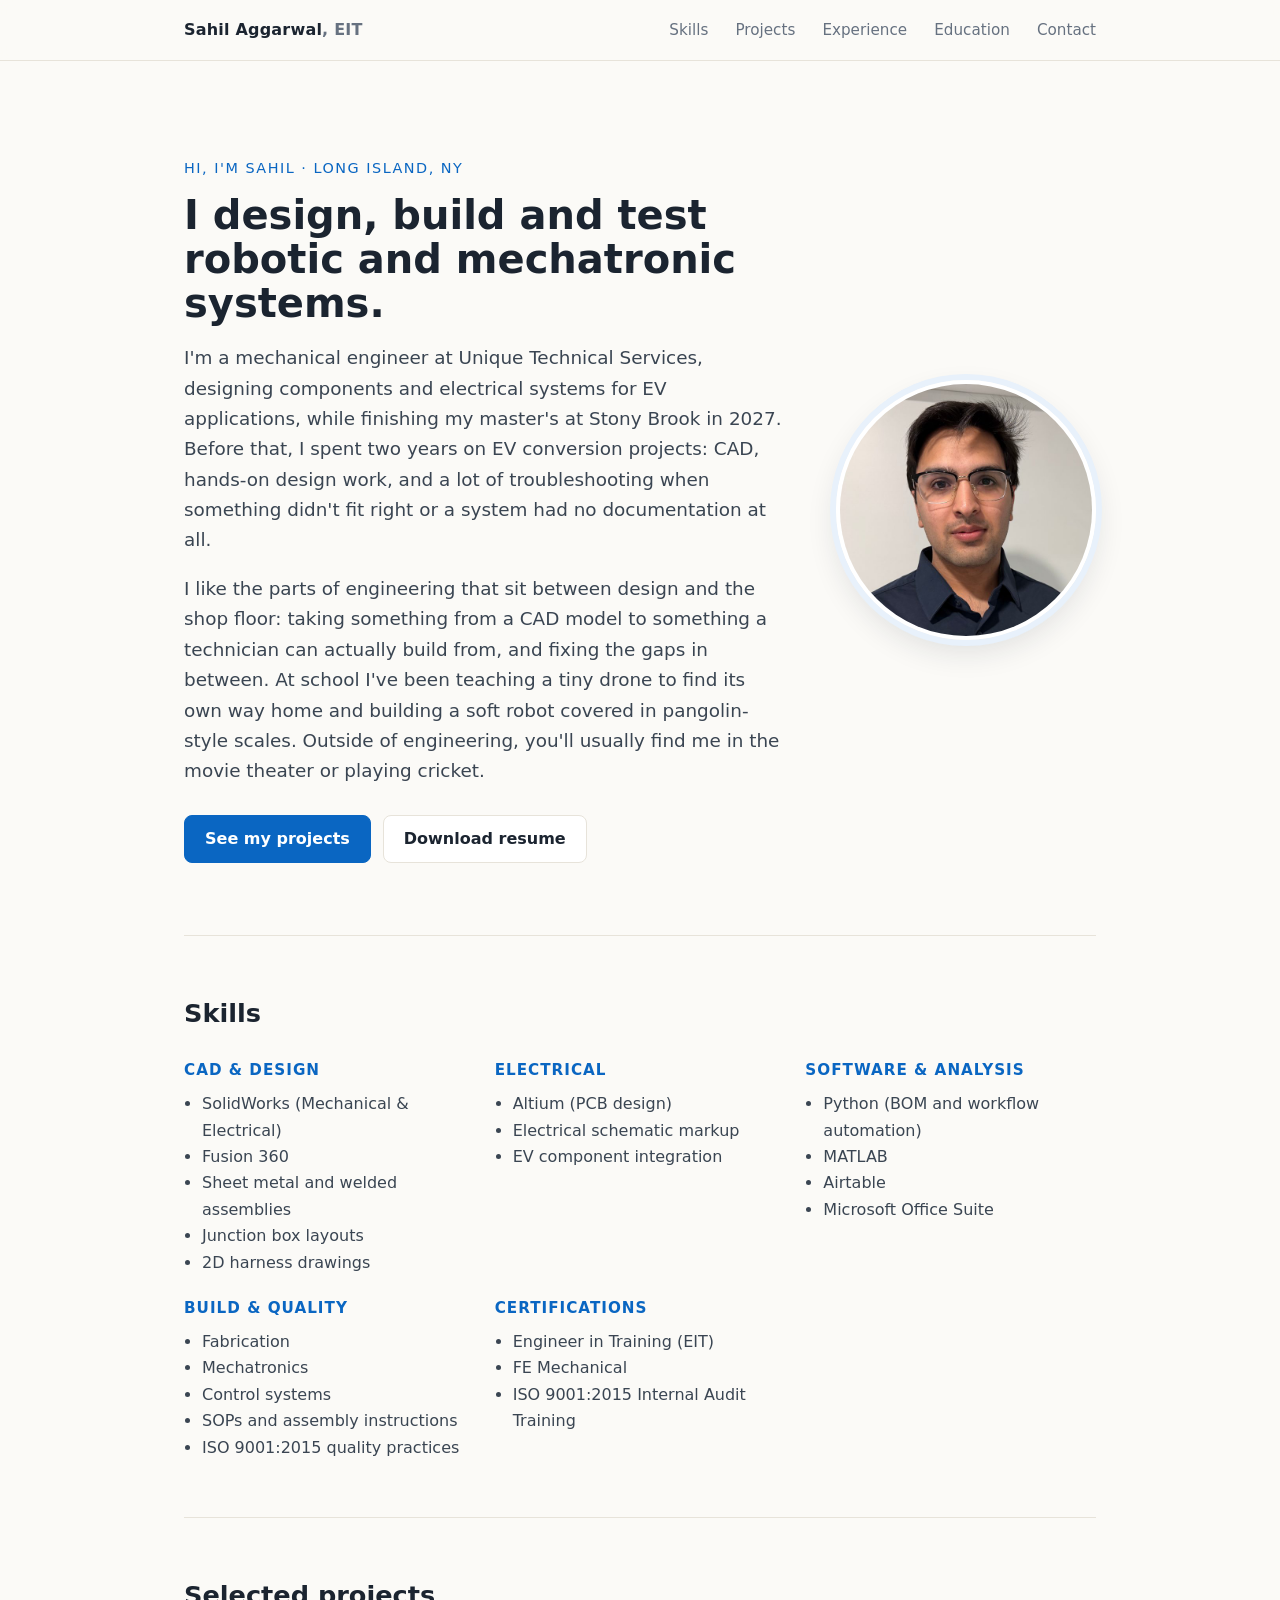
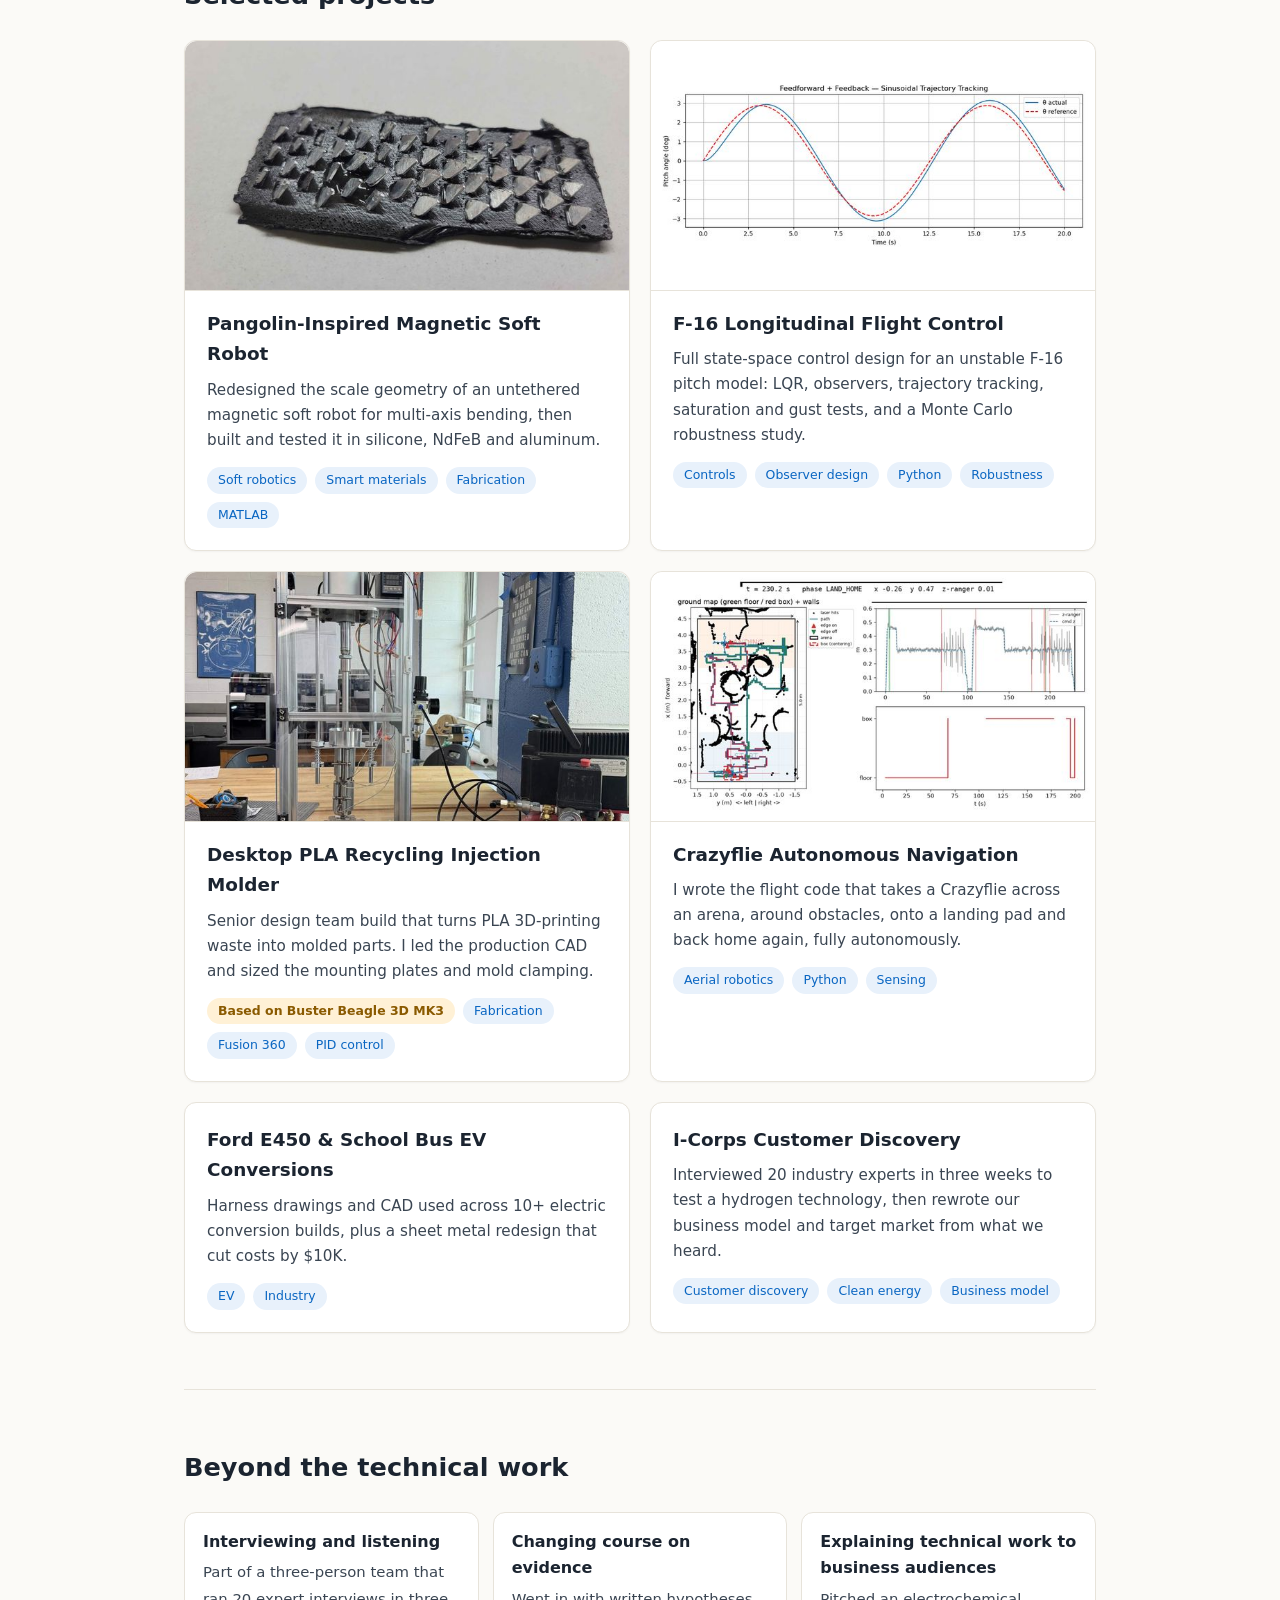
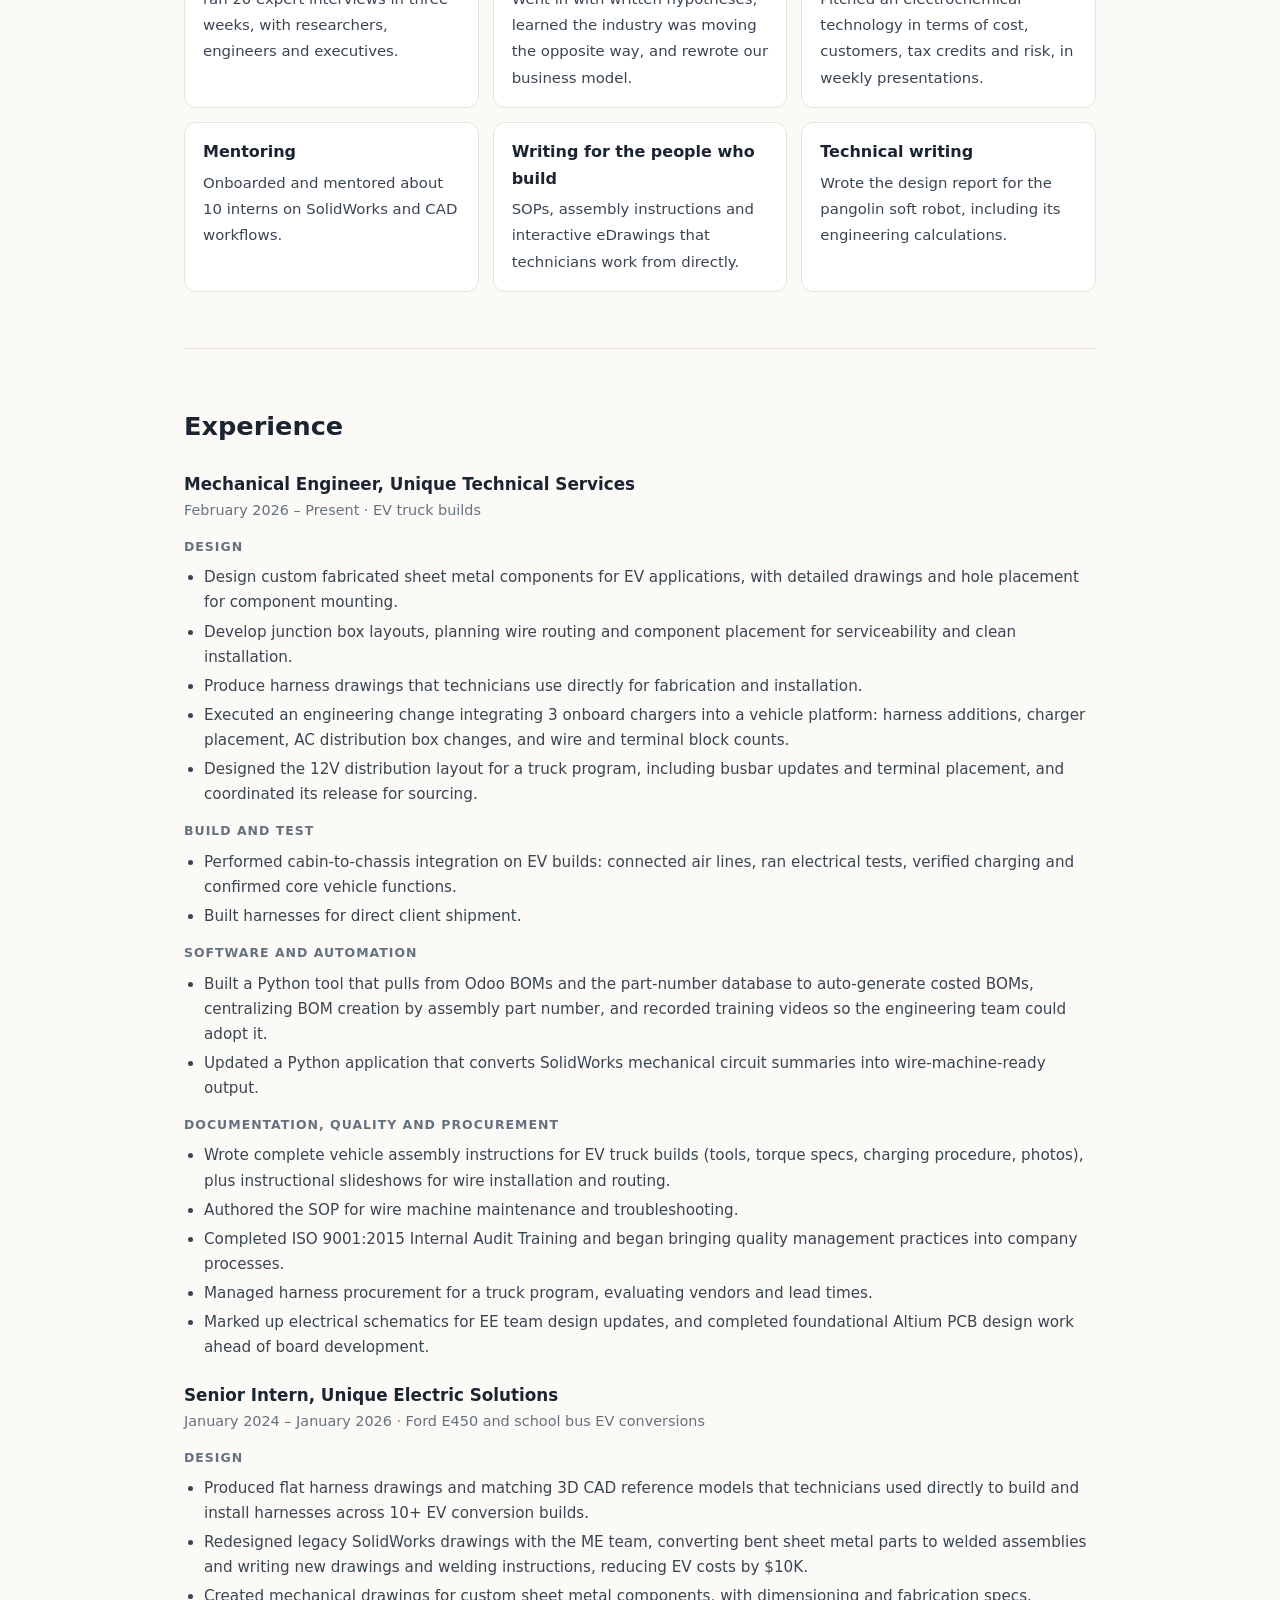
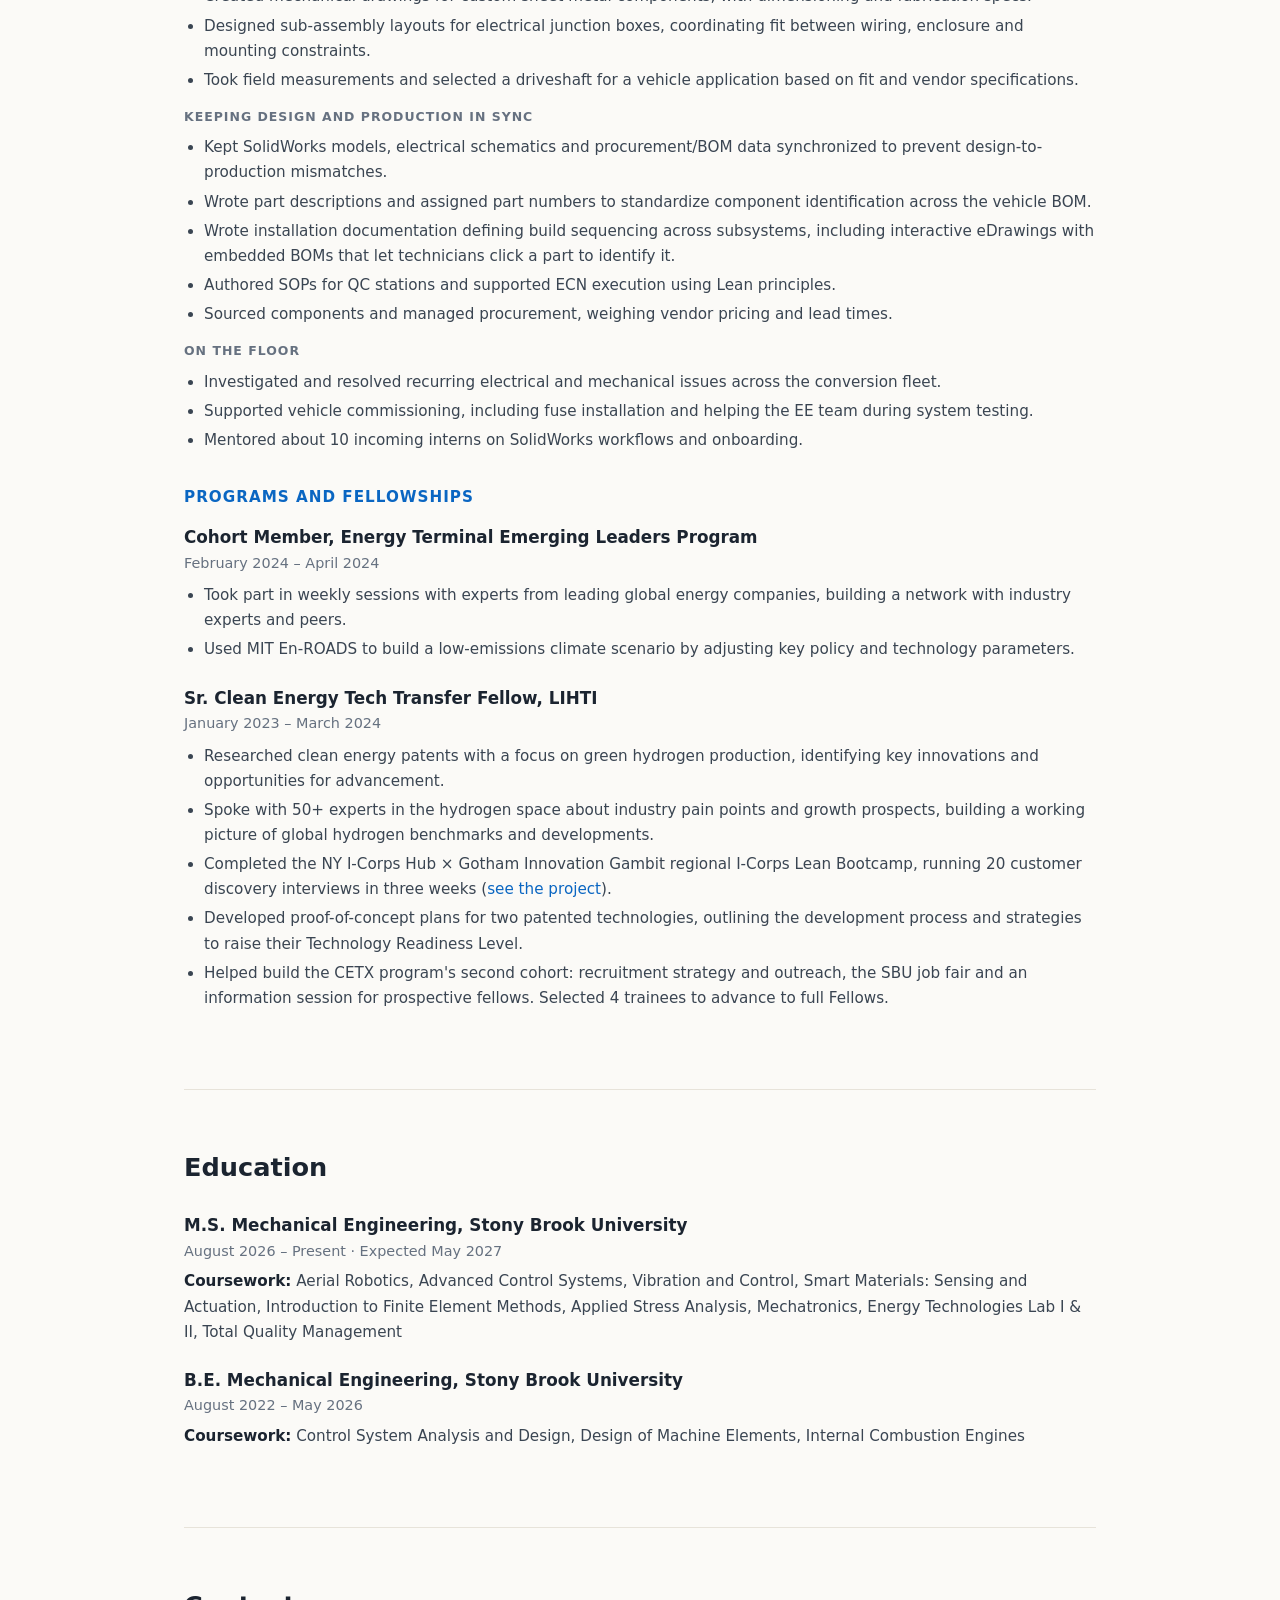
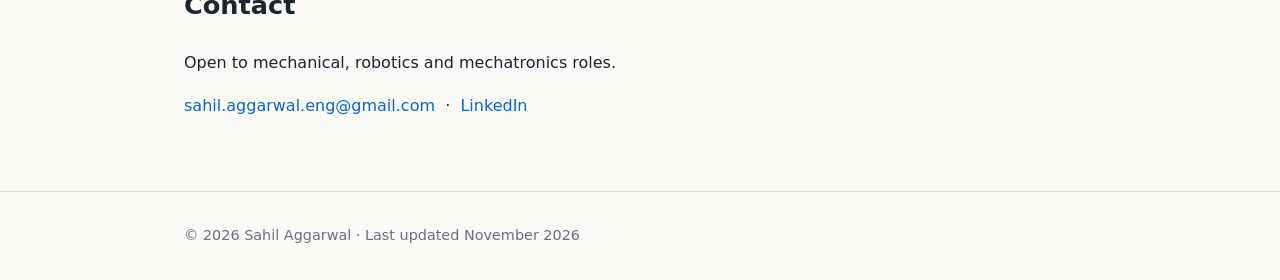
==== index.html @ f786cb96 "Expand experience with detailed, grouped bullets Co-Authored-By: Claude Opus 5.5 <noreply@anthropic." ====
<!DOCTYPE html>
<html lang="en">
<head>
  <meta charset="utf-8">
  <meta name="viewport" content="width=device-width, initial-scale=1">
  <title>Sahil Aggarwal | Mechanical Engineer</title>
  <meta name="description" content="Portfolio of Sahil Aggarwal, mechanical engineer working in robotics, mechatronics, CAD, EV systems and control systems.">
  <link rel="icon" href="favicon.svg" type="image/svg+xml">
  <link rel="icon" href="favicon-32.png" sizes="32x32" type="image/png">
  <link rel="apple-touch-icon" href="apple-touch-icon.png">
  <link rel="canonical" href="https://sahilaggarwal.dev/">
  <meta property="og:type" content="website">
  <meta property="og:site_name" content="Sahil Aggarwal">
  <meta property="og:title" content="Sahil Aggarwal | Mechanical Engineer">
  <meta property="og:description" content="Portfolio of Sahil Aggarwal, mechanical engineer working in robotics, mechatronics, CAD, EV systems and control systems.">
  <meta property="og:url" content="https://sahilaggarwal.dev/">
  <meta property="og:image" content="https://sahilaggarwal.dev/images/og-image.jpg">
  <meta property="og:image:width" content="1200">
  <meta property="og:image:height" content="630">
  <meta name="twitter:card" content="summary_large_image">
  <link rel="stylesheet" href="style.css">
</head>
<body>

<header class="site">
  <div class="wrap">
    <a class="brand" href="#top">Sahil Aggarwal<span class="cred">, EIT</span></a>
    <nav>
      <a href="#skills">Skills</a>
      <a href="#projects">Projects</a>
      <a href="#experience">Experience</a>
      <a href="#education">Education</a>
      <a href="#contact">Contact</a>
    </nav>
  </div>
</header>

<main id="top">
  <div class="wrap">
    <div class="hero">
      <div>
      <div class="eyebrow">Hi, I'm Sahil &middot; Long Island, NY</div>
      <h1>I design, build and test robotic and mechatronic systems.</h1>
      <p class="lead">
        I'm a mechanical engineer at Unique Technical Services, designing components and electrical systems
        for EV applications, while finishing my master's at Stony Brook in 2027. Before that, I spent two years
        on EV conversion projects: CAD, hands-on design work, and a lot of troubleshooting when something didn't
        fit right or a system had no documentation at all.
      </p>
      <p class="lead">
        I like the parts of engineering that sit between design and the shop floor: taking something from a CAD
        model to something a technician can actually build from, and fixing the gaps in between. At school I've
        been teaching a tiny drone to find its own way home and building a soft robot covered in pangolin-style
        scales. Outside of engineering, you'll usually find me in the movie theater or playing cricket.
      </p>
      <div class="cta">
        <a class="btn primary" href="#projects">See my projects</a>
        <a class="btn" href="Sahil-Aggarwal-Resume.pdf">Download resume</a>
      </div>
      </div>
      <img class="portrait" src="images/headshot.jpg" width="260" height="260" alt="Headshot of Sahil Aggarwal">
    </div>

    <section id="skills">
      <h2>Skills</h2>
      <div class="skills">
        <div>
          <h3>CAD &amp; Design</h3>
          <ul><li>SolidWorks (Mechanical &amp; Electrical)</li><li>Fusion 360</li><li>Sheet metal and welded assemblies</li><li>Junction box layouts</li><li>2D harness drawings</li></ul>
        </div>
        <div>
          <h3>Electrical</h3>
          <ul><li>Altium (PCB design)</li><li>Electrical schematic markup</li><li>EV component integration</li></ul>
        </div>
        <div>
          <h3>Software &amp; Analysis</h3>
          <ul><li>Python (BOM and workflow automation)</li><li>MATLAB</li><li>Airtable</li><li>Microsoft Office Suite</li></ul>
        </div>
        <div>
          <h3>Build &amp; Quality</h3>
          <ul><li>Fabrication</li><li>Mechatronics</li><li>Control systems</li><li>SOPs and assembly instructions</li><li>ISO 9001:2015 quality practices</li></ul>
        </div>
        <div>
          <h3>Certifications</h3>
          <ul><li>Engineer in Training (EIT)</li><li>FE Mechanical</li><li>ISO 9001:2015 Internal Audit Training</li></ul>
        </div>
      </div>
    </section>

    <section id="projects">
      <h2>Selected projects</h2>
      <div class="grid">
        <a class="card" href="projects/pangolin-robot.html">
          <img class="card-img" src="images/cards/pangolin.jpg" width="640" height="360" loading="lazy" alt="Pangolin-inspired soft robot prototype with aluminum scales">
          <h3>Pangolin-Inspired Magnetic Soft Robot</h3>
          <p>Redesigned the scale geometry of an untethered magnetic soft robot for multi-axis bending, then built and tested it in silicone, NdFeB and aluminum.</p>
          <div class="tags"><span class="tag">Soft robotics</span><span class="tag">Smart materials</span><span class="tag">Fabrication</span><span class="tag">MATLAB</span></div>
        </a>
        <a class="card" href="projects/f16-flight-control.html">
          <img class="card-img" src="images/cards/f16.jpg" width="640" height="360" loading="lazy" alt="Pitch angle tracking a sinusoidal reference">
          <h3>F-16 Longitudinal Flight Control</h3>
          <p>Full state-space control design for an unstable F-16 pitch model: LQR, observers, trajectory tracking, saturation and gust tests, and a Monte Carlo robustness study.</p>
          <div class="tags"><span class="tag">Controls</span><span class="tag">Observer design</span><span class="tag">Python</span><span class="tag">Robustness</span></div>
        </a>
        <a class="card" href="projects/injection-molding.html">
          <img class="card-img" src="images/cards/injection.jpg" width="640" height="360" loading="lazy" alt="The finished benchtop injection molding machine">
          <h3>Desktop PLA Recycling Injection Molder</h3>
          <p>Senior design team build that turns PLA 3D-printing waste into molded parts. I led the production CAD and sized the mounting plates and mold clamping.</p>
          <div class="tags"><span class="tag attrib">Based on Buster Beagle 3D MK3</span><span class="tag">Fabrication</span><span class="tag">Fusion 360</span><span class="tag">PID control</span></div>
        </a>
        <a class="card" href="projects/crazyflie.html">
          <img class="card-img" src="images/cards/crazyflie.jpg" width="640" height="360" loading="lazy" alt="Top-down flight map of the successful Crazyflie run">
          <h3>Crazyflie Autonomous Navigation</h3>
          <p>I wrote the flight code that takes a Crazyflie across an arena, around obstacles, onto a landing pad and back home again, fully autonomously.</p>
          <div class="tags"><span class="tag">Aerial robotics</span><span class="tag">Python</span><span class="tag">Sensing</span></div>
        </a>
        <a class="card" href="projects/ev-conversion.html">
          <h3>Ford E450 &amp; School Bus EV Conversions</h3>
          <p>Harness drawings and CAD used across 10+ electric conversion builds, plus a sheet metal redesign that cut costs by $10K.</p>
          <div class="tags"><span class="tag">EV</span><span class="tag">Industry</span></div>
        </a>
        <a class="card" href="projects/icorps-customer-discovery.html">
          <h3>I-Corps Customer Discovery</h3>
          <p>Interviewed 20 industry experts in three weeks to test a hydrogen technology, then rewrote our business model and target market from what we heard.</p>
          <div class="tags"><span class="tag">Customer discovery</span><span class="tag">Clean energy</span><span class="tag">Business model</span></div>
        </a>
      </div>
    </section>

    <section id="beyond">
      <h2>Beyond the technical work</h2>
      <div class="proof">
        <a href="projects/icorps-customer-discovery.html"><b>Interviewing and listening</b><span>Part of a three-person team that ran 20 expert interviews in three weeks, with researchers, engineers and executives.</span></a>
        <a href="projects/icorps-customer-discovery.html"><b>Changing course on evidence</b><span>Went in with written hypotheses, learned the industry was moving the opposite way, and rewrote our business model.</span></a>
        <a href="projects/icorps-customer-discovery.html"><b>Explaining technical work to business audiences</b><span>Pitched an electrochemical technology in terms of cost, customers, tax credits and risk, in weekly presentations.</span></a>
        <a href="#experience"><b>Mentoring</b><span>Onboarded and mentored about 10 interns on SolidWorks and CAD workflows.</span></a>
        <a href="#experience"><b>Writing for the people who build</b><span>SOPs, assembly instructions and interactive eDrawings that technicians work from directly.</span></a>
        <a href="projects/pangolin-robot.html"><b>Technical writing</b><span>Wrote the design report for the pangolin soft robot, including its engineering calculations.</span></a>
      </div>
    </section>

    <section id="experience">
      <h2>Experience</h2>
      <div class="job">
        <h3>Mechanical Engineer, Unique Technical Services</h3>
        <div class="meta">February 2026 &ndash; Present &middot; EV truck builds</div>
        <h4 class="sub-label">Design</h4>
        <ul>
          <li>Design custom fabricated sheet metal components for EV applications, with detailed drawings and hole placement for component mounting.</li>
          <li>Develop junction box layouts, planning wire routing and component placement for serviceability and clean installation.</li>
          <li>Produce harness drawings that technicians use directly for fabrication and installation.</li>
          <li>Executed an engineering change integrating 3 onboard chargers into a vehicle platform: harness additions, charger placement, AC distribution box changes, and wire and terminal block counts.</li>
          <li>Designed the 12V distribution layout for a truck program, including busbar updates and terminal placement, and coordinated its release for sourcing.</li>
        </ul>
        <h4 class="sub-label">Build and test</h4>
        <ul>
          <li>Performed cabin-to-chassis integration on EV builds: connected air lines, ran electrical tests, verified charging and confirmed core vehicle functions.</li>
          <li>Built harnesses for direct client shipment.</li>
        </ul>
        <h4 class="sub-label">Software and automation</h4>
        <ul>
          <li>Built a Python tool that pulls from Odoo BOMs and the part-number database to auto-generate costed BOMs, centralizing BOM creation by assembly part number, and recorded training videos so the engineering team could adopt it.</li>
          <li>Updated a Python application that converts SolidWorks mechanical circuit summaries into wire-machine-ready output.</li>
        </ul>
        <h4 class="sub-label">Documentation, quality and procurement</h4>
        <ul>
          <li>Wrote complete vehicle assembly instructions for EV truck builds (tools, torque specs, charging procedure, photos), plus instructional slideshows for wire installation and routing.</li>
          <li>Authored the SOP for wire machine maintenance and troubleshooting.</li>
          <li>Completed ISO 9001:2015 Internal Audit Training and began bringing quality management practices into company processes.</li>
          <li>Managed harness procurement for a truck program, evaluating vendors and lead times.</li>
          <li>Marked up electrical schematics for EE team design updates, and completed foundational Altium PCB design work ahead of board development.</li>
        </ul>
      </div>
      <div class="job">
        <h3>Senior Intern, Unique Electric Solutions</h3>
        <div class="meta">January 2024 &ndash; January 2026 &middot; Ford E450 and school bus EV conversions</div>
        <h4 class="sub-label">Design</h4>
        <ul>
          <li>Produced flat harness drawings and matching 3D CAD reference models that technicians used directly to build and install harnesses across 10+ EV conversion builds.</li>
          <li>Redesigned legacy SolidWorks drawings with the ME team, converting bent sheet metal parts to welded assemblies and writing new drawings and welding instructions, reducing EV costs by $10K.</li>
          <li>Created mechanical drawings for custom sheet metal components, with dimensioning and fabrication specs.</li>
          <li>Designed sub-assembly layouts for electrical junction boxes, coordinating fit between wiring, enclosure and mounting constraints.</li>
          <li>Took field measurements and selected a driveshaft for a vehicle application based on fit and vendor specifications.</li>
        </ul>
        <h4 class="sub-label">Keeping design and production in sync</h4>
        <ul>
          <li>Kept SolidWorks models, electrical schematics and procurement/BOM data synchronized to prevent design-to-production mismatches.</li>
          <li>Wrote part descriptions and assigned part numbers to standardize component identification across the vehicle BOM.</li>
          <li>Wrote installation documentation defining build sequencing across subsystems, including interactive eDrawings with embedded BOMs that let technicians click a part to identify it.</li>
          <li>Authored SOPs for QC stations and supported ECN execution using Lean principles.</li>
          <li>Sourced components and managed procurement, weighing vendor pricing and lead times.</li>
        </ul>
        <h4 class="sub-label">On the floor</h4>
        <ul>
          <li>Investigated and resolved recurring electrical and mechanical issues across the conversion fleet.</li>
          <li>Supported vehicle commissioning, including fuse installation and helping the EE team during system testing.</li>
          <li>Mentored about 10 incoming interns on SolidWorks workflows and onboarding.</li>
        </ul>
      </div>

      <h3 class="group">Programs and fellowships</h3>
      <div class="job">
        <h3>Cohort Member, Energy Terminal Emerging Leaders Program</h3>
        <div class="meta">February 2024 &ndash; April 2024</div>
        <ul>
          <li>Took part in weekly sessions with experts from leading global energy companies, building a network with industry experts and peers.</li>
          <li>Used MIT En-ROADS to build a low-emissions climate scenario by adjusting key policy and technology parameters.</li>
        </ul>
      </div>
      <div class="job">
        <h3>Sr. Clean Energy Tech Transfer Fellow, LIHTI</h3>
        <div class="meta">January 2023 &ndash; March 2024</div>
        <ul>
          <li>Researched clean energy patents with a focus on green hydrogen production, identifying key innovations and opportunities for advancement.</li>
          <li>Spoke with 50+ experts in the hydrogen space about industry pain points and growth prospects, building a working picture of global hydrogen benchmarks and developments.</li>
          <li>Completed the NY I-Corps Hub &times; Gotham Innovation Gambit regional I-Corps Lean Bootcamp, running 20 customer discovery interviews in three weeks (<a href="projects/icorps-customer-discovery.html">see the project</a>).</li>
          <li>Developed proof-of-concept plans for two patented technologies, outlining the development process and strategies to raise their Technology Readiness Level.</li>
          <li>Helped build the CETX program's second cohort: recruitment strategy and outreach, the SBU job fair and an information session for prospective fellows. Selected 4 trainees to advance to full Fellows.</li>
        </ul>
      </div>
    </section>

    <section id="education">
      <h2>Education</h2>
      <div class="job">
        <h3>M.S. Mechanical Engineering, Stony Brook University</h3>
        <div class="meta">August 2026 &ndash; Present &middot; Expected May 2027</div>
        <p class="courses"><b>Coursework:</b> Aerial Robotics, Advanced Control Systems, Vibration and Control,
          Smart Materials: Sensing and Actuation, Introduction to Finite Element Methods, Applied Stress Analysis,
          Mechatronics, Energy Technologies Lab I &amp; II, Total Quality Management</p>
      </div>
      <div class="job">
        <h3>B.E. Mechanical Engineering, Stony Brook University</h3>
        <div class="meta">August 2022 &ndash; May 2026</div>
        <p class="courses"><b>Coursework:</b> Control System Analysis and Design, Design of Machine Elements,
          Internal Combustion Engines</p>
      </div>
    </section>

    <section id="contact">
      <h2>Contact</h2>
      <p>Open to mechanical, robotics and mechatronics roles.</p>
      <p>
        <a href="mailto:sahil.aggarwal.eng@gmail.com">sahil.aggarwal.eng@gmail.com</a> &nbsp;&middot;&nbsp;
        <a href="https://www.linkedin.com/in/sahil-aggarwal-806672207/">LinkedIn</a>
      </p>
    </section>
  </div>
</main>

<footer>
  <div class="wrap">&copy; <span id="year"></span> Sahil Aggarwal &middot; Last updated November 2026</div>
</footer>

<script>document.getElementById("year").textContent = new Date().getFullYear();</script>
</body>
</html>
---- style.css ----
:root {
  --bg: #fbfaf7;
  --panel: #ffffff;
  --line: #e7e3da;
  --text: #1b2430;
  --body: #3a4552;
  --muted: #667180;
  --accent: #0a66c2;
  --accent-soft: #e8f1fb;
  --max: 960px;
}

* { box-sizing: border-box; }

html { scroll-behavior: smooth; }

body {
  margin: 0;
  background: var(--bg);
  color: var(--text);
  font-family: "Inter", system-ui, -apple-system, "Segoe UI", Roboto, sans-serif;
  line-height: 1.65;
}

a { color: var(--accent); text-decoration: none; }
a:hover { text-decoration: underline; }

.wrap { max-width: var(--max); margin: 0 auto; padding: 0 24px; }

/* Header */
header.site {
  position: sticky; top: 0; z-index: 10;
  background: rgba(251, 250, 247, 0.9);
  backdrop-filter: blur(8px);
  border-bottom: 1px solid var(--line);
}
header.site .wrap {
  display: flex; align-items: center; justify-content: space-between;
  height: 60px;
}
.brand { color: var(--text); font-weight: 700; letter-spacing: 0.2px; }
.brand:hover { text-decoration: none; }
.brand .cred { color: var(--muted); font-weight: 600; }
nav a { color: var(--muted); margin-left: 22px; font-size: 0.95rem; }
nav a:hover { color: var(--text); text-decoration: none; }

/* Hero */
.hero {
  padding: 96px 0 72px;
  display: grid; grid-template-columns: 1fr auto; gap: 48px; align-items: center;
}
.hero .portrait {
  width: 260px; height: 260px; border-radius: 50%; object-fit: cover;
  border: 4px solid var(--panel); box-shadow: 0 0 0 6px var(--accent-soft), 0 12px 30px rgba(27, 36, 48, 0.12);
}
.eyebrow { color: var(--accent); font-size: 0.9rem; letter-spacing: 1.5px; text-transform: uppercase; }
.hero h1 { font-size: clamp(1.8rem, 4.2vw, 2.5rem); line-height: 1.1; margin: 12px 0 18px; }
.hero p.lead { color: var(--body); font-size: 1.15rem; max-width: 640px; }
.cta { margin-top: 28px; display: flex; gap: 12px; flex-wrap: wrap; }
.btn {
  display: inline-block; padding: 10px 20px; border-radius: 8px;
  border: 1px solid var(--line); color: var(--text); font-weight: 600;
}
.btn.primary { background: var(--accent); border-color: var(--accent); color: #fff; }
.btn { background: var(--panel); }
.btn:hover { text-decoration: none; filter: brightness(0.96); }

/* Sections */
section { padding: 56px 0; border-top: 1px solid var(--line); }
section h2 { font-size: 1.6rem; margin: 0 0 24px; }

/* Project cards */
.grid { display: grid; grid-template-columns: repeat(auto-fit, minmax(min(340px, 100%), 1fr)); gap: 20px; }
.card {
  display: block; background: var(--panel); border: 1px solid var(--line);
  border-radius: 12px; padding: 22px; color: var(--text);
  transition: transform 0.15s ease, border-color 0.15s ease;
}
.card { box-shadow: 0 1px 2px rgba(27, 36, 48, 0.04); }
.card:hover { box-shadow: 0 8px 24px rgba(27, 36, 48, 0.08); }
.card:hover { transform: translateY(-3px); border-color: var(--accent); text-decoration: none; }
.card h3 { margin: 0 0 8px; font-size: 1.15rem; }
.card-img {
  display: block; width: calc(100% + 44px); height: auto; aspect-ratio: 16 / 9; object-fit: cover;
  margin: -22px -22px 18px; border-radius: 12px 12px 0 0; border-bottom: 1px solid var(--line); background: #fff;
}
.card { overflow: hidden; }
.card p { margin: 0 0 14px; color: var(--body); font-size: 0.95rem; }
.tags { display: flex; flex-wrap: wrap; gap: 8px; }
.tag {
  font-size: 0.78rem; color: var(--accent); background: var(--accent-soft); border: 1px solid transparent;
  padding: 2px 10px; border-radius: 999px;
}

/* Skills */
.skills { display: grid; grid-template-columns: repeat(auto-fit, minmax(220px, 1fr)); gap: 20px; }
.skills h3 { font-size: 0.95rem; color: var(--accent); margin: 0 0 8px; text-transform: uppercase; letter-spacing: 1px; }
.skills ul { margin: 0; padding-left: 18px; color: var(--body); }

/* Experience */
.job { margin-bottom: 22px; }
.job h3 { margin: 0; font-size: 1.05rem; }
.job .meta { color: var(--muted); font-size: 0.9rem; }
h4.sub-label { font-size: 0.78rem; color: var(--muted); text-transform: uppercase; letter-spacing: 1px; margin: 14px 0 0; font-weight: 600; }
h3.group { font-size: 0.95rem; color: var(--accent); margin: 32px 0 14px; text-transform: uppercase; letter-spacing: 1px; }
.job ul { margin: 8px 0 0; padding-left: 20px; color: var(--body); font-size: 0.95rem; }
.job li { margin-bottom: 4px; }
.job .courses { margin: 6px 0 0; color: var(--body); font-size: 0.95rem; }
.job .courses b { color: var(--text); font-weight: 600; }

/* Project pages */
.project { padding: 64px 0 40px; }
.project h1 { font-size: clamp(2rem, 5vw, 2.8rem); margin: 8px 0 10px; line-height: 1.15; }
.project .summary { color: var(--muted); font-size: 1.1rem; max-width: 700px; }
.facts {
  display: grid; grid-template-columns: repeat(auto-fit, minmax(180px, 1fr));
  gap: 16px; margin: 32px 0; padding: 20px;
  background: var(--panel); border: 1px solid var(--line); border-radius: 12px;
}
.facts dt { color: var(--muted); font-size: 0.8rem; text-transform: uppercase; letter-spacing: 1px; }
.facts dd { margin: 2px 0 0; font-weight: 600; }
.project h2 { font-size: 1.3rem; margin: 36px 0 10px; }
.project p, .project li { color: var(--body); }
.placeholder {
  border: 1px dashed var(--line); border-radius: 12px; padding: 36px;
  text-align: center; color: var(--muted); margin: 16px 0;
}
.back { display: inline-block; margin-bottom: 8px; color: var(--muted); }
.project ul, .project ol { padding-left: 22px; }
.project h3 { font-size: 1.05rem; margin: 22px 0 6px; }

/* Figures */
figure { margin: 24px 0; }
figure img {
  display: block; width: 100%; height: auto; border-radius: 10px;
  border: 1px solid var(--line); background: #fff;
}
figure.photo img { background: var(--panel); }
figcaption { color: var(--muted); font-size: 0.88rem; margin-top: 8px; }
.figs { display: grid; grid-template-columns: repeat(auto-fit, minmax(240px, 1fr)); gap: 16px; margin: 24px 0; }
.figs figure { margin: 0; }
.hero-img { max-width: 640px; }
.figs.tall img { aspect-ratio: 3 / 4; object-fit: cover; }
.figs.tall figure:not(.photo) img { object-fit: contain; }

/* Stat tiles */
.stats { display: grid; grid-template-columns: repeat(auto-fit, minmax(150px, 1fr)); gap: 14px; margin: 20px 0; }
.stat { background: var(--panel); border: 1px solid var(--line); border-radius: 12px; padding: 16px; }
.stat b { display: block; font-size: 1.5rem; color: var(--text); line-height: 1.2; }
.stat span { color: var(--muted); font-size: 0.85rem; }

/* Tables */
.table-wrap { overflow-x: auto; margin: 16px 0; }
table { border-collapse: collapse; width: 100%; font-size: 0.92rem; }
th, td { text-align: left; padding: 8px 12px; border-bottom: 1px solid var(--line); vertical-align: top; }
th { color: var(--muted); font-weight: 600; font-size: 0.8rem; text-transform: uppercase; letter-spacing: 0.8px; }
td { color: var(--body); }

.note {
  border-left: 3px solid var(--accent); background: var(--panel);
  padding: 12px 16px; border-radius: 0 8px 8px 0; color: var(--body); margin: 20px 0;
}

/* Footer */
footer { border-top: 1px solid var(--line); padding: 32px 0; color: var(--muted); font-size: 0.9rem; }

@media (max-width: 760px) {
  .hero { grid-template-columns: 1fr; gap: 28px; }
  .hero .portrait { order: -1; width: 160px; height: 160px; }
}

@media (max-width: 560px) {
  header.site .wrap { height: auto; flex-wrap: wrap; padding-top: 10px; padding-bottom: 10px; row-gap: 2px; }
  .brand { white-space: nowrap; }
  nav { width: 100%; display: flex; flex-wrap: wrap; column-gap: 14px; }
  nav a { margin-left: 0; font-size: 0.85rem; }
  .hero { padding: 48px 0 48px; }
}

/* Beyond the technical work */
.proof { display: grid; grid-template-columns: repeat(auto-fit, minmax(min(260px, 100%), 1fr)); gap: 14px; }
.proof a {
  display: block; background: var(--panel); border: 1px solid var(--line); border-radius: 12px;
  padding: 16px 18px; color: var(--text); transition: border-color 0.15s ease;
}
.proof a:hover { border-color: var(--accent); text-decoration: none; }
.proof b { display: block; margin-bottom: 4px; }
.proof span { color: var(--body); font-size: 0.93rem; }

/* Timeline (believed / heard / changed) */
.timeline { list-style: none; padding: 0; margin: 18px 0; counter-reset: step; }
.timeline li {
  position: relative; padding: 0 0 22px 46px; border-left: 2px solid var(--line); margin-left: 15px;
}
.timeline li:last-child { border-left-color: transparent; padding-bottom: 0; }
.timeline li::before {
  counter-increment: step; content: counter(step); position: absolute; left: -16px; top: -2px;
  width: 30px; height: 30px; border-radius: 50%; background: var(--accent); color: #fff;
  font-weight: 700; font-size: 0.9rem; display: grid; place-items: center;
}
.timeline b { display: block; color: var(--text); }
.timeline span { color: var(--body); }

/* Attribution */
.attribution {
  border: 2px solid #c98a12; background: #fff7e6; color: #3d2a05; border-radius: 10px;
  padding: 16px 18px; margin: 14px 0 22px; font-size: 1rem; line-height: 1.6;
}
.attribution a { color: #8a5a00; text-decoration: underline; }
.tag.attrib { color: #8a5a00; background: #fff1d6; font-weight: 600; }

/* Keyboard focus */
a:focus-visible, button:focus-visible { outline: 3px solid var(--accent); outline-offset: 3px; border-radius: 4px; }
.card:focus-visible { outline-offset: 2px; border-radius: 12px; }

/* Print: clean black-on-white pages */
@media print {
  header.site, .cta, .back, nav, footer, .btn { display: none !important; }
  body { background: #fff; color: #000; font-size: 11pt; }
  .hero { padding: 0 0 16px; grid-template-columns: 1fr auto; }
  .hero .portrait { width: 110px; height: 110px; box-shadow: none; }
  section, .project { padding: 16px 0; }
  .card, .stat, .facts, figure, table, .job { break-inside: avoid; box-shadow: none; }
  .card:hover { transform: none; }
  a { color: #000; }
  .project a[href^="http"]::after { content: " (" attr(href) ")"; font-size: 9pt; color: #444; }
}
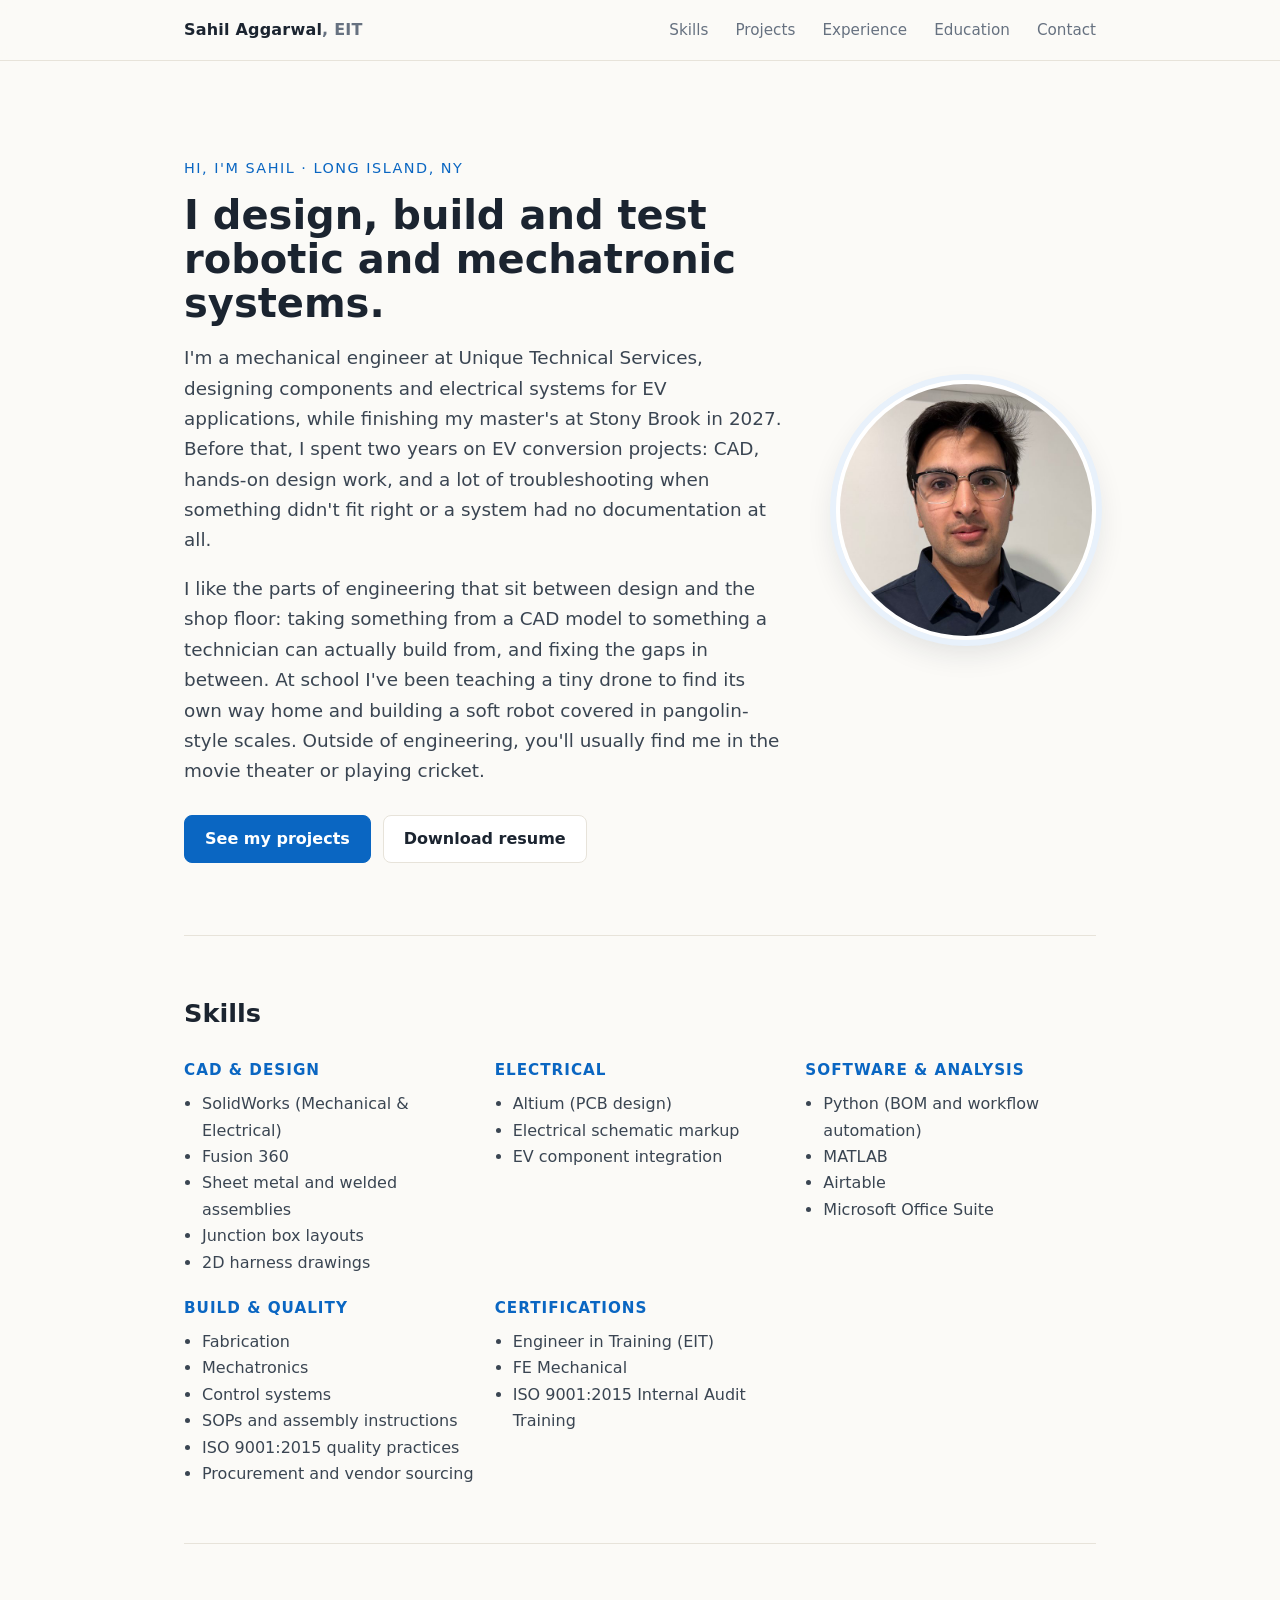
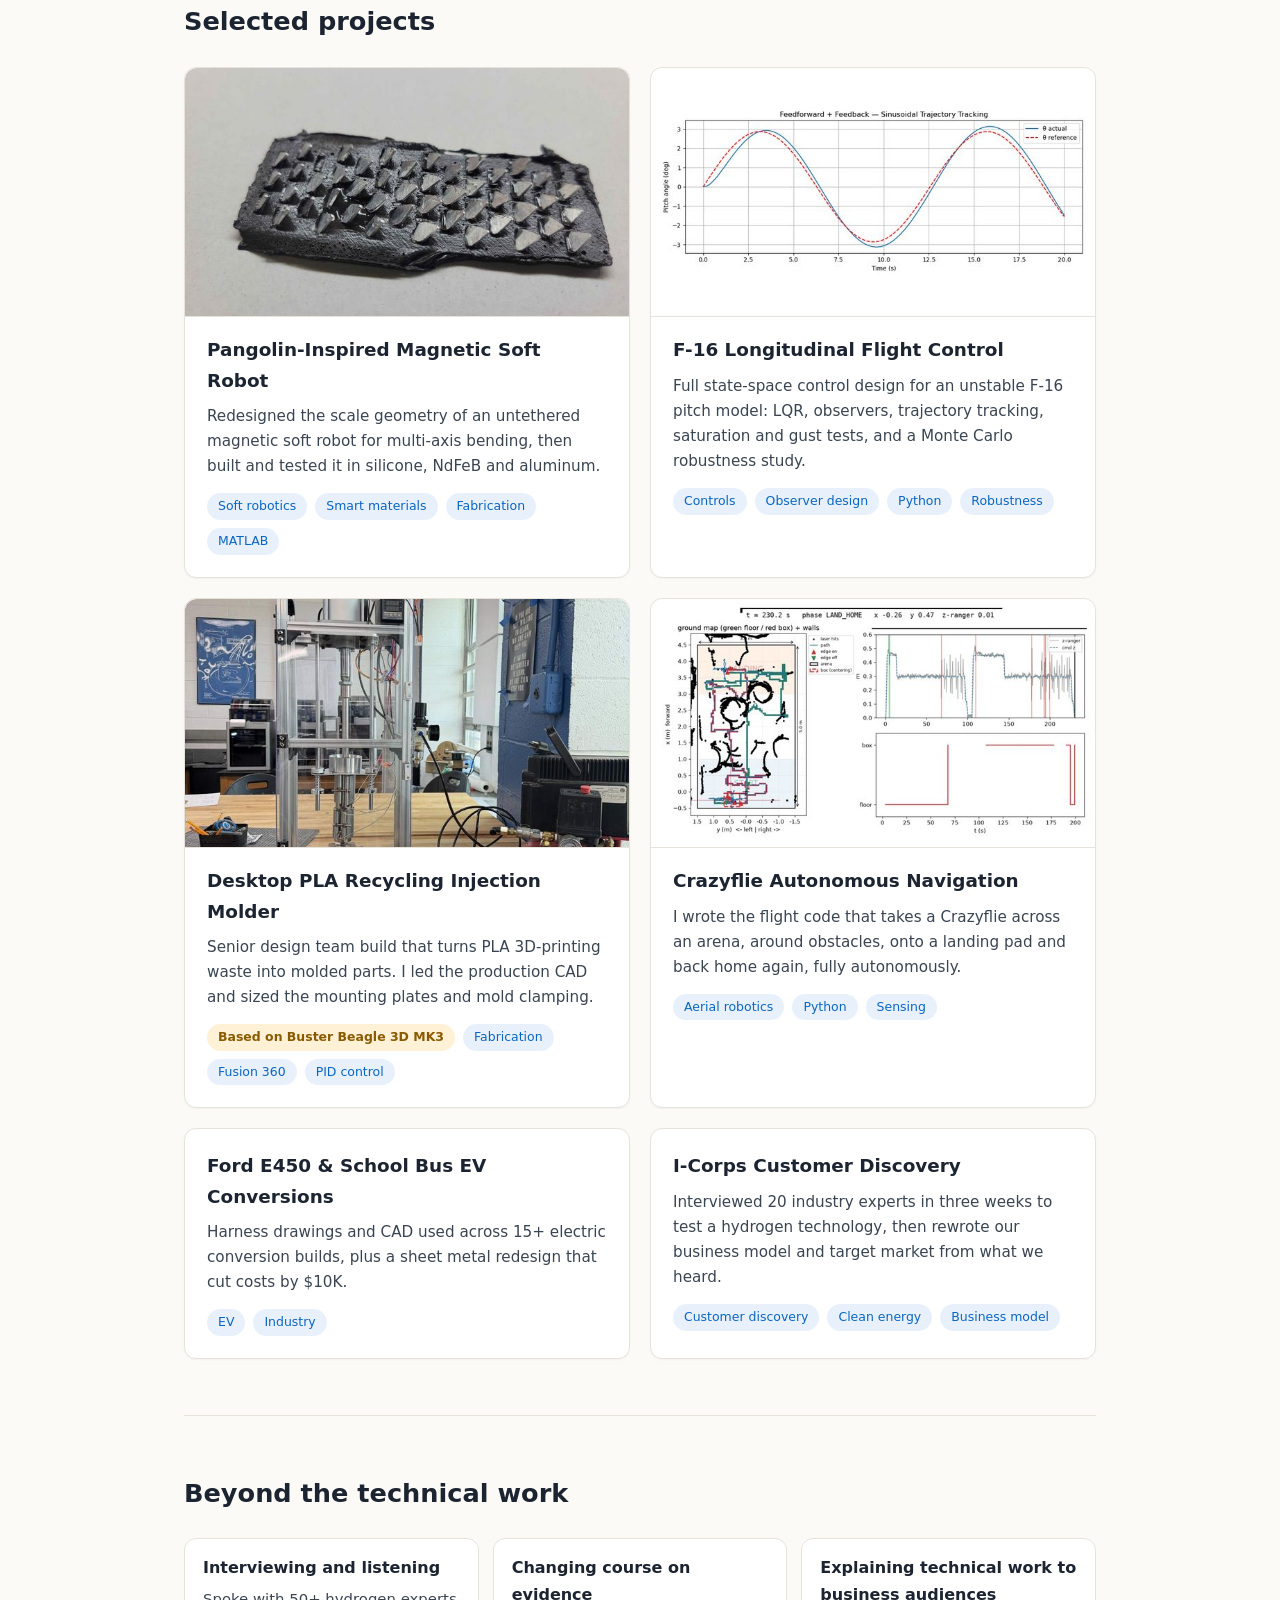
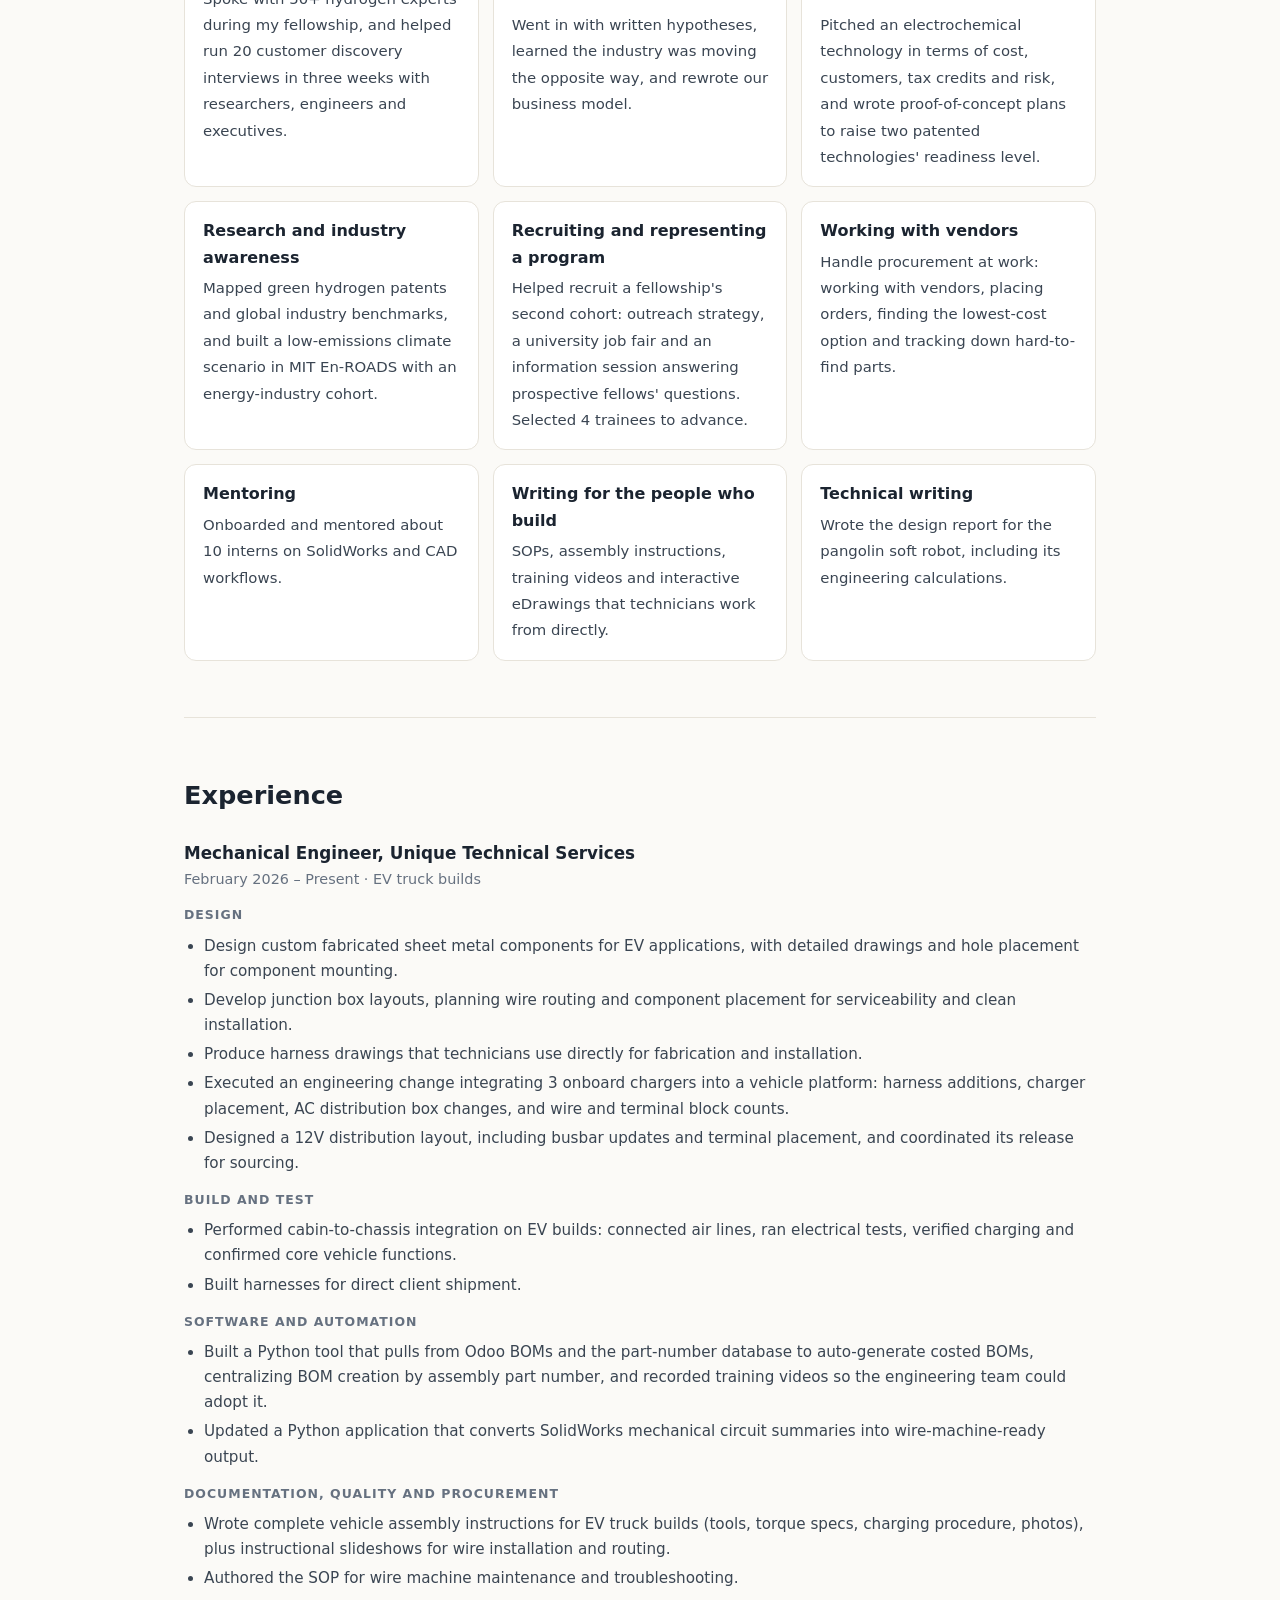
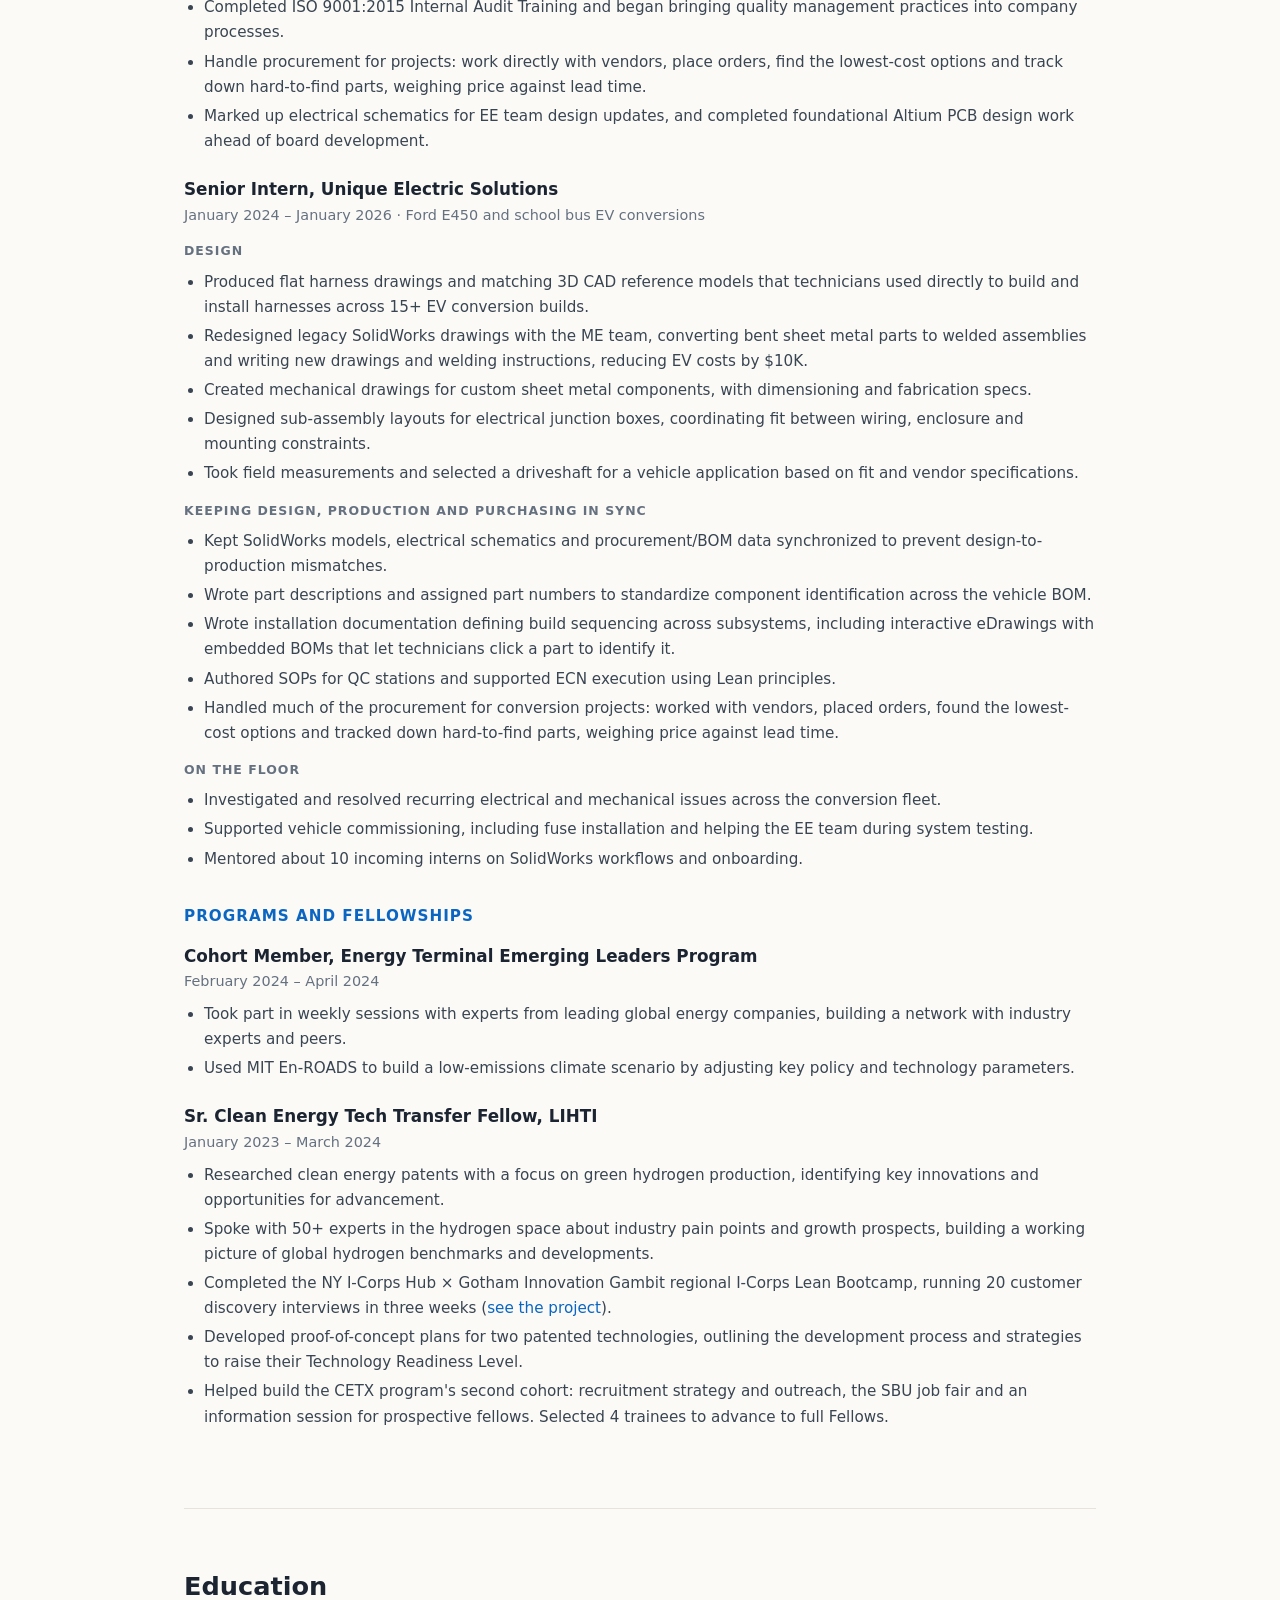
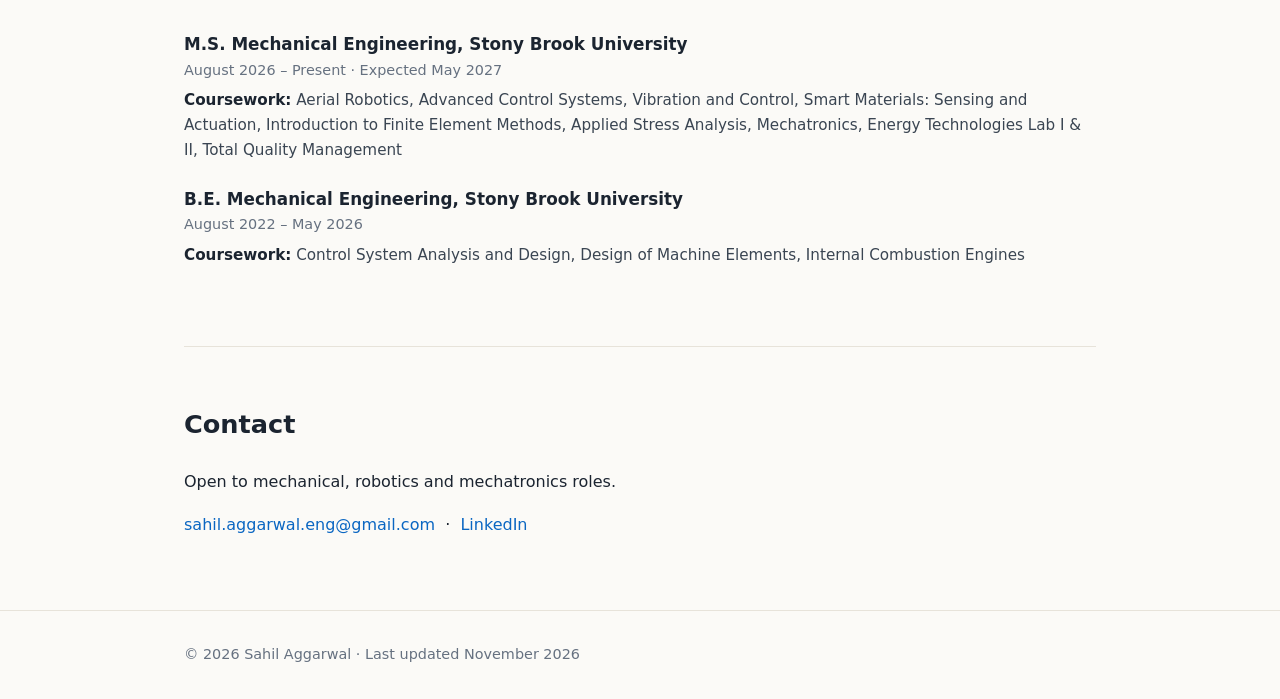
==== commit a4903788: "Remove program name, restore 15+ builds, add procurement, expand Beyond the technical work Co-Author" ====
--- a/index.html
+++ b/index.html
@@ -78,7 +78,7 @@
         </div>
         <div>
           <h3>Build &amp; Quality</h3>
-          <ul><li>Fabrication</li><li>Mechatronics</li><li>Control systems</li><li>SOPs and assembly instructions</li><li>ISO 9001:2015 quality practices</li></ul>
+          <ul><li>Fabrication</li><li>Mechatronics</li><li>Control systems</li><li>SOPs and assembly instructions</li><li>ISO 9001:2015 quality practices</li><li>Procurement and vendor sourcing</li></ul>
         </div>
         <div>
           <h3>Certifications</h3>
@@ -116,7 +116,7 @@
         </a>
         <a class="card" href="projects/ev-conversion.html">
           <h3>Ford E450 &amp; School Bus EV Conversions</h3>
-          <p>Harness drawings and CAD used across 10+ electric conversion builds, plus a sheet metal redesign that cut costs by $10K.</p>
+          <p>Harness drawings and CAD used across 15+ electric conversion builds, plus a sheet metal redesign that cut costs by $10K.</p>
           <div class="tags"><span class="tag">EV</span><span class="tag">Industry</span></div>
         </a>
         <a class="card" href="projects/icorps-customer-discovery.html">
@@ -130,11 +130,14 @@
     <section id="beyond">
       <h2>Beyond the technical work</h2>
       <div class="proof">
-        <a href="projects/icorps-customer-discovery.html"><b>Interviewing and listening</b><span>Part of a three-person team that ran 20 expert interviews in three weeks, with researchers, engineers and executives.</span></a>
+        <a href="projects/icorps-customer-discovery.html"><b>Interviewing and listening</b><span>Spoke with 50+ hydrogen experts during my fellowship, and helped run 20 customer discovery interviews in three weeks with researchers, engineers and executives.</span></a>
         <a href="projects/icorps-customer-discovery.html"><b>Changing course on evidence</b><span>Went in with written hypotheses, learned the industry was moving the opposite way, and rewrote our business model.</span></a>
-        <a href="projects/icorps-customer-discovery.html"><b>Explaining technical work to business audiences</b><span>Pitched an electrochemical technology in terms of cost, customers, tax credits and risk, in weekly presentations.</span></a>
+        <a href="projects/icorps-customer-discovery.html"><b>Explaining technical work to business audiences</b><span>Pitched an electrochemical technology in terms of cost, customers, tax credits and risk, and wrote proof-of-concept plans to raise two patented technologies' readiness level.</span></a>
+        <a href="#experience"><b>Research and industry awareness</b><span>Mapped green hydrogen patents and global industry benchmarks, and built a low-emissions climate scenario in MIT En-ROADS with an energy-industry cohort.</span></a>
+        <a href="#experience"><b>Recruiting and representing a program</b><span>Helped recruit a fellowship's second cohort: outreach strategy, a university job fair and an information session answering prospective fellows' questions. Selected 4 trainees to advance.</span></a>
+        <a href="#experience"><b>Working with vendors</b><span>Handle procurement at work: working with vendors, placing orders, finding the lowest-cost option and tracking down hard-to-find parts.</span></a>
         <a href="#experience"><b>Mentoring</b><span>Onboarded and mentored about 10 interns on SolidWorks and CAD workflows.</span></a>
-        <a href="#experience"><b>Writing for the people who build</b><span>SOPs, assembly instructions and interactive eDrawings that technicians work from directly.</span></a>
+        <a href="#experience"><b>Writing for the people who build</b><span>SOPs, assembly instructions, training videos and interactive eDrawings that technicians work from directly.</span></a>
         <a href="projects/pangolin-robot.html"><b>Technical writing</b><span>Wrote the design report for the pangolin soft robot, including its engineering calculations.</span></a>
       </div>
     </section>
@@ -150,7 +153,7 @@
           <li>Develop junction box layouts, planning wire routing and component placement for serviceability and clean installation.</li>
           <li>Produce harness drawings that technicians use directly for fabrication and installation.</li>
           <li>Executed an engineering change integrating 3 onboard chargers into a vehicle platform: harness additions, charger placement, AC distribution box changes, and wire and terminal block counts.</li>
-          <li>Designed the 12V distribution layout for a truck program, including busbar updates and terminal placement, and coordinated its release for sourcing.</li>
+          <li>Designed a 12V distribution layout, including busbar updates and terminal placement, and coordinated its release for sourcing.</li>
         </ul>
         <h4 class="sub-label">Build and test</h4>
         <ul>
@@ -167,7 +170,7 @@
           <li>Wrote complete vehicle assembly instructions for EV truck builds (tools, torque specs, charging procedure, photos), plus instructional slideshows for wire installation and routing.</li>
           <li>Authored the SOP for wire machine maintenance and troubleshooting.</li>
           <li>Completed ISO 9001:2015 Internal Audit Training and began bringing quality management practices into company processes.</li>
-          <li>Managed harness procurement for a truck program, evaluating vendors and lead times.</li>
+          <li>Handle procurement for projects: work directly with vendors, place orders, find the lowest-cost options and track down hard-to-find parts, weighing price against lead time.</li>
           <li>Marked up electrical schematics for EE team design updates, and completed foundational Altium PCB design work ahead of board development.</li>
         </ul>
       </div>
@@ -176,19 +179,19 @@
         <div class="meta">January 2024 &ndash; January 2026 &middot; Ford E450 and school bus EV conversions</div>
         <h4 class="sub-label">Design</h4>
         <ul>
-          <li>Produced flat harness drawings and matching 3D CAD reference models that technicians used directly to build and install harnesses across 10+ EV conversion builds.</li>
+          <li>Produced flat harness drawings and matching 3D CAD reference models that technicians used directly to build and install harnesses across 15+ EV conversion builds.</li>
           <li>Redesigned legacy SolidWorks drawings with the ME team, converting bent sheet metal parts to welded assemblies and writing new drawings and welding instructions, reducing EV costs by $10K.</li>
           <li>Created mechanical drawings for custom sheet metal components, with dimensioning and fabrication specs.</li>
           <li>Designed sub-assembly layouts for electrical junction boxes, coordinating fit between wiring, enclosure and mounting constraints.</li>
           <li>Took field measurements and selected a driveshaft for a vehicle application based on fit and vendor specifications.</li>
         </ul>
-        <h4 class="sub-label">Keeping design and production in sync</h4>
+        <h4 class="sub-label">Keeping design, production and purchasing in sync</h4>
         <ul>
           <li>Kept SolidWorks models, electrical schematics and procurement/BOM data synchronized to prevent design-to-production mismatches.</li>
           <li>Wrote part descriptions and assigned part numbers to standardize component identification across the vehicle BOM.</li>
           <li>Wrote installation documentation defining build sequencing across subsystems, including interactive eDrawings with embedded BOMs that let technicians click a part to identify it.</li>
           <li>Authored SOPs for QC stations and supported ECN execution using Lean principles.</li>
-          <li>Sourced components and managed procurement, weighing vendor pricing and lead times.</li>
+          <li>Handled much of the procurement for conversion projects: worked with vendors, placed orders, found the lowest-cost options and tracked down hard-to-find parts, weighing price against lead time.</li>
         </ul>
         <h4 class="sub-label">On the floor</h4>
         <ul>
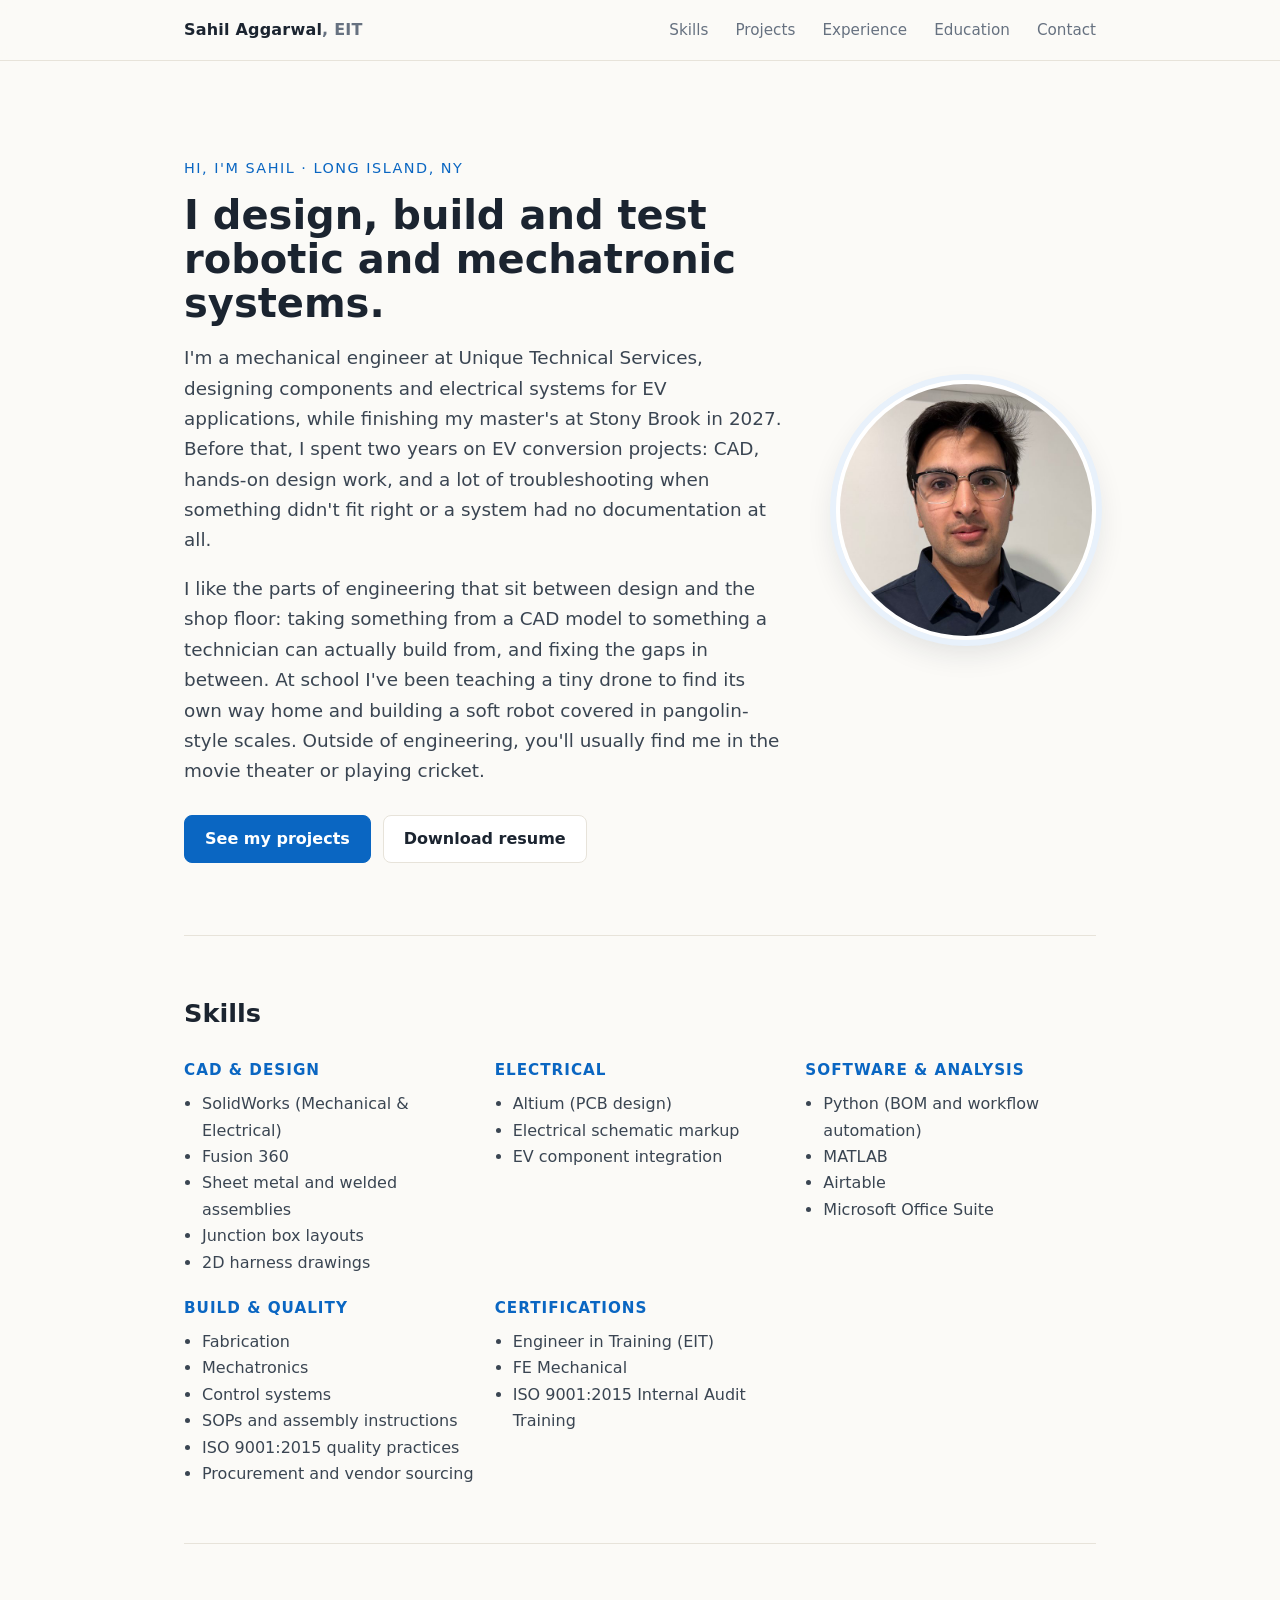
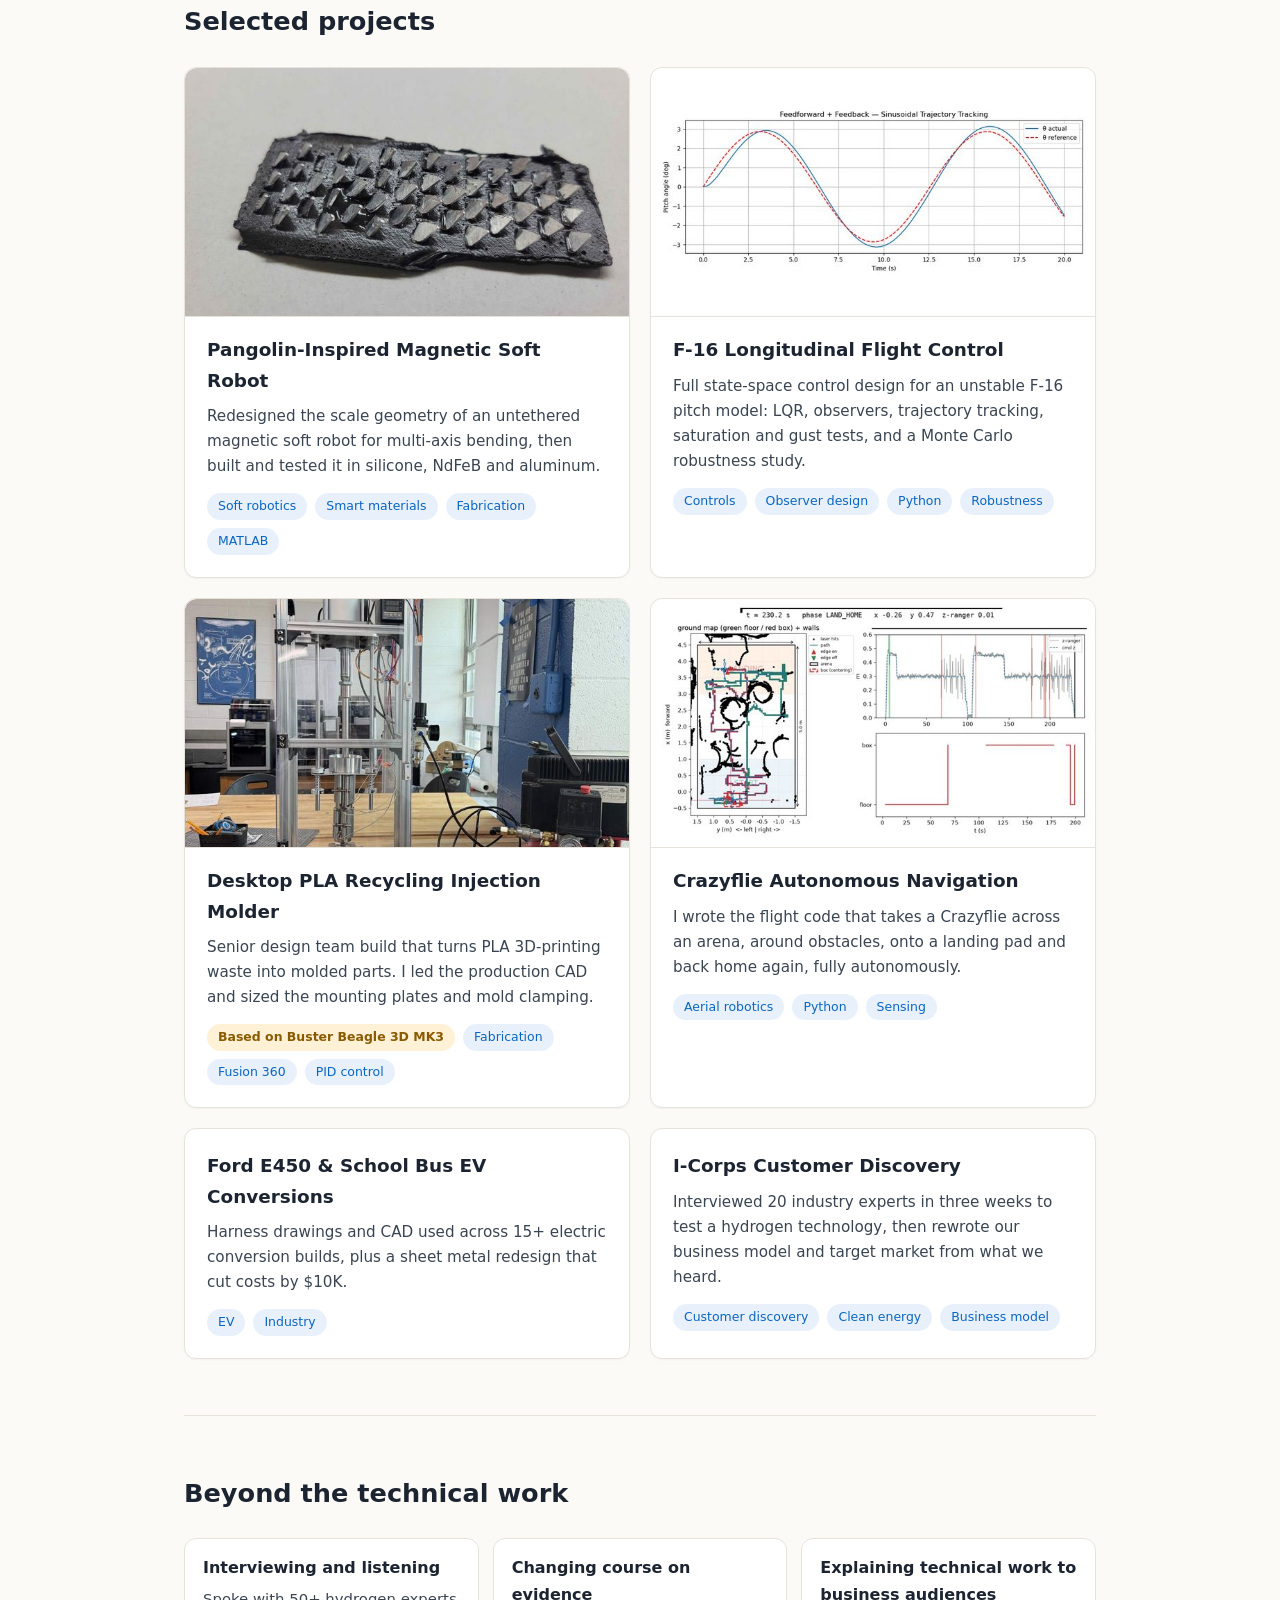
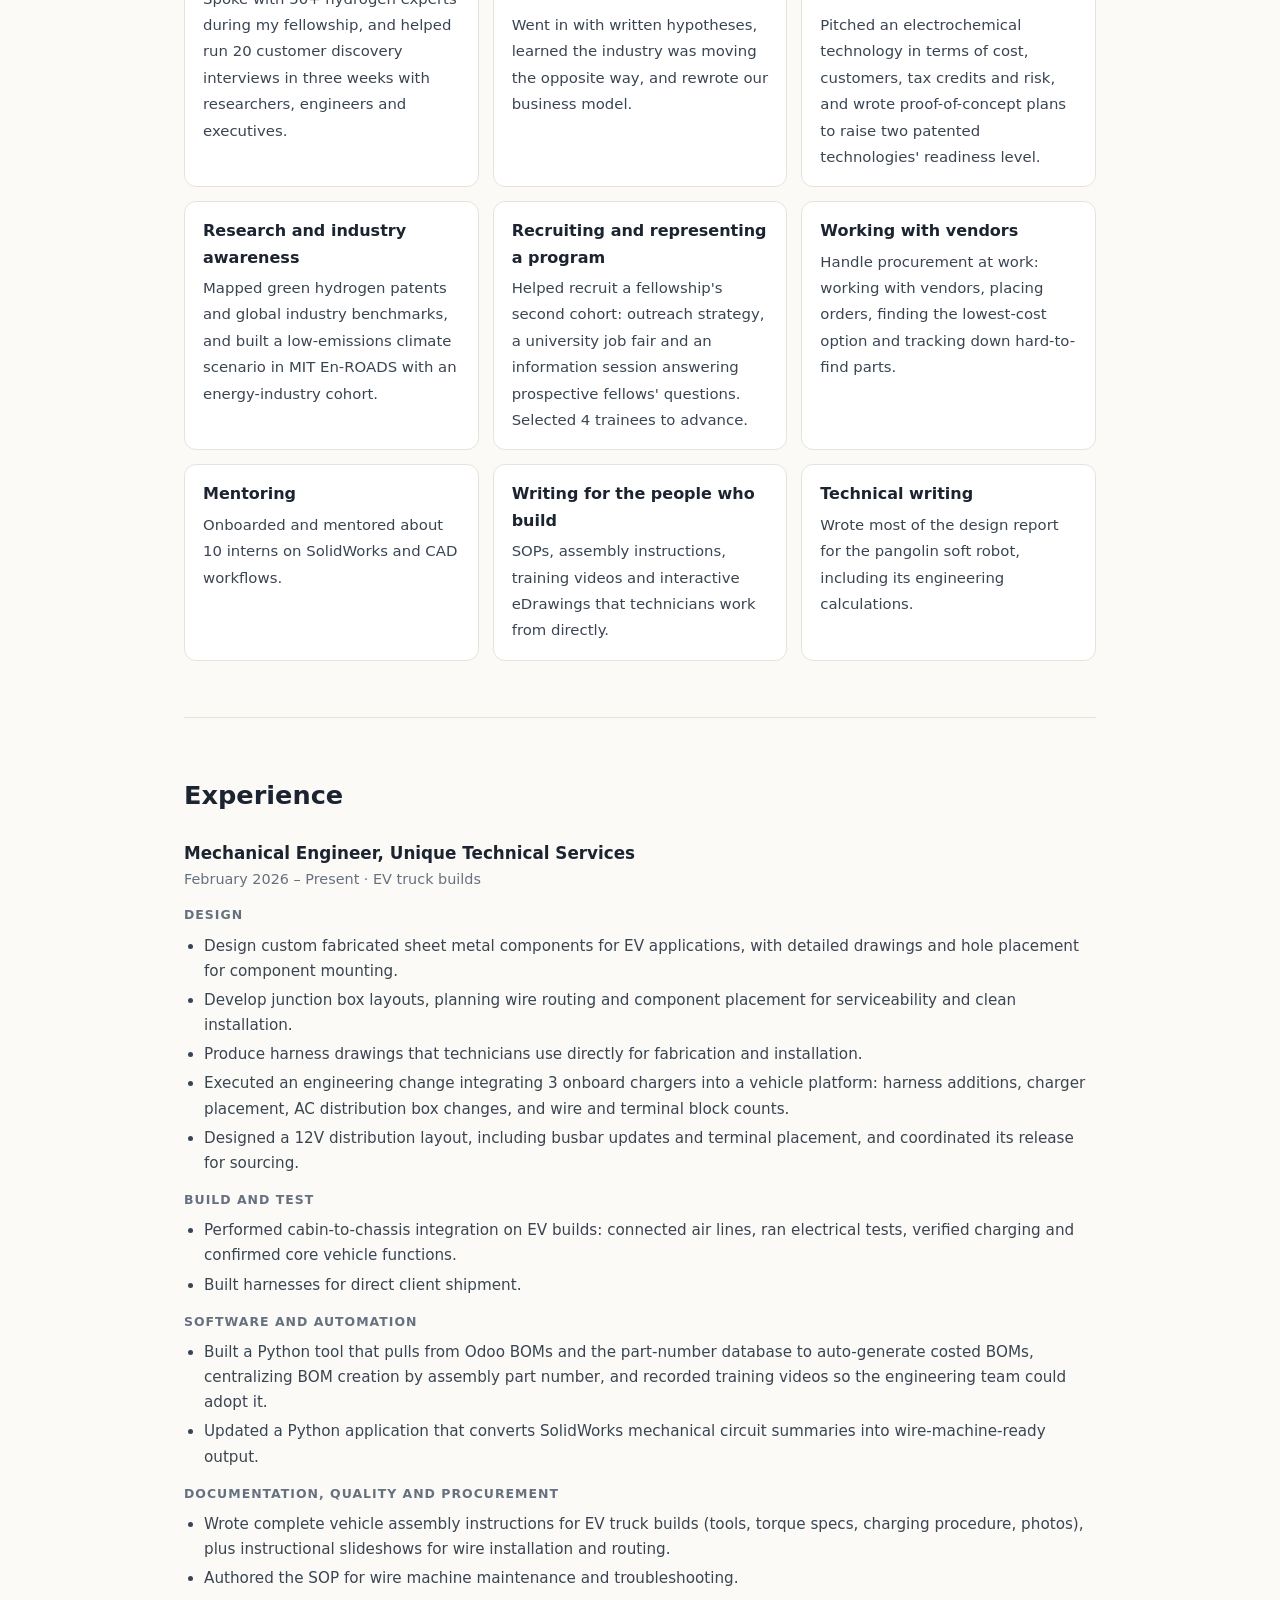
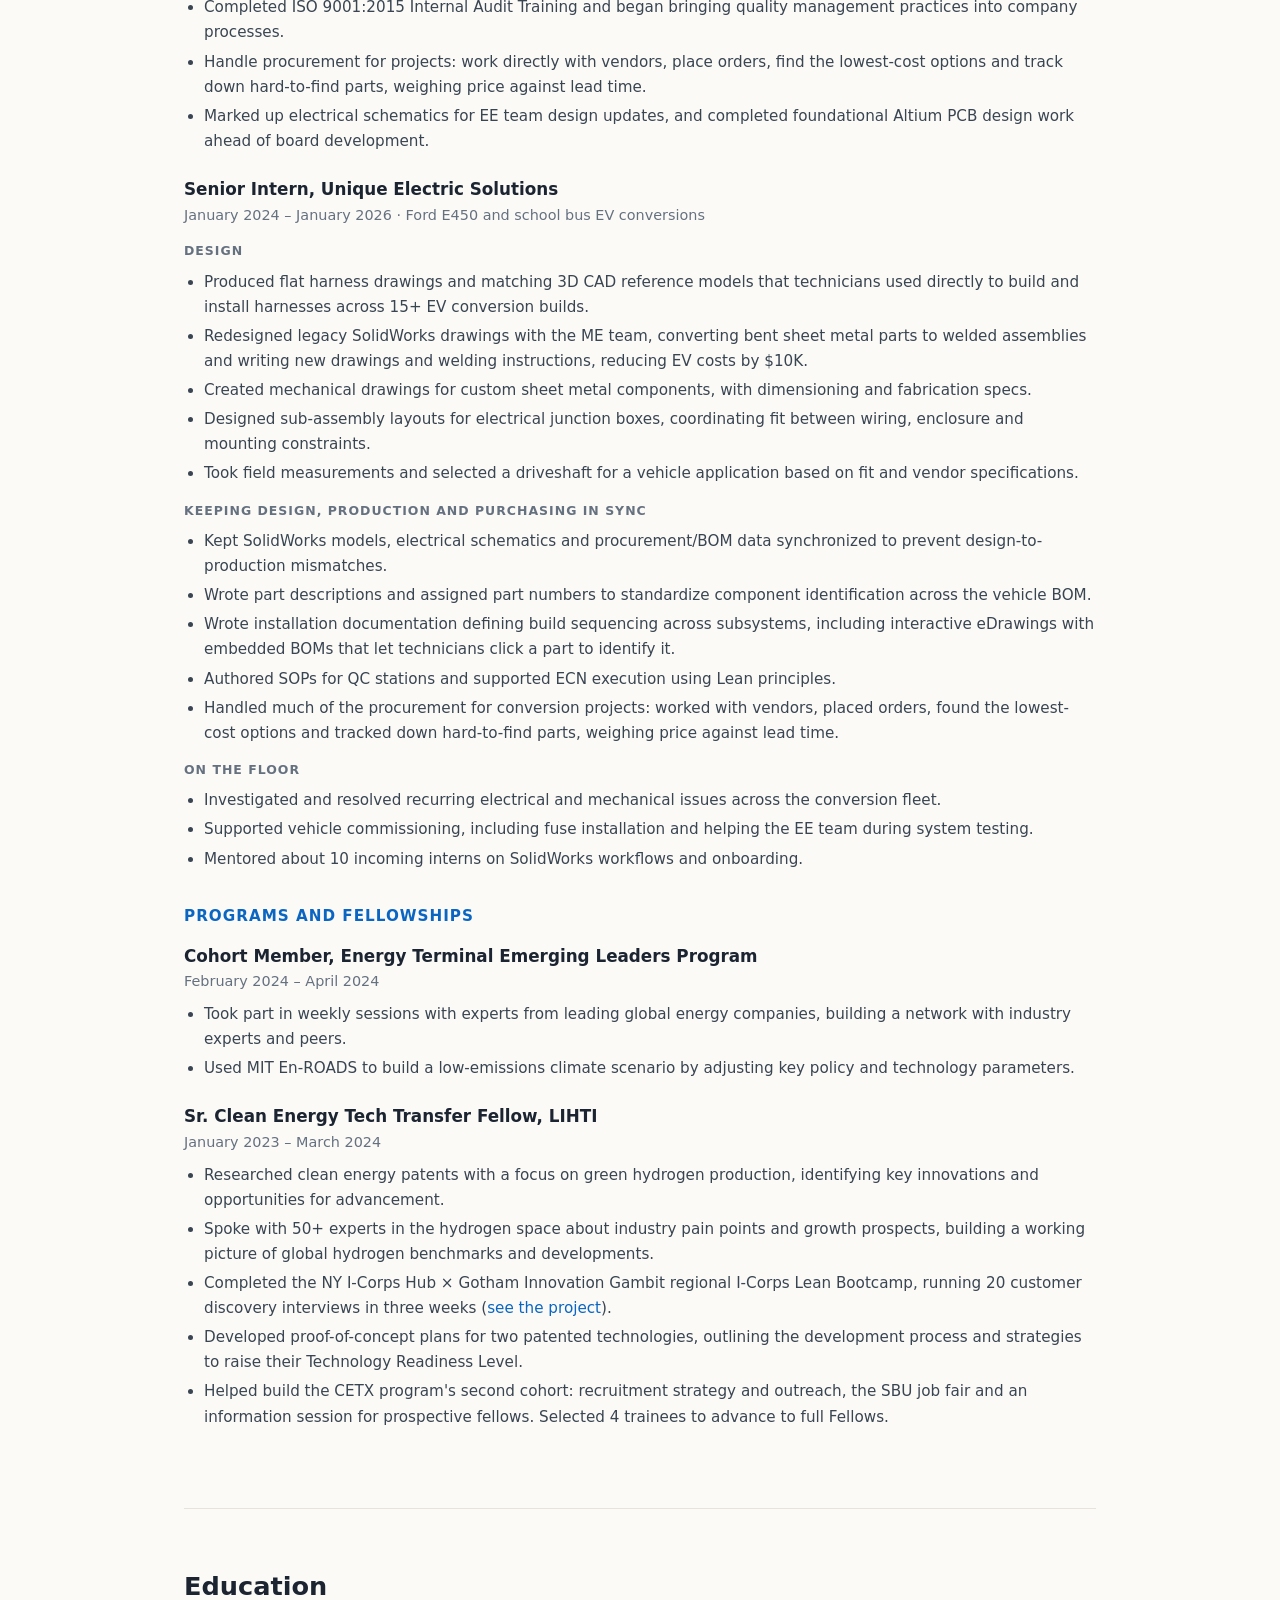
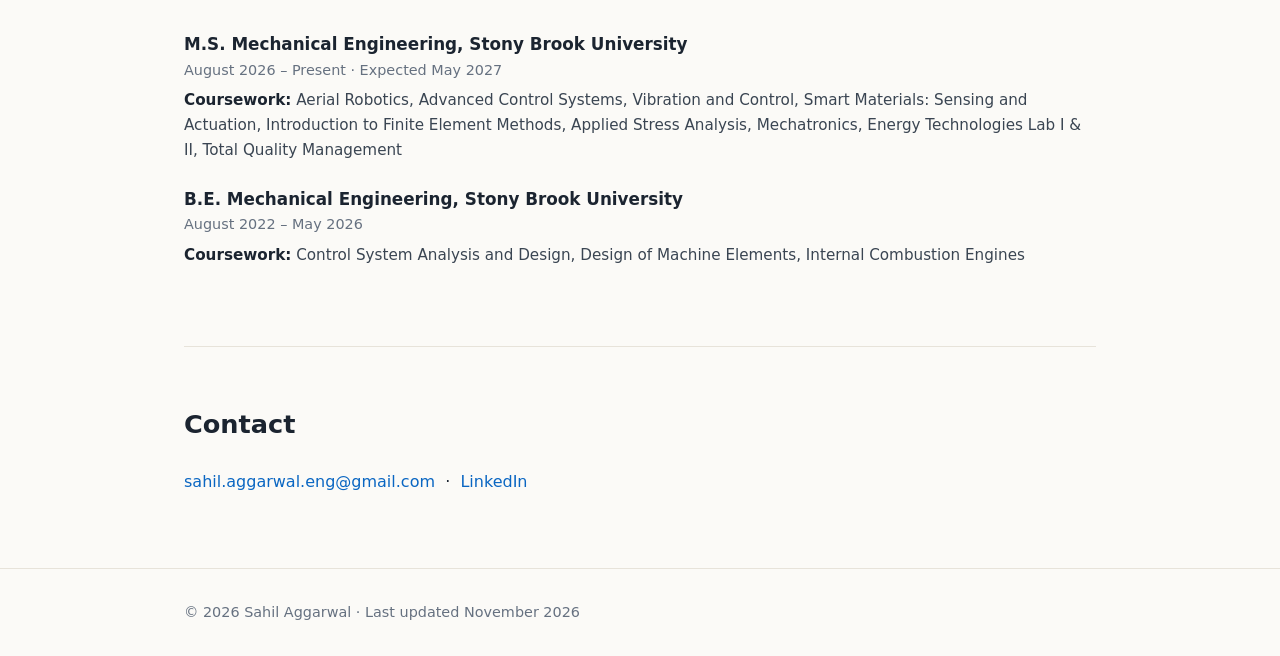
==== commit 08947742: "Center pangolin hero photo, adjust report credit, trim contact line Co-Authored-By: Claude Opus 5.5 " ====
--- a/index.html
+++ b/index.html
@@ -138,7 +138,7 @@
         <a href="#experience"><b>Working with vendors</b><span>Handle procurement at work: working with vendors, placing orders, finding the lowest-cost option and tracking down hard-to-find parts.</span></a>
         <a href="#experience"><b>Mentoring</b><span>Onboarded and mentored about 10 interns on SolidWorks and CAD workflows.</span></a>
         <a href="#experience"><b>Writing for the people who build</b><span>SOPs, assembly instructions, training videos and interactive eDrawings that technicians work from directly.</span></a>
-        <a href="projects/pangolin-robot.html"><b>Technical writing</b><span>Wrote the design report for the pangolin soft robot, including its engineering calculations.</span></a>
+        <a href="projects/pangolin-robot.html"><b>Technical writing</b><span>Wrote most of the design report for the pangolin soft robot, including its engineering calculations.</span></a>
       </div>
     </section>
 
@@ -242,7 +242,6 @@
 
     <section id="contact">
       <h2>Contact</h2>
-      <p>Open to mechanical, robotics and mechatronics roles.</p>
       <p>
         <a href="mailto:sahil.aggarwal.eng@gmail.com">sahil.aggarwal.eng@gmail.com</a> &nbsp;&middot;&nbsp;
         <a href="https://www.linkedin.com/in/sahil-aggarwal-806672207/">LinkedIn</a>
--- a/style.css
+++ b/style.css
@@ -111,10 +111,10 @@
 /* Project pages */
 .project { padding: 64px 0 40px; }
 .project h1 { font-size: clamp(2rem, 5vw, 2.8rem); margin: 8px 0 10px; line-height: 1.15; }
-.project .summary { color: var(--muted); font-size: 1.1rem; max-width: 700px; }
+.project .summary { color: var(--body); font-size: 1.1rem; margin: 0 0 4px; }
 .facts {
   display: grid; grid-template-columns: repeat(auto-fit, minmax(180px, 1fr));
-  gap: 16px; margin: 32px 0; padding: 20px;
+  gap: 16px; margin: 20px 0 32px; padding: 20px;
   background: var(--panel); border: 1px solid var(--line); border-radius: 12px;
 }
 .facts dt { color: var(--muted); font-size: 0.8rem; text-transform: uppercase; letter-spacing: 1px; }
@@ -139,7 +139,8 @@
 figcaption { color: var(--muted); font-size: 0.88rem; margin-top: 8px; }
 .figs { display: grid; grid-template-columns: repeat(auto-fit, minmax(240px, 1fr)); gap: 16px; margin: 24px 0; }
 .figs figure { margin: 0; }
-.hero-img { max-width: 640px; }
+.hero-img { max-width: 640px; margin-left: auto; margin-right: auto; }
+.hero-img figcaption { text-align: center; }
 .figs.tall img { aspect-ratio: 3 / 4; object-fit: cover; }
 .figs.tall figure:not(.photo) img { object-fit: contain; }
 
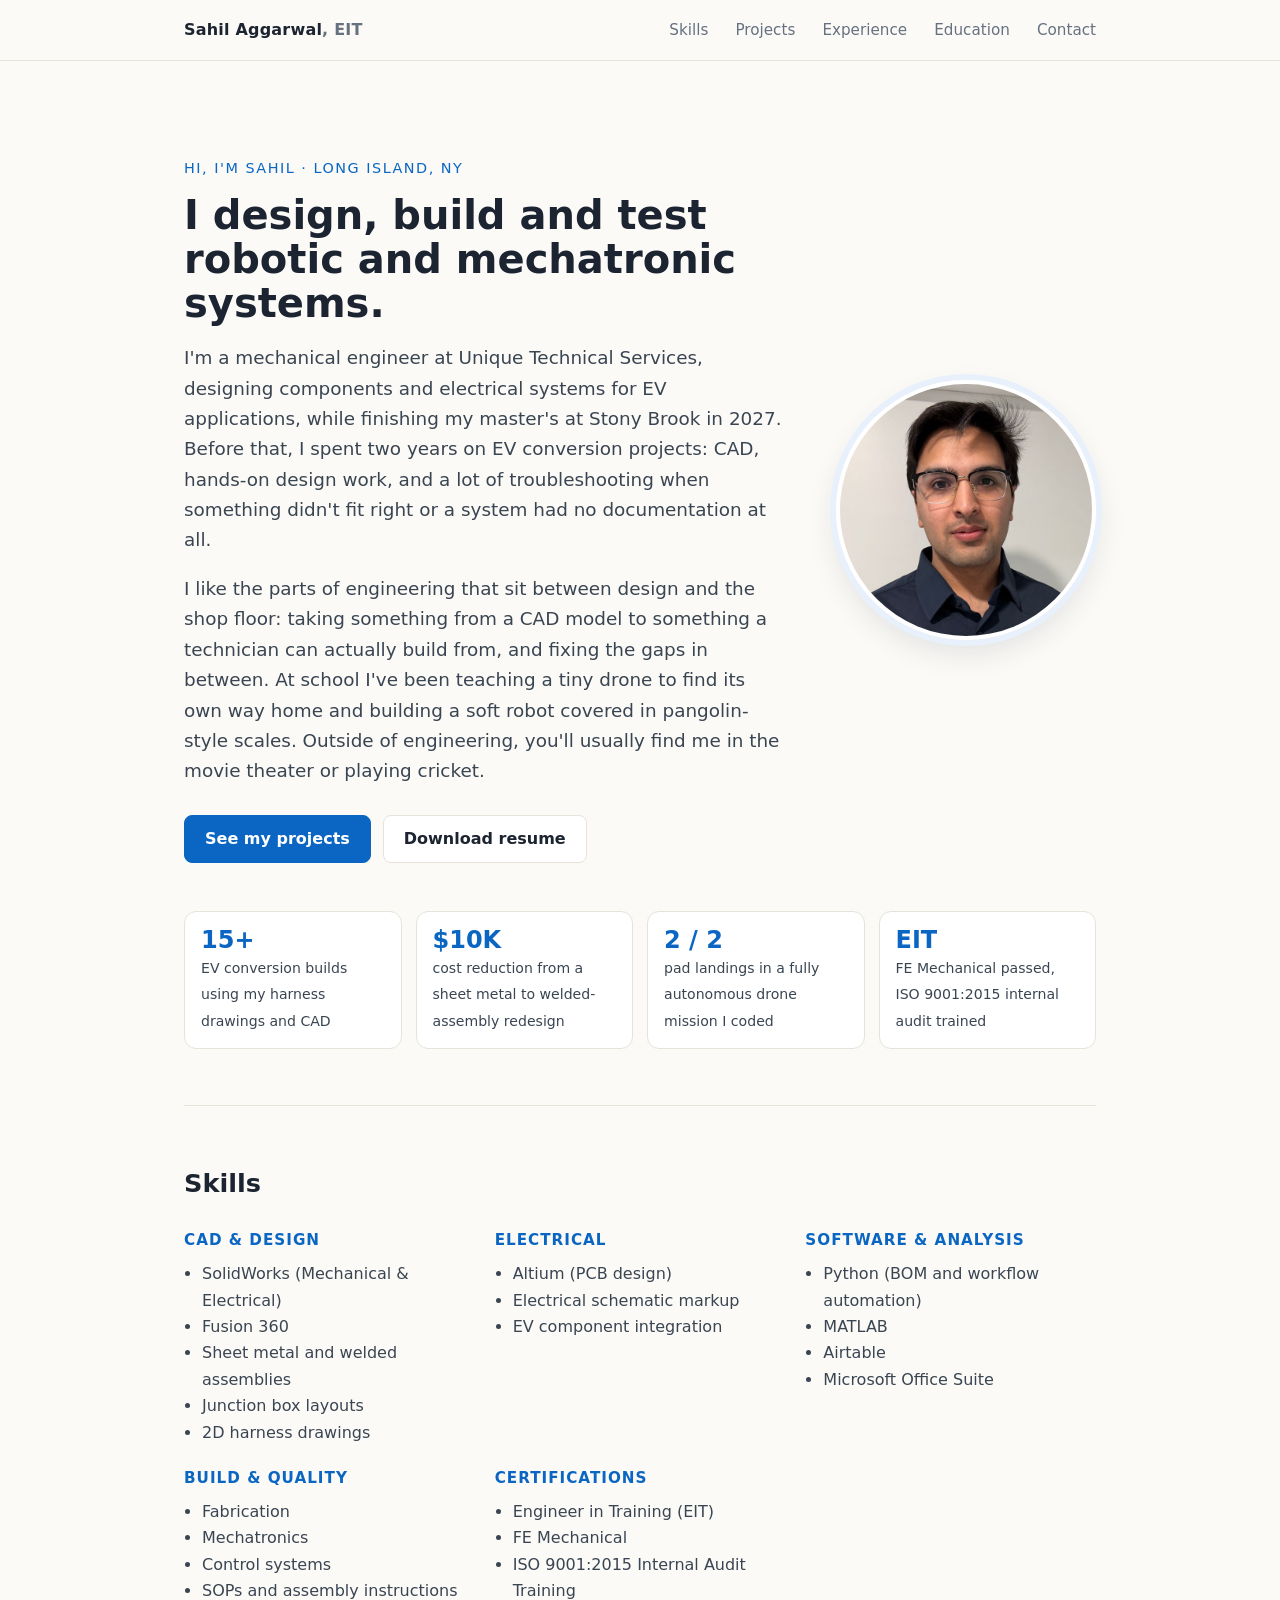
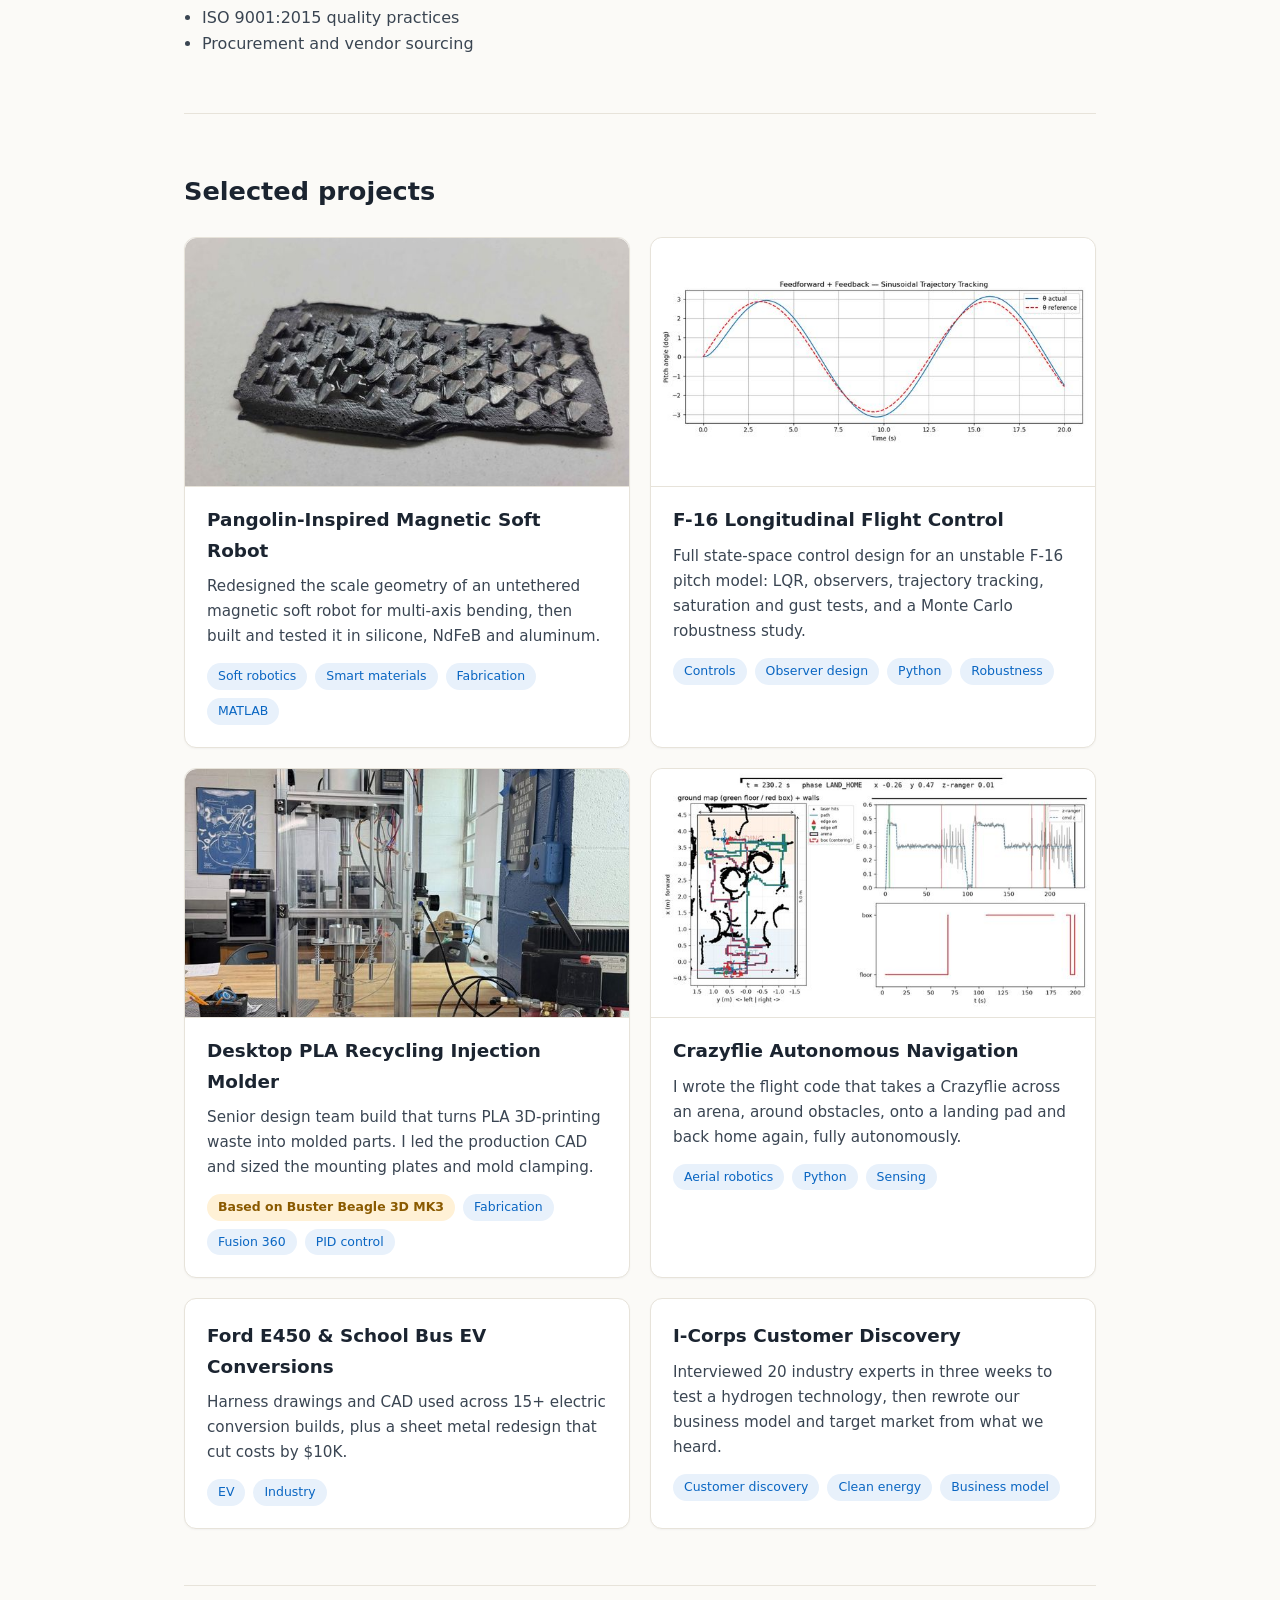
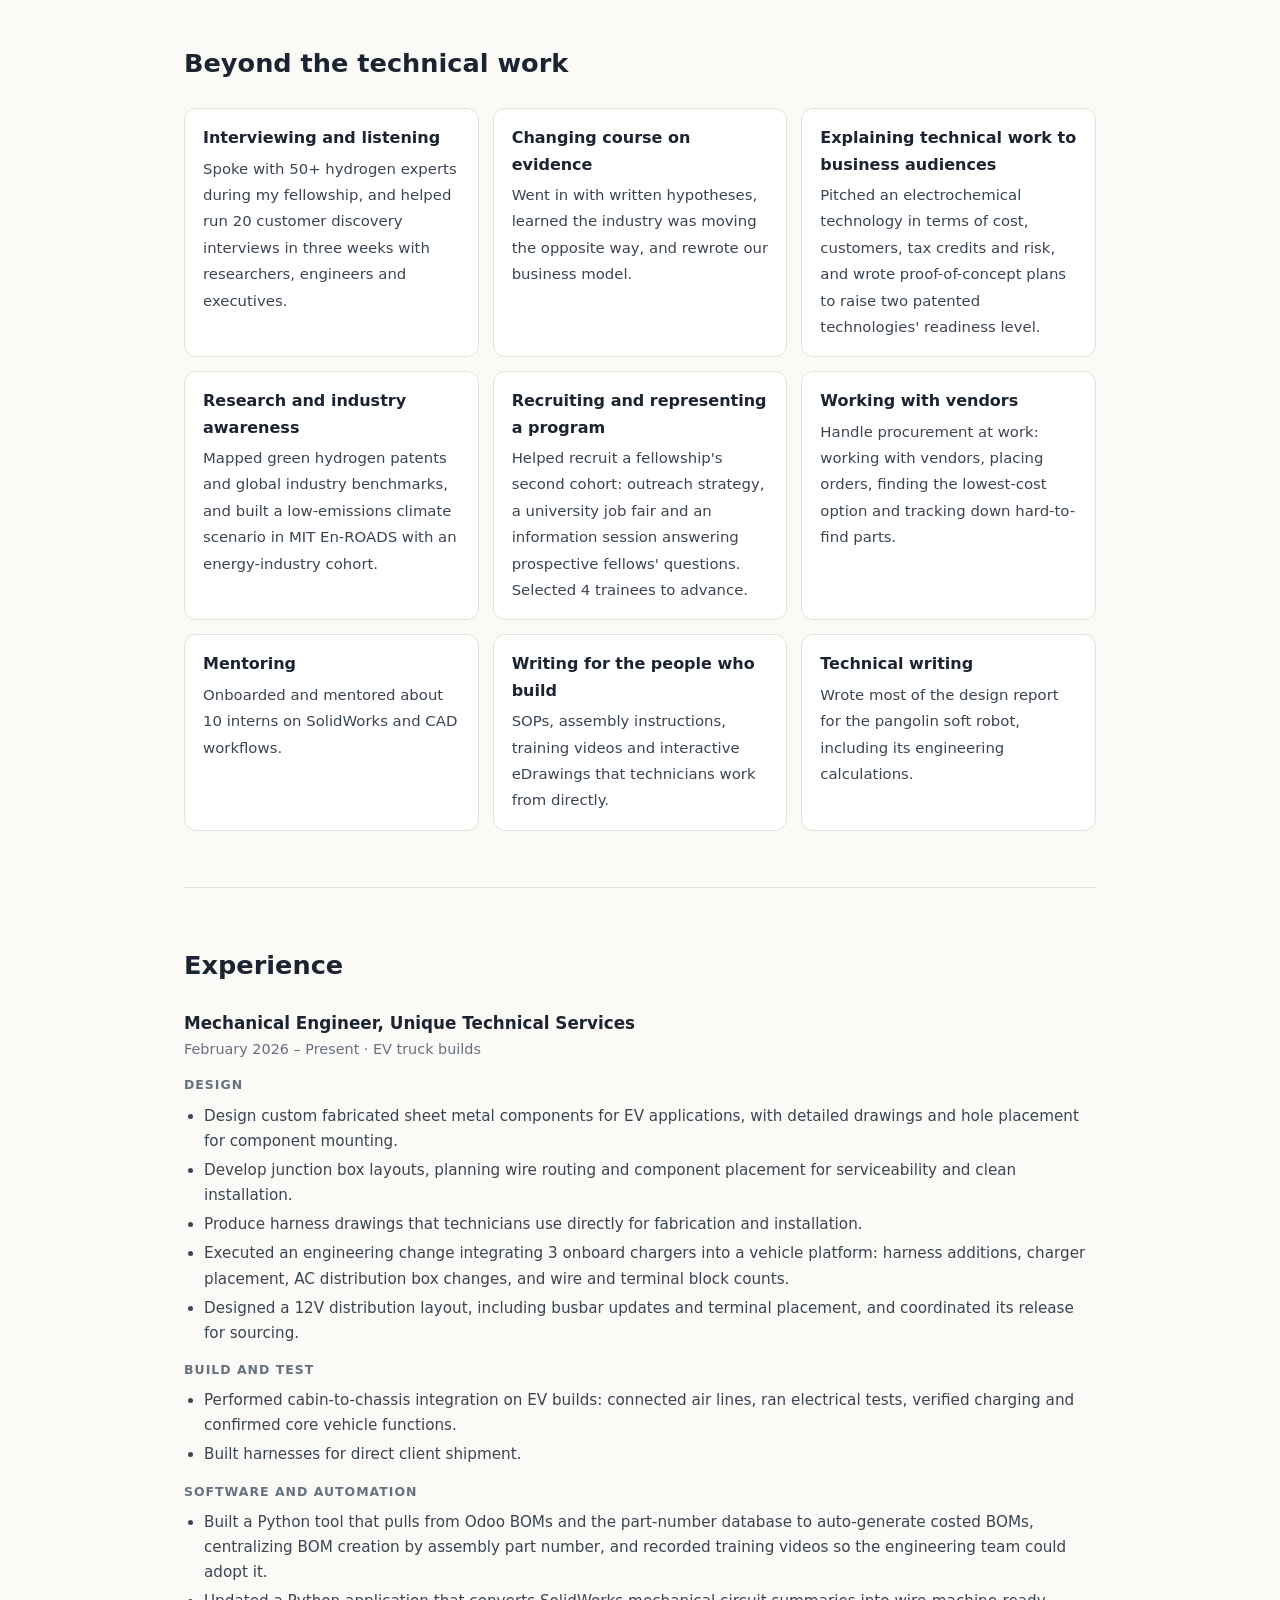
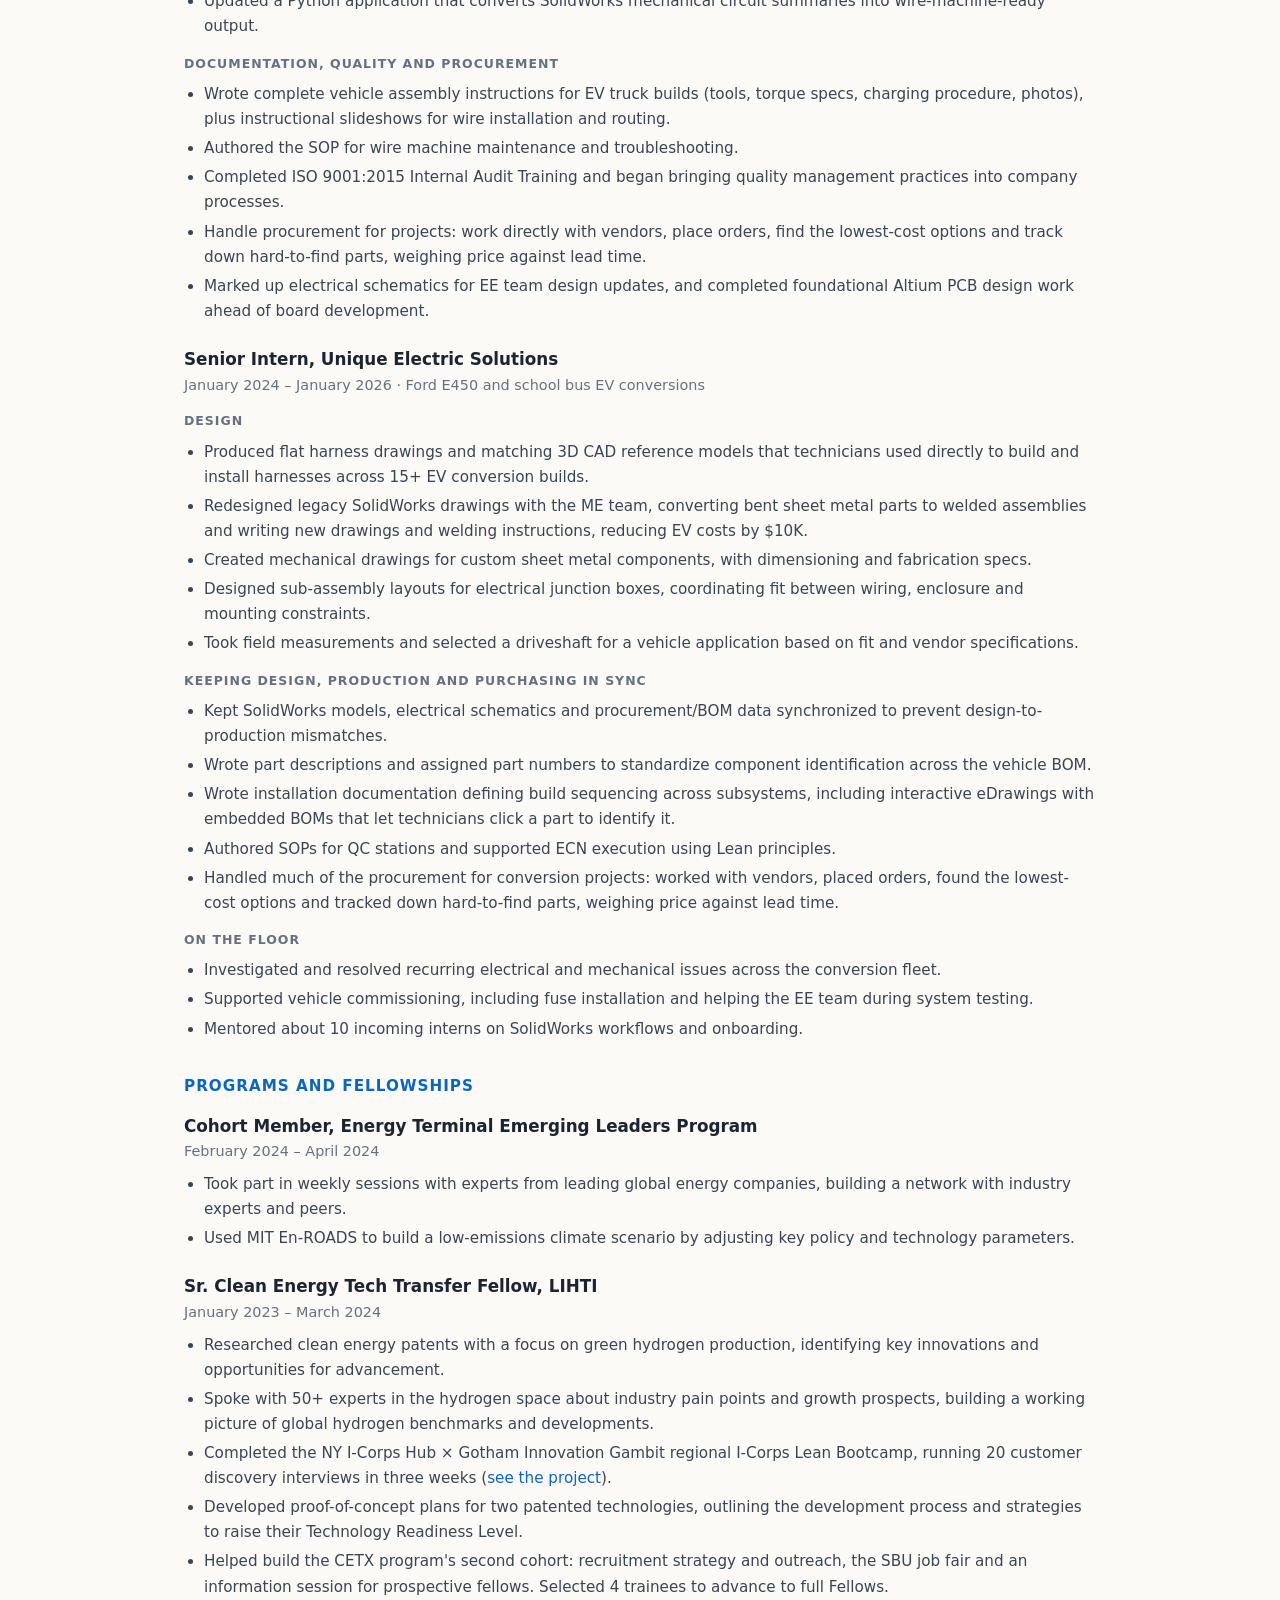
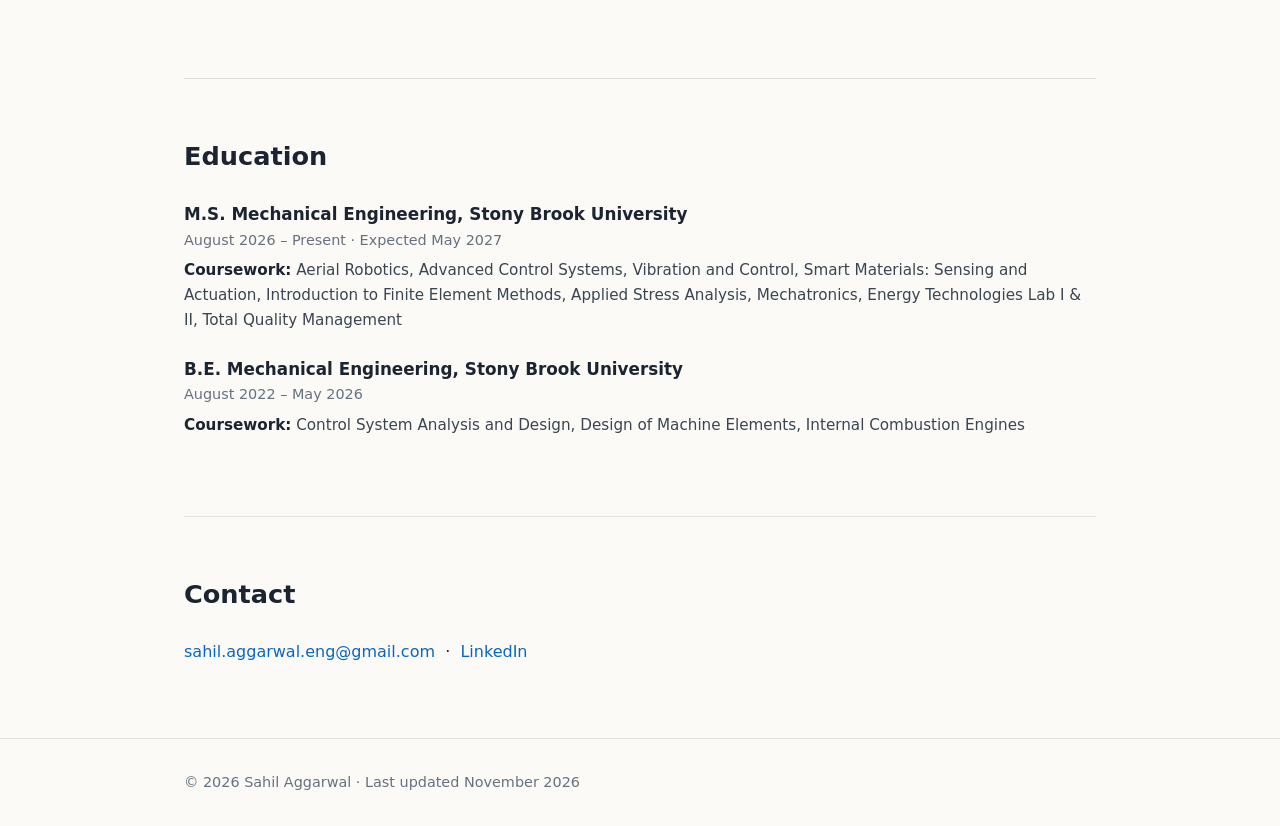
==== commit 0a85ea02: "Add hero highlights, injection stats, project pager; fix mobile gutters on project pages Co-Authored" ====
--- a/index.html
+++ b/index.html
@@ -61,6 +61,13 @@
       <img class="portrait" src="images/headshot.jpg" width="260" height="260" alt="Headshot of Sahil Aggarwal">
     </div>
 
+    <div class="highlights" aria-label="Selected results">
+      <div><b>15+</b><span>EV conversion builds using my harness drawings and CAD</span></div>
+      <div><b>$10K</b><span>cost reduction from a sheet metal to welded-assembly redesign</span></div>
+      <div><b>2 / 2</b><span>pad landings in a fully autonomous drone mission I coded</span></div>
+      <div><b>EIT</b><span>FE Mechanical passed, ISO 9001:2015 internal audit trained</span></div>
+    </div>
+
     <section id="skills">
       <h2>Skills</h2>
       <div class="skills">
--- a/style.css
+++ b/style.css
@@ -41,8 +41,8 @@
 .brand { color: var(--text); font-weight: 700; letter-spacing: 0.2px; }
 .brand:hover { text-decoration: none; }
 .brand .cred { color: var(--muted); font-weight: 600; }
-nav a { color: var(--muted); margin-left: 22px; font-size: 0.95rem; }
-nav a:hover { color: var(--text); text-decoration: none; }
+header.site nav a { color: var(--muted); margin-left: 22px; font-size: 0.95rem; }
+header.site nav a:hover { color: var(--text); text-decoration: none; }
 
 /* Hero */
 .hero {
@@ -64,6 +64,21 @@
 .btn.primary { background: var(--accent); border-color: var(--accent); color: #fff; }
 .btn { background: var(--panel); }
 .btn:hover { text-decoration: none; filter: brightness(0.96); }
+
+/* Hero highlights */
+.highlights {
+  display: grid; grid-template-columns: repeat(auto-fit, minmax(min(200px, 100%), 1fr)); gap: 14px;
+  margin: -24px 0 56px;
+}
+.highlights div { background: var(--panel); border: 1px solid var(--line); border-radius: 12px; padding: 14px 16px; }
+.highlights b { display: block; font-size: 1.5rem; line-height: 1.2; color: var(--accent); }
+.highlights span { color: var(--body); font-size: 0.88rem; }
+
+/* Previous / next project */
+.pager { display: flex; justify-content: space-between; gap: 16px; margin-top: 48px; padding-top: 20px; border-top: 1px solid var(--line); }
+.pager a { display: block; max-width: 48%; font-weight: 600; color: var(--accent); }
+.pager a small { display: block; color: var(--muted); font-size: 0.8rem; text-transform: uppercase; letter-spacing: 1px; }
+.pager .next { margin-left: auto; text-align: right; }
 
 /* Sections */
 section { padding: 56px 0; border-top: 1px solid var(--line); }
@@ -109,7 +124,7 @@
 .job .courses b { color: var(--text); font-weight: 600; }
 
 /* Project pages */
-.project { padding: 64px 0 40px; }
+.project { padding-top: 64px; padding-bottom: 40px; }
 .project h1 { font-size: clamp(2rem, 5vw, 2.8rem); margin: 8px 0 10px; line-height: 1.15; }
 .project .summary { color: var(--body); font-size: 1.1rem; margin: 0 0 4px; }
 .facts {
@@ -173,8 +188,8 @@
 @media (max-width: 560px) {
   header.site .wrap { height: auto; flex-wrap: wrap; padding-top: 10px; padding-bottom: 10px; row-gap: 2px; }
   .brand { white-space: nowrap; }
-  nav { width: 100%; display: flex; flex-wrap: wrap; column-gap: 14px; }
-  nav a { margin-left: 0; font-size: 0.85rem; }
+  header.site nav { width: 100%; display: flex; flex-wrap: wrap; column-gap: 14px; }
+  header.site nav a { margin-left: 0; font-size: 0.85rem; }
   .hero { padding: 48px 0 48px; }
 }
 
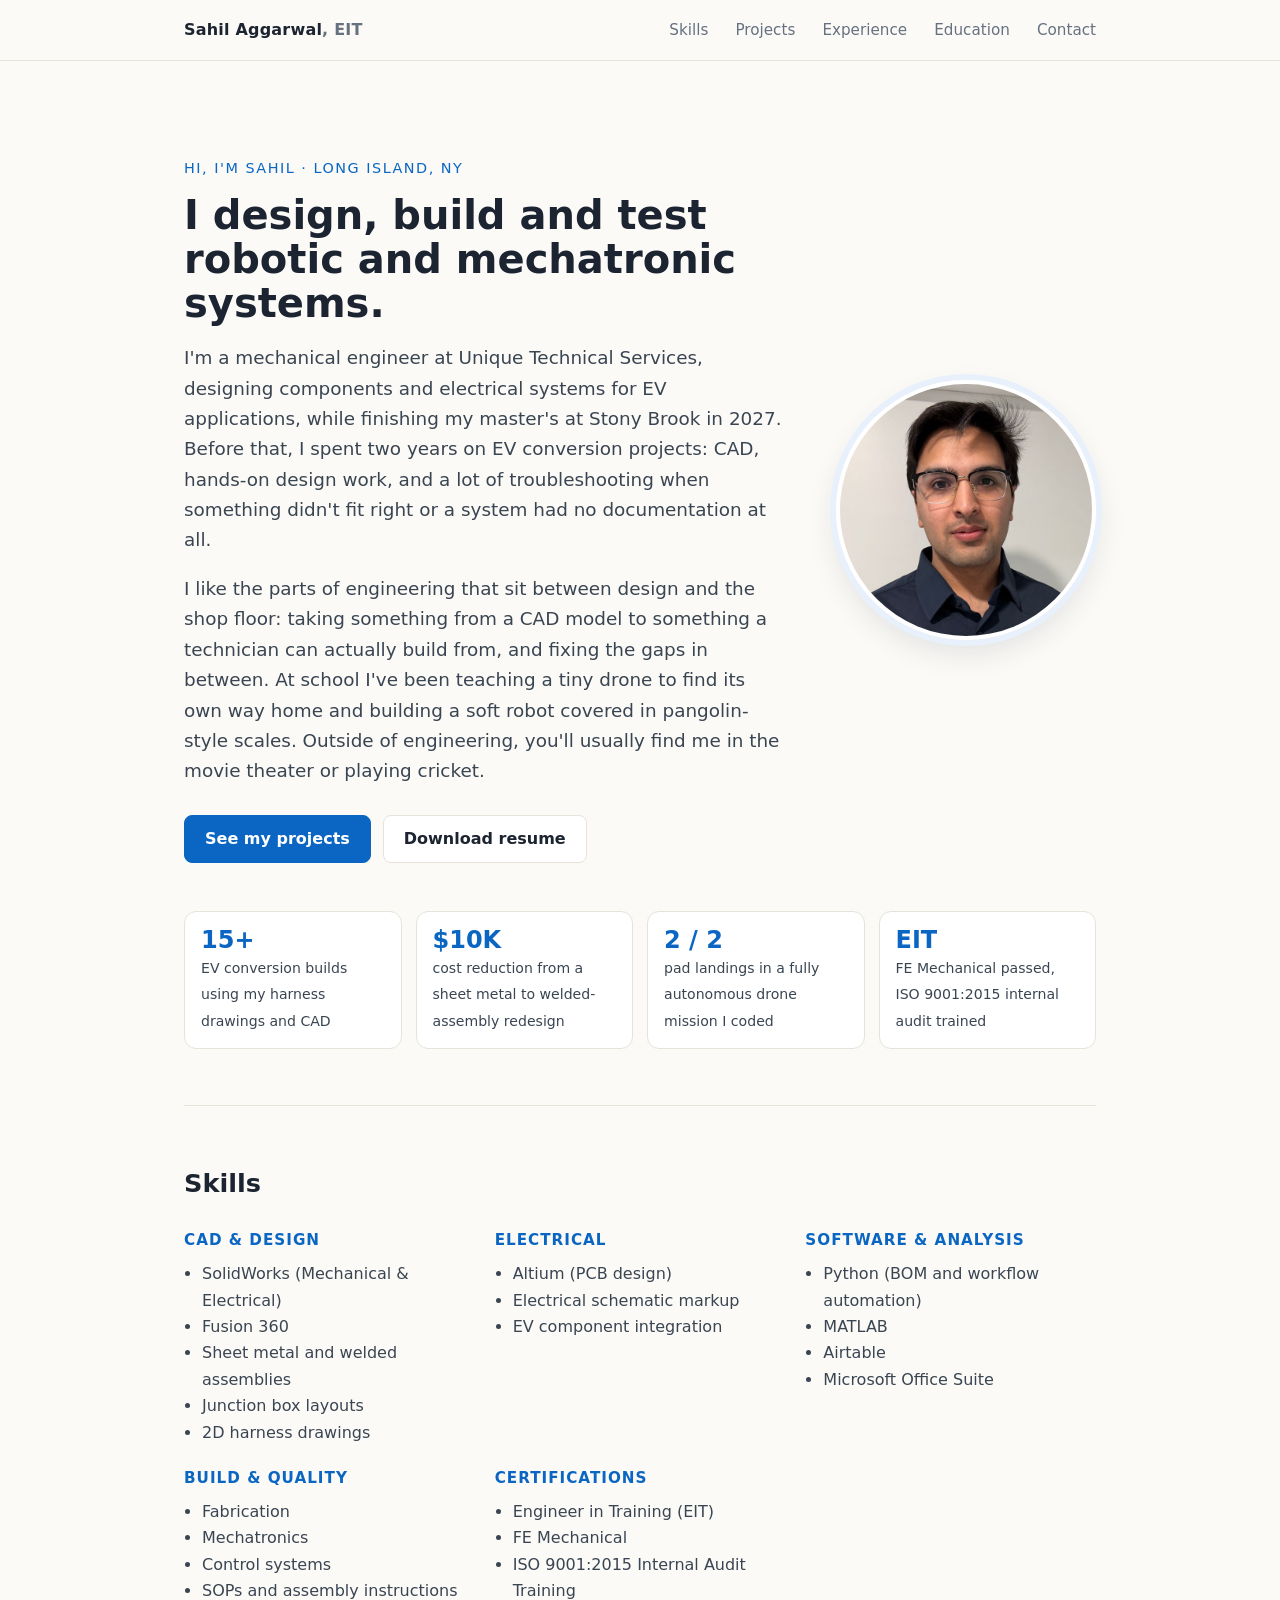
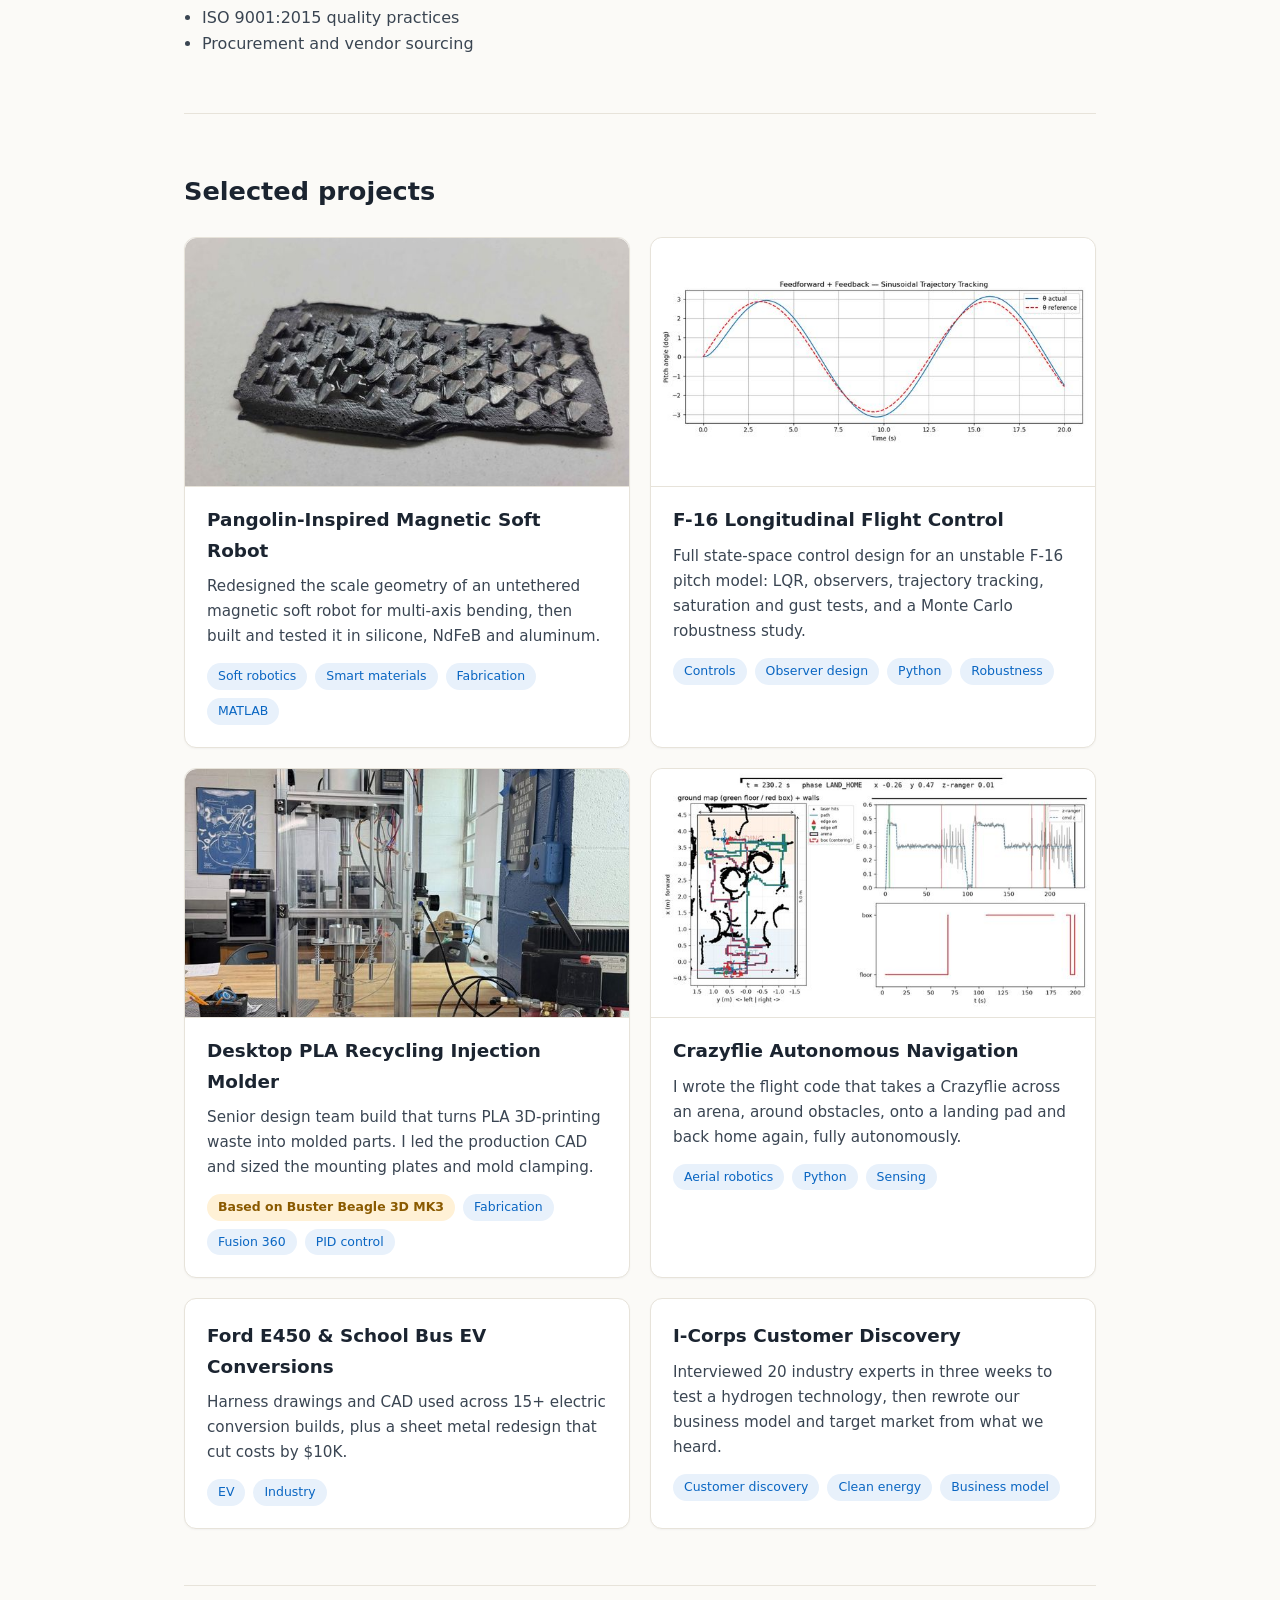
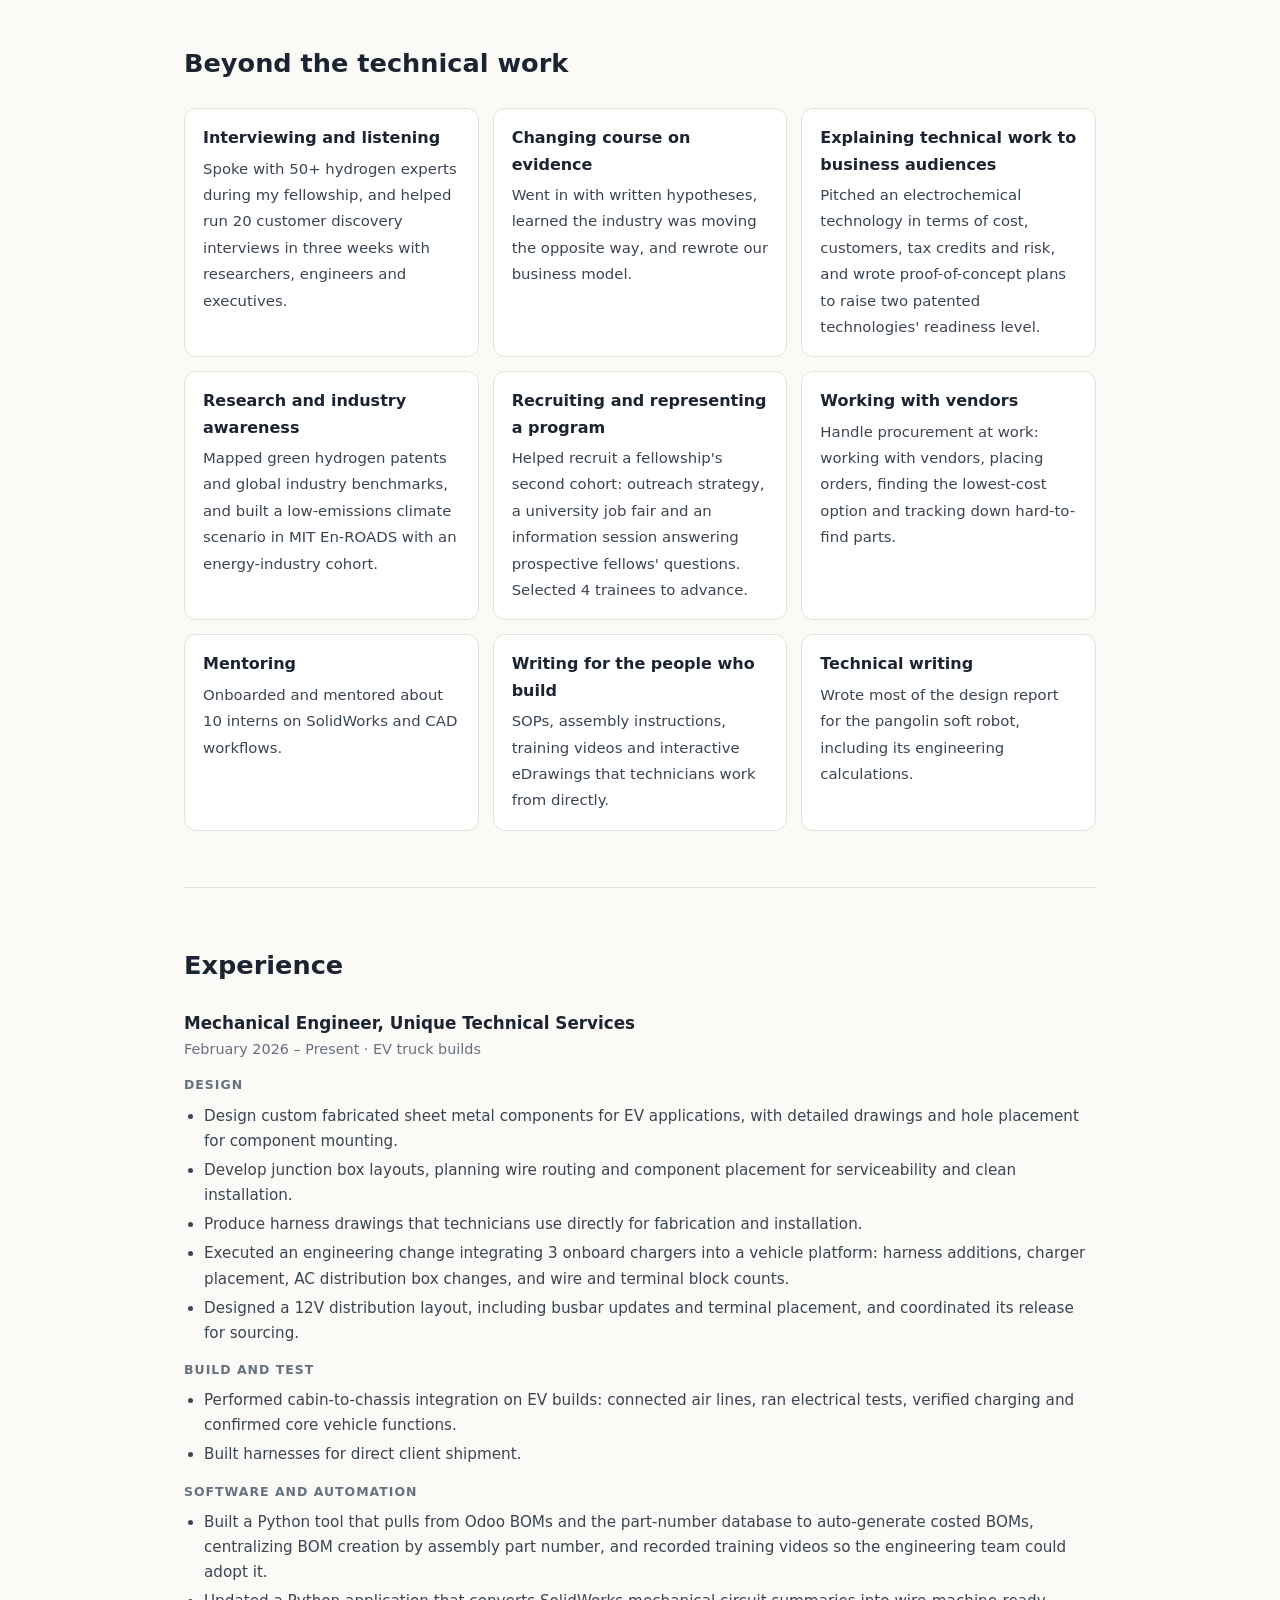
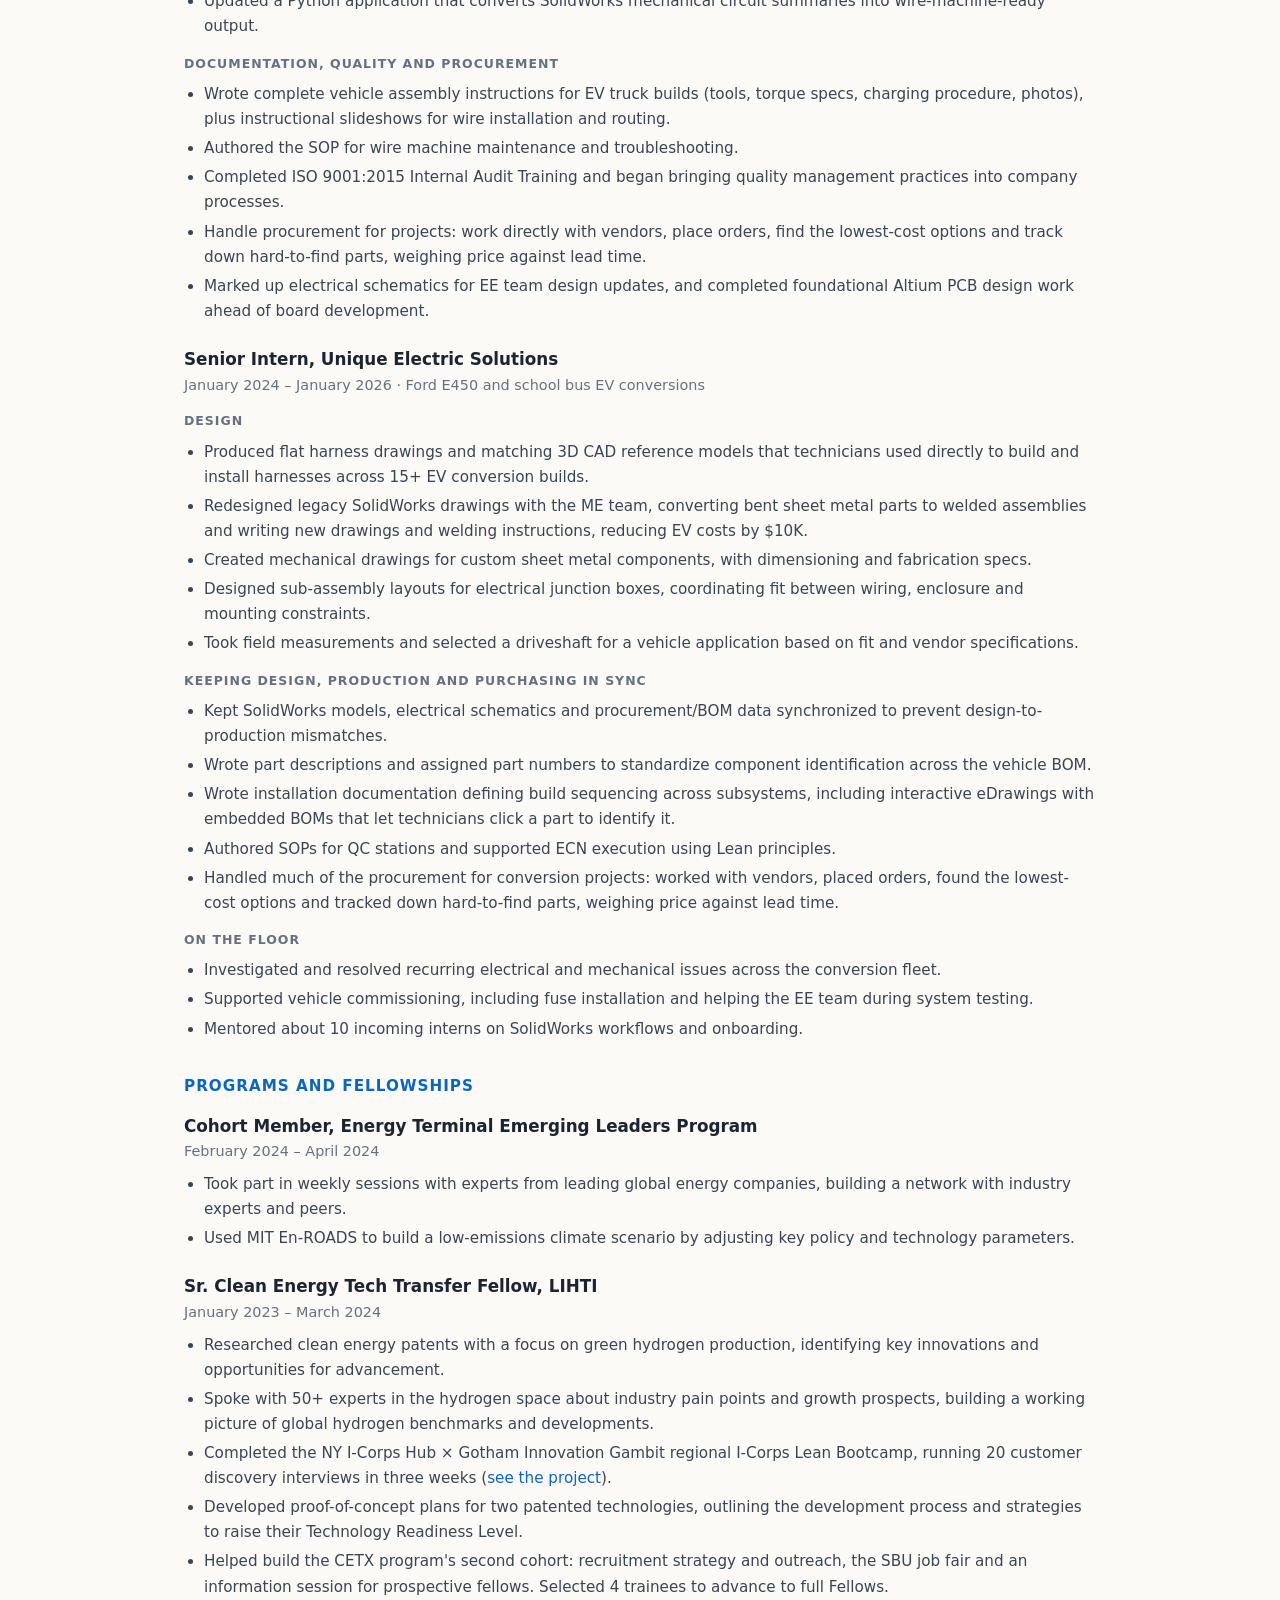
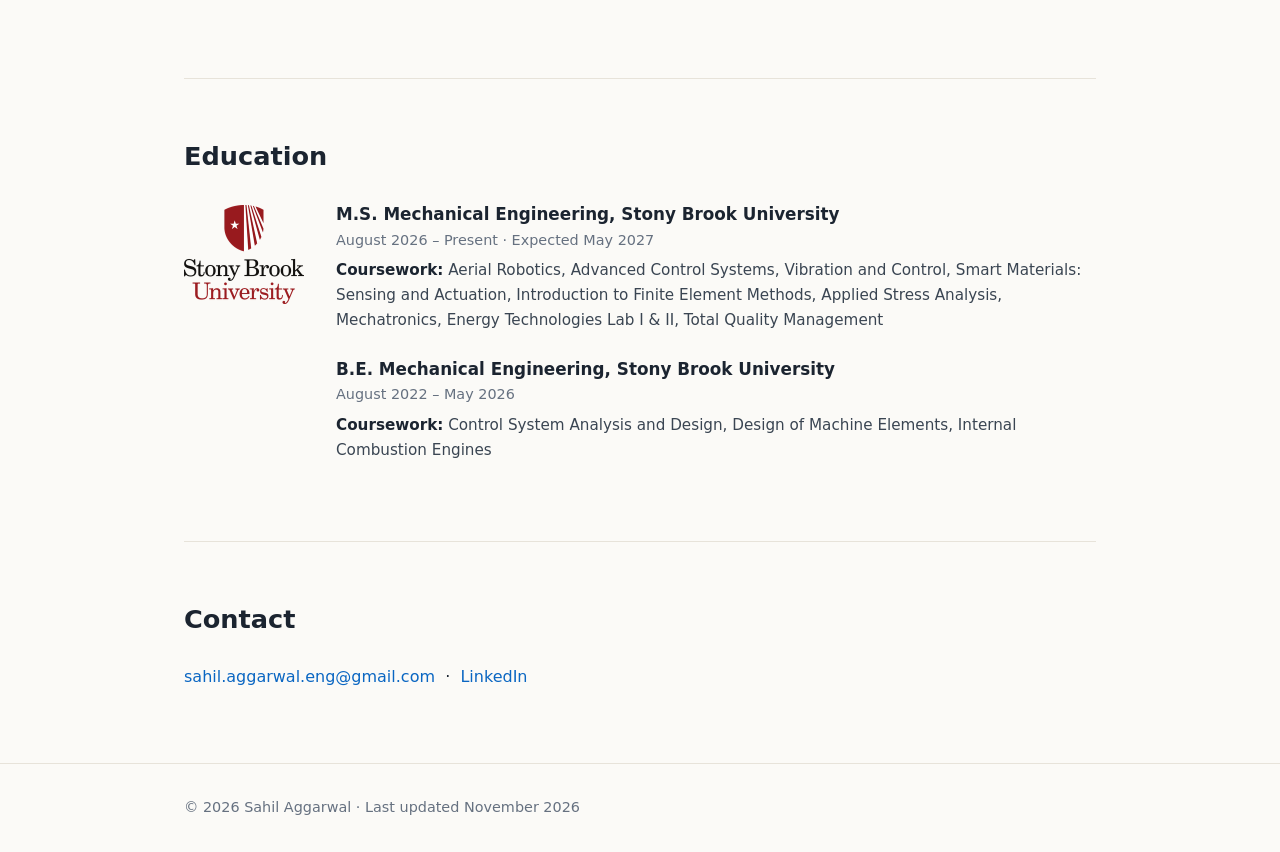
==== commit 165237f7: "Add Stony Brook logo to Education section Co-Authored-By: Claude Opus 5.5 <noreply@anthropic.com> Cl" ====
--- a/index.html
+++ b/index.html
@@ -232,6 +232,9 @@
 
     <section id="education">
       <h2>Education</h2>
+      <div class="edu">
+      <img class="edu-logo" src="images/stony-brook-logo.png" width="120" height="99" loading="lazy" alt="Stony Brook University">
+      <div>
       <div class="job">
         <h3>M.S. Mechanical Engineering, Stony Brook University</h3>
         <div class="meta">August 2026 &ndash; Present &middot; Expected May 2027</div>
@@ -244,6 +247,8 @@
         <div class="meta">August 2022 &ndash; May 2026</div>
         <p class="courses"><b>Coursework:</b> Control System Analysis and Design, Design of Machine Elements,
           Internal Combustion Engines</p>
+      </div>
+      </div>
       </div>
     </section>
 
--- a/style.css
+++ b/style.css
@@ -64,6 +64,14 @@
 .btn.primary { background: var(--accent); border-color: var(--accent); color: #fff; }
 .btn { background: var(--panel); }
 .btn:hover { text-decoration: none; filter: brightness(0.96); }
+
+/* Education */
+.edu { display: grid; grid-template-columns: 120px 1fr; gap: 32px; align-items: start; }
+.edu-logo { width: 120px; height: auto; margin-top: 4px; }
+@media (max-width: 560px) {
+  .edu { grid-template-columns: 1fr; gap: 18px; }
+  .edu-logo { width: 96px; }
+}
 
 /* Hero highlights */
 .highlights {
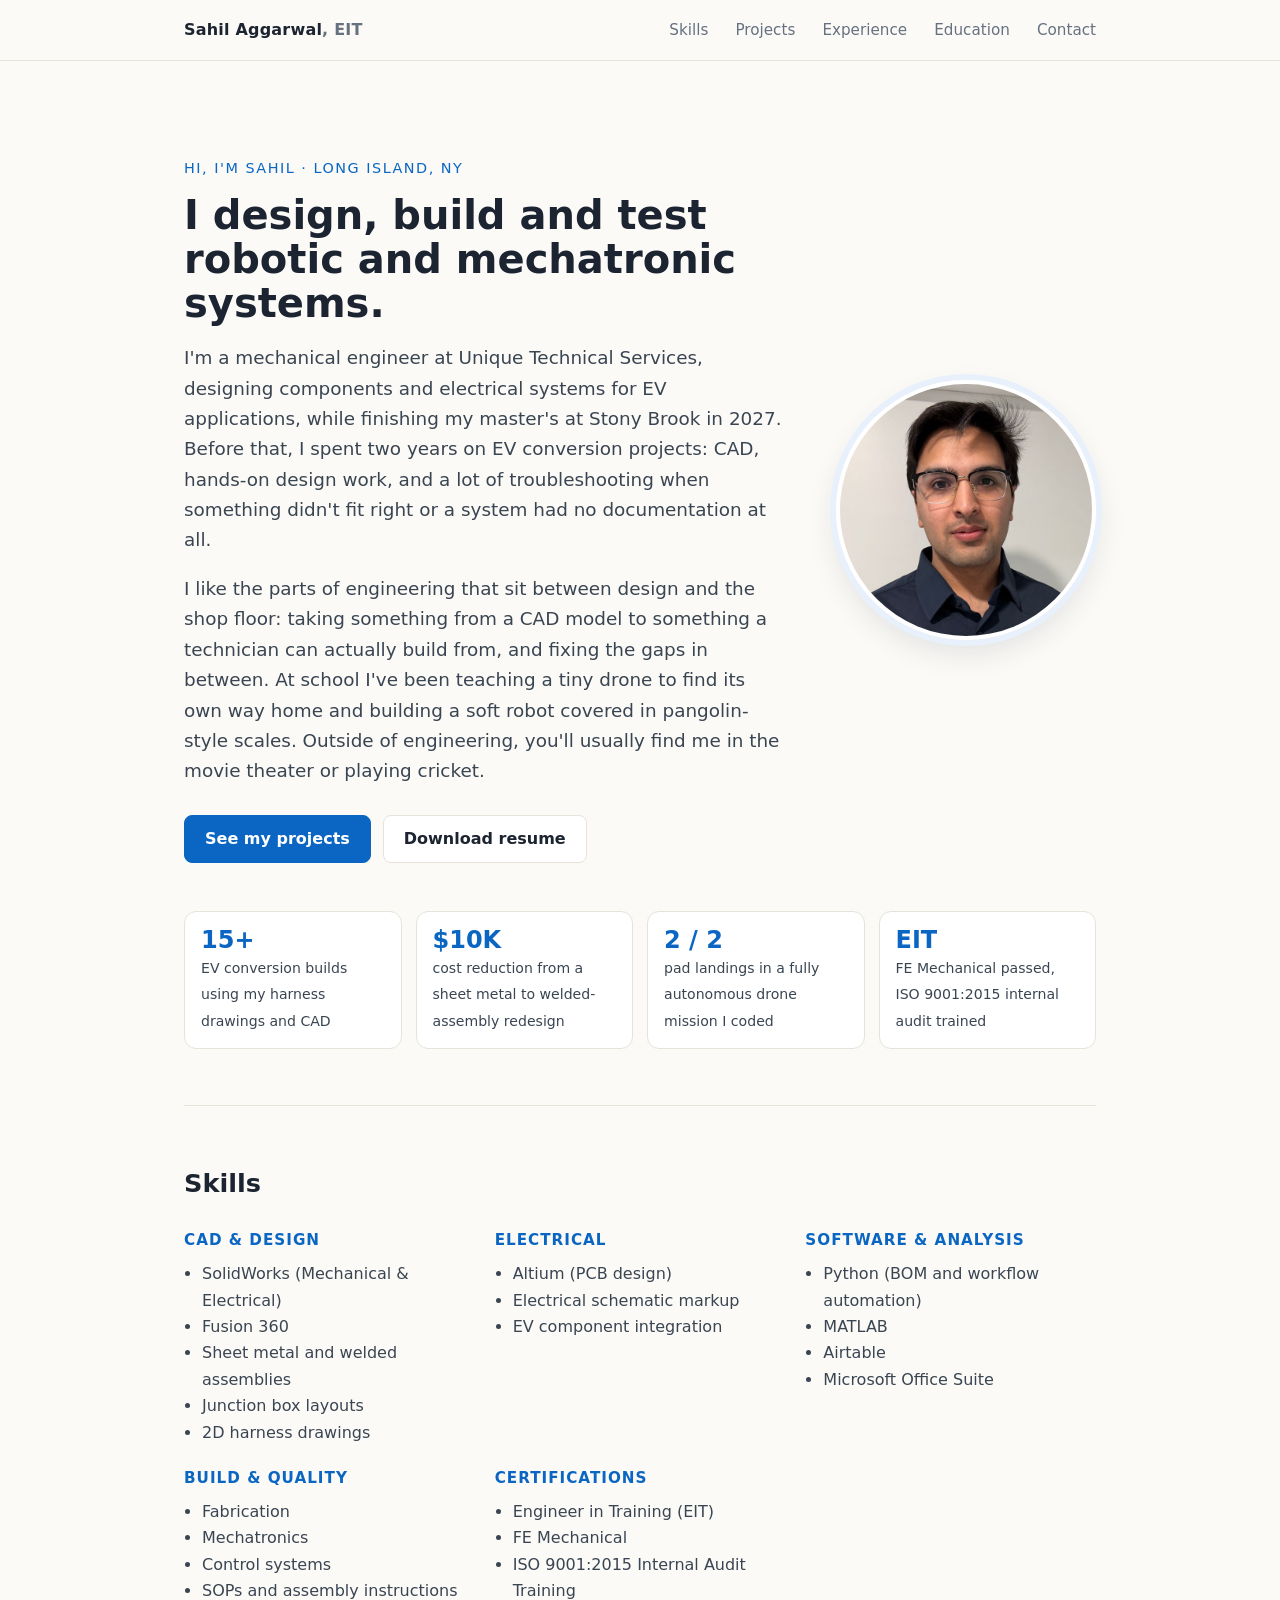
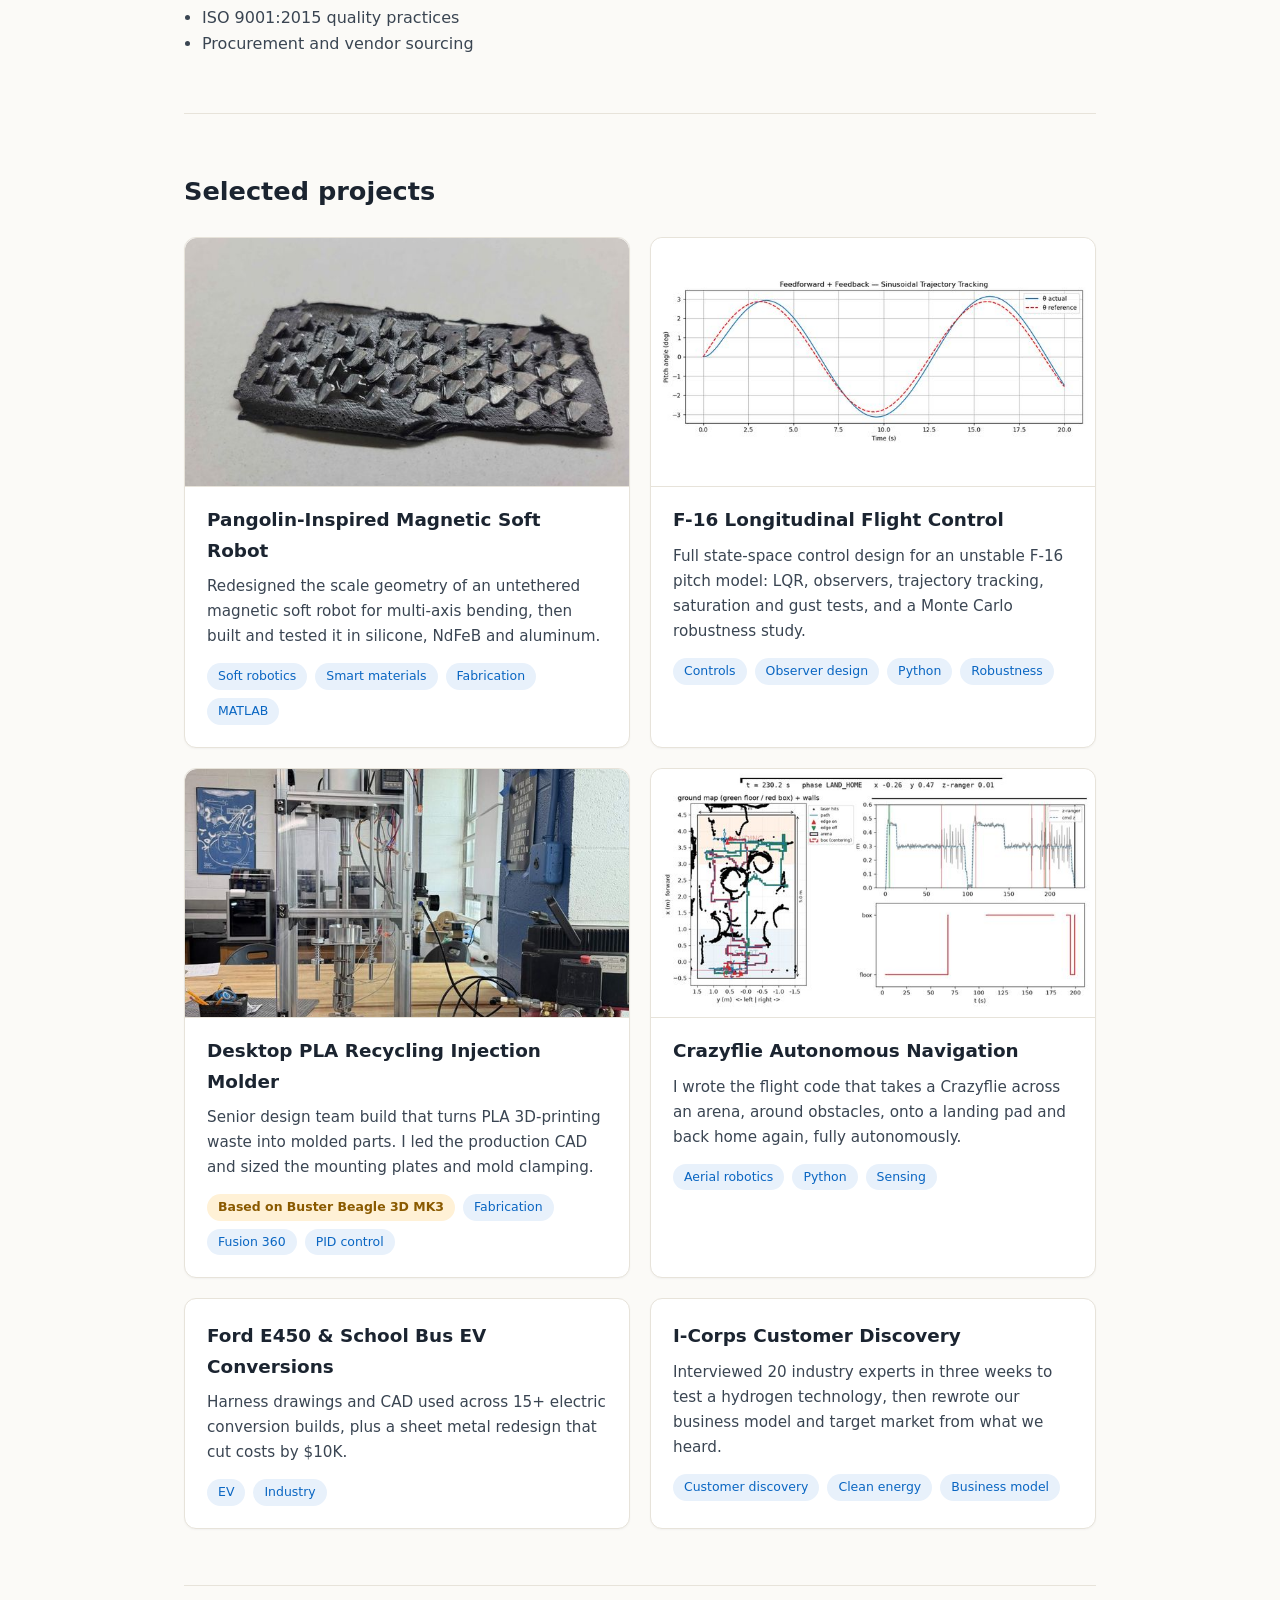
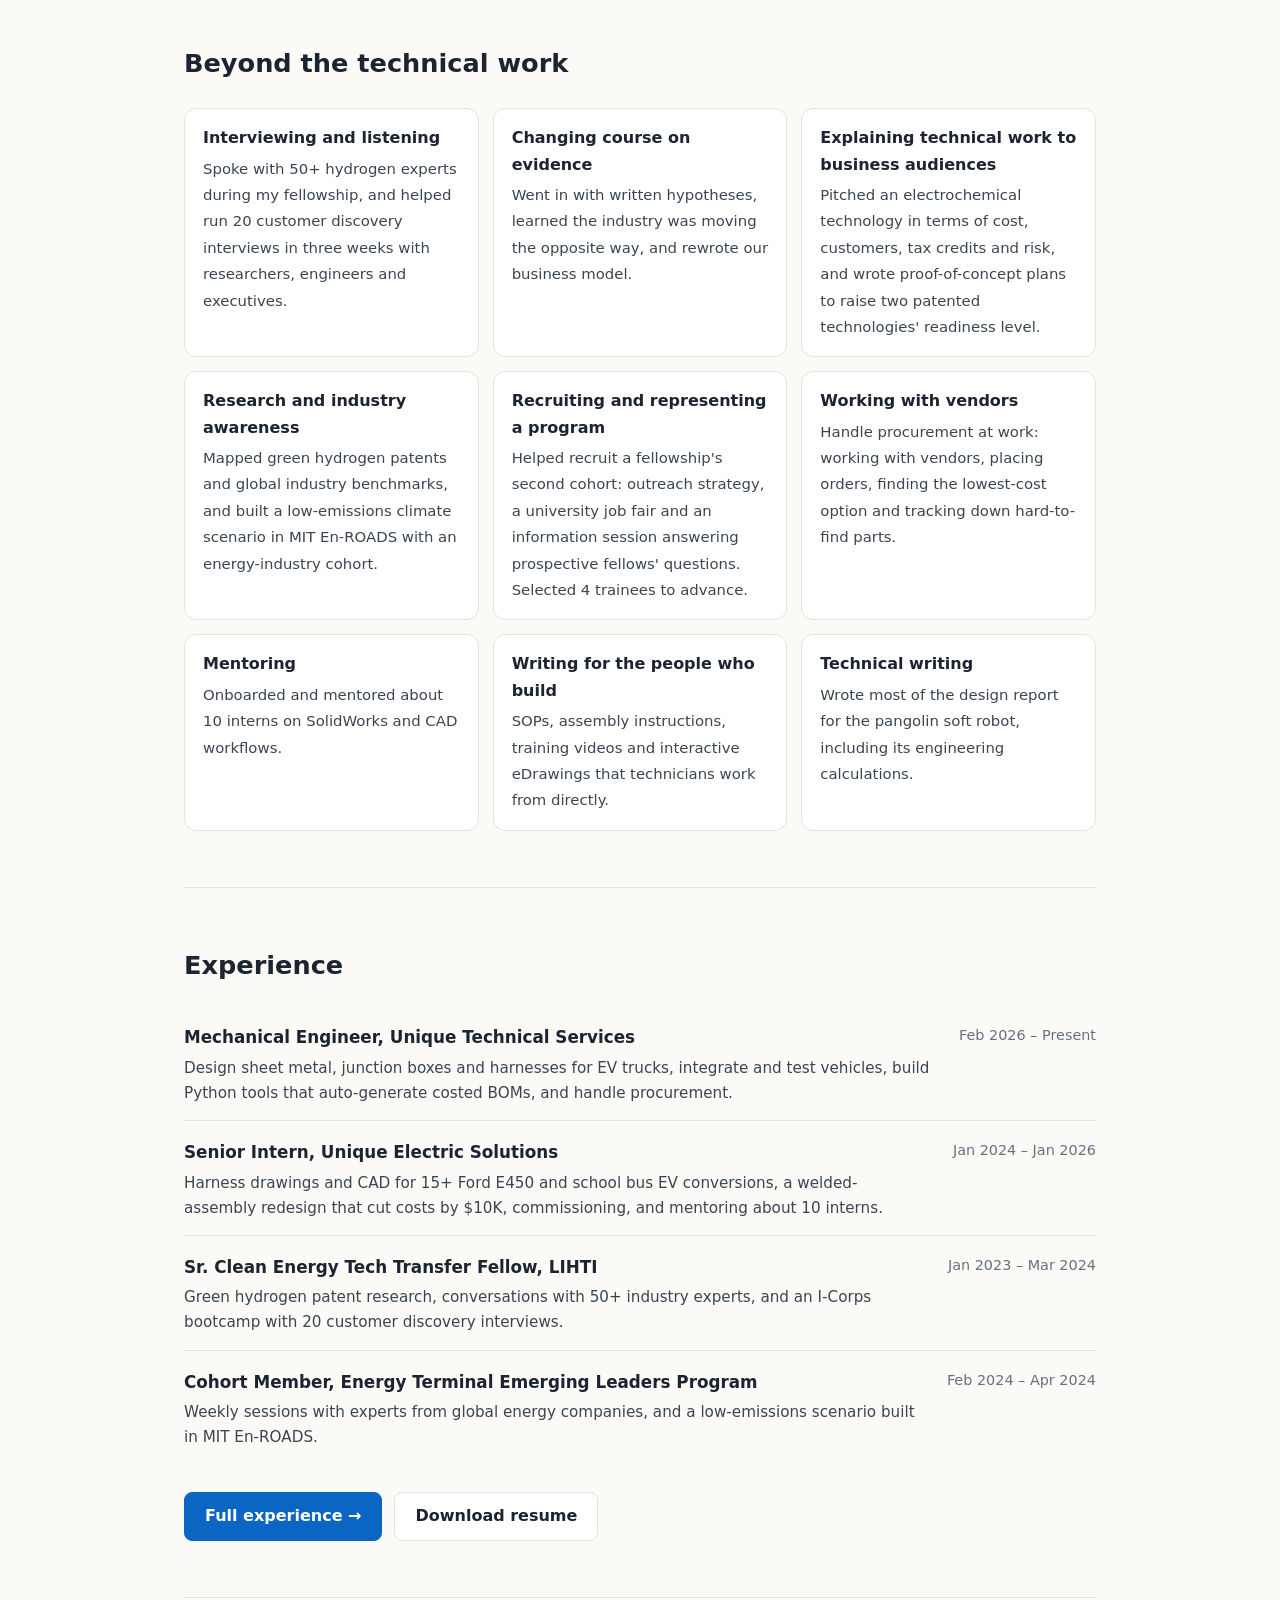
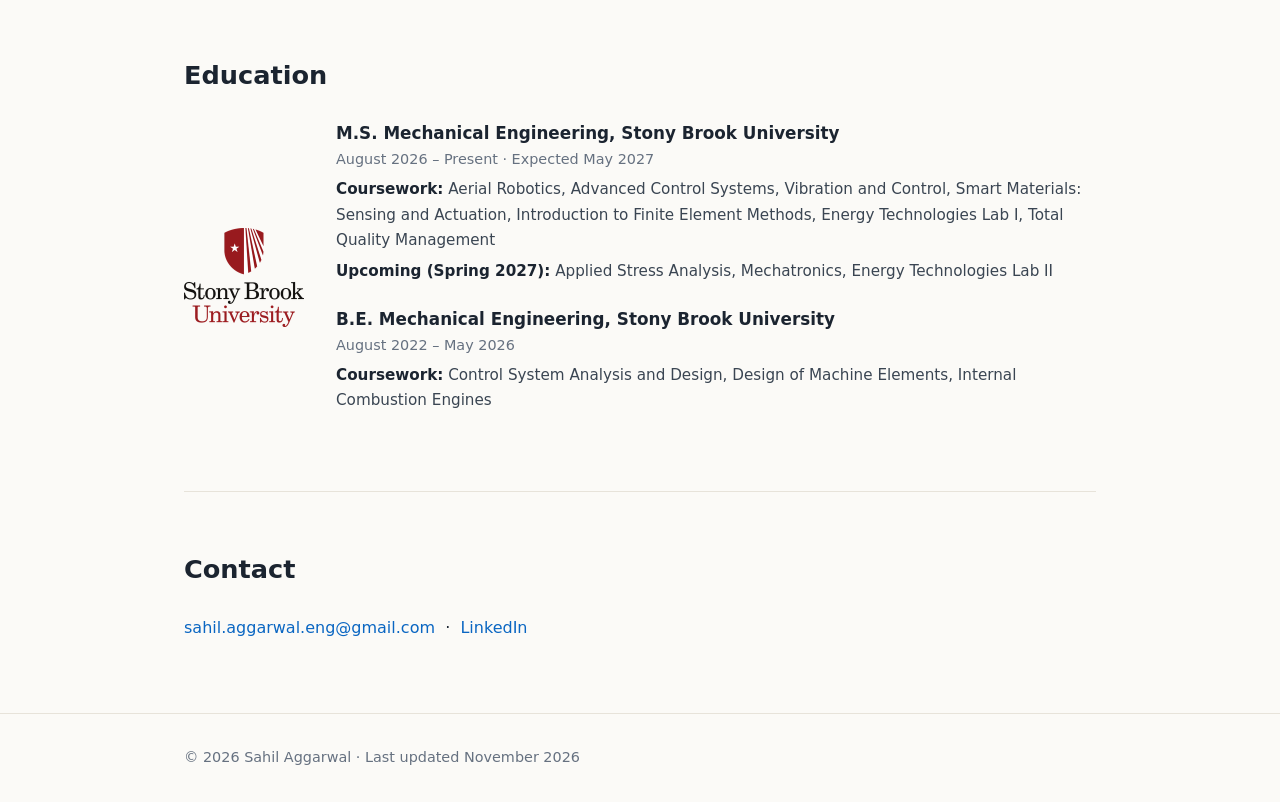
==== commit 5d4f9fb7: "Move full experience to its own page, add home summary, separate upcoming courses, center logo Co-Au" ====
--- a/index.html
+++ b/index.html
@@ -28,7 +28,7 @@
     <nav>
       <a href="#skills">Skills</a>
       <a href="#projects">Projects</a>
-      <a href="#experience">Experience</a>
+      <a href="experience.html">Experience</a>
       <a href="#education">Education</a>
       <a href="#contact">Contact</a>
     </nav>
@@ -140,93 +140,42 @@
         <a href="projects/icorps-customer-discovery.html"><b>Interviewing and listening</b><span>Spoke with 50+ hydrogen experts during my fellowship, and helped run 20 customer discovery interviews in three weeks with researchers, engineers and executives.</span></a>
         <a href="projects/icorps-customer-discovery.html"><b>Changing course on evidence</b><span>Went in with written hypotheses, learned the industry was moving the opposite way, and rewrote our business model.</span></a>
         <a href="projects/icorps-customer-discovery.html"><b>Explaining technical work to business audiences</b><span>Pitched an electrochemical technology in terms of cost, customers, tax credits and risk, and wrote proof-of-concept plans to raise two patented technologies' readiness level.</span></a>
-        <a href="#experience"><b>Research and industry awareness</b><span>Mapped green hydrogen patents and global industry benchmarks, and built a low-emissions climate scenario in MIT En-ROADS with an energy-industry cohort.</span></a>
-        <a href="#experience"><b>Recruiting and representing a program</b><span>Helped recruit a fellowship's second cohort: outreach strategy, a university job fair and an information session answering prospective fellows' questions. Selected 4 trainees to advance.</span></a>
-        <a href="#experience"><b>Working with vendors</b><span>Handle procurement at work: working with vendors, placing orders, finding the lowest-cost option and tracking down hard-to-find parts.</span></a>
-        <a href="#experience"><b>Mentoring</b><span>Onboarded and mentored about 10 interns on SolidWorks and CAD workflows.</span></a>
-        <a href="#experience"><b>Writing for the people who build</b><span>SOPs, assembly instructions, training videos and interactive eDrawings that technicians work from directly.</span></a>
+        <a href="experience.html"><b>Research and industry awareness</b><span>Mapped green hydrogen patents and global industry benchmarks, and built a low-emissions climate scenario in MIT En-ROADS with an energy-industry cohort.</span></a>
+        <a href="experience.html"><b>Recruiting and representing a program</b><span>Helped recruit a fellowship's second cohort: outreach strategy, a university job fair and an information session answering prospective fellows' questions. Selected 4 trainees to advance.</span></a>
+        <a href="experience.html"><b>Working with vendors</b><span>Handle procurement at work: working with vendors, placing orders, finding the lowest-cost option and tracking down hard-to-find parts.</span></a>
+        <a href="experience.html"><b>Mentoring</b><span>Onboarded and mentored about 10 interns on SolidWorks and CAD workflows.</span></a>
+        <a href="experience.html"><b>Writing for the people who build</b><span>SOPs, assembly instructions, training videos and interactive eDrawings that technicians work from directly.</span></a>
         <a href="projects/pangolin-robot.html"><b>Technical writing</b><span>Wrote most of the design report for the pangolin soft robot, including its engineering calculations.</span></a>
       </div>
     </section>
 
     <section id="experience">
       <h2>Experience</h2>
-      <div class="job">
-        <h3>Mechanical Engineer, Unique Technical Services</h3>
-        <div class="meta">February 2026 &ndash; Present &middot; EV truck builds</div>
-        <h4 class="sub-label">Design</h4>
-        <ul>
-          <li>Design custom fabricated sheet metal components for EV applications, with detailed drawings and hole placement for component mounting.</li>
-          <li>Develop junction box layouts, planning wire routing and component placement for serviceability and clean installation.</li>
-          <li>Produce harness drawings that technicians use directly for fabrication and installation.</li>
-          <li>Executed an engineering change integrating 3 onboard chargers into a vehicle platform: harness additions, charger placement, AC distribution box changes, and wire and terminal block counts.</li>
-          <li>Designed a 12V distribution layout, including busbar updates and terminal placement, and coordinated its release for sourcing.</li>
-        </ul>
-        <h4 class="sub-label">Build and test</h4>
-        <ul>
-          <li>Performed cabin-to-chassis integration on EV builds: connected air lines, ran electrical tests, verified charging and confirmed core vehicle functions.</li>
-          <li>Built harnesses for direct client shipment.</li>
-        </ul>
-        <h4 class="sub-label">Software and automation</h4>
-        <ul>
-          <li>Built a Python tool that pulls from Odoo BOMs and the part-number database to auto-generate costed BOMs, centralizing BOM creation by assembly part number, and recorded training videos so the engineering team could adopt it.</li>
-          <li>Updated a Python application that converts SolidWorks mechanical circuit summaries into wire-machine-ready output.</li>
-        </ul>
-        <h4 class="sub-label">Documentation, quality and procurement</h4>
-        <ul>
-          <li>Wrote complete vehicle assembly instructions for EV truck builds (tools, torque specs, charging procedure, photos), plus instructional slideshows for wire installation and routing.</li>
-          <li>Authored the SOP for wire machine maintenance and troubleshooting.</li>
-          <li>Completed ISO 9001:2015 Internal Audit Training and began bringing quality management practices into company processes.</li>
-          <li>Handle procurement for projects: work directly with vendors, place orders, find the lowest-cost options and track down hard-to-find parts, weighing price against lead time.</li>
-          <li>Marked up electrical schematics for EE team design updates, and completed foundational Altium PCB design work ahead of board development.</li>
-        </ul>
-      </div>
-      <div class="job">
-        <h3>Senior Intern, Unique Electric Solutions</h3>
-        <div class="meta">January 2024 &ndash; January 2026 &middot; Ford E450 and school bus EV conversions</div>
-        <h4 class="sub-label">Design</h4>
-        <ul>
-          <li>Produced flat harness drawings and matching 3D CAD reference models that technicians used directly to build and install harnesses across 15+ EV conversion builds.</li>
-          <li>Redesigned legacy SolidWorks drawings with the ME team, converting bent sheet metal parts to welded assemblies and writing new drawings and welding instructions, reducing EV costs by $10K.</li>
-          <li>Created mechanical drawings for custom sheet metal components, with dimensioning and fabrication specs.</li>
-          <li>Designed sub-assembly layouts for electrical junction boxes, coordinating fit between wiring, enclosure and mounting constraints.</li>
-          <li>Took field measurements and selected a driveshaft for a vehicle application based on fit and vendor specifications.</li>
-        </ul>
-        <h4 class="sub-label">Keeping design, production and purchasing in sync</h4>
-        <ul>
-          <li>Kept SolidWorks models, electrical schematics and procurement/BOM data synchronized to prevent design-to-production mismatches.</li>
-          <li>Wrote part descriptions and assigned part numbers to standardize component identification across the vehicle BOM.</li>
-          <li>Wrote installation documentation defining build sequencing across subsystems, including interactive eDrawings with embedded BOMs that let technicians click a part to identify it.</li>
-          <li>Authored SOPs for QC stations and supported ECN execution using Lean principles.</li>
-          <li>Handled much of the procurement for conversion projects: worked with vendors, placed orders, found the lowest-cost options and tracked down hard-to-find parts, weighing price against lead time.</li>
-        </ul>
-        <h4 class="sub-label">On the floor</h4>
-        <ul>
-          <li>Investigated and resolved recurring electrical and mechanical issues across the conversion fleet.</li>
-          <li>Supported vehicle commissioning, including fuse installation and helping the EE team during system testing.</li>
-          <li>Mentored about 10 incoming interns on SolidWorks workflows and onboarding.</li>
-        </ul>
-      </div>
-
-      <h3 class="group">Programs and fellowships</h3>
-      <div class="job">
-        <h3>Cohort Member, Energy Terminal Emerging Leaders Program</h3>
-        <div class="meta">February 2024 &ndash; April 2024</div>
-        <ul>
-          <li>Took part in weekly sessions with experts from leading global energy companies, building a network with industry experts and peers.</li>
-          <li>Used MIT En-ROADS to build a low-emissions climate scenario by adjusting key policy and technology parameters.</li>
-        </ul>
-      </div>
-      <div class="job">
-        <h3>Sr. Clean Energy Tech Transfer Fellow, LIHTI</h3>
-        <div class="meta">January 2023 &ndash; March 2024</div>
-        <ul>
-          <li>Researched clean energy patents with a focus on green hydrogen production, identifying key innovations and opportunities for advancement.</li>
-          <li>Spoke with 50+ experts in the hydrogen space about industry pain points and growth prospects, building a working picture of global hydrogen benchmarks and developments.</li>
-          <li>Completed the NY I-Corps Hub &times; Gotham Innovation Gambit regional I-Corps Lean Bootcamp, running 20 customer discovery interviews in three weeks (<a href="projects/icorps-customer-discovery.html">see the project</a>).</li>
-          <li>Developed proof-of-concept plans for two patented technologies, outlining the development process and strategies to raise their Technology Readiness Level.</li>
-          <li>Helped build the CETX program's second cohort: recruitment strategy and outreach, the SBU job fair and an information session for prospective fellows. Selected 4 trainees to advance to full Fellows.</li>
-        </ul>
+      <div class="exp-summary">
+        <div class="exp-row">
+          <div><h3>Mechanical Engineer, Unique Technical Services</h3>
+            <p>Design sheet metal, junction boxes and harnesses for EV trucks, integrate and test vehicles, build Python tools that auto-generate costed BOMs, and handle procurement.</p></div>
+          <div class="meta">Feb 2026 &ndash; Present</div>
+        </div>
+        <div class="exp-row">
+          <div><h3>Senior Intern, Unique Electric Solutions</h3>
+            <p>Harness drawings and CAD for 15+ Ford E450 and school bus EV conversions, a welded-assembly redesign that cut costs by $10K, commissioning, and mentoring about 10 interns.</p></div>
+          <div class="meta">Jan 2024 &ndash; Jan 2026</div>
+        </div>
+        <div class="exp-row">
+          <div><h3>Sr. Clean Energy Tech Transfer Fellow, LIHTI</h3>
+            <p>Green hydrogen patent research, conversations with 50+ industry experts, and an I-Corps bootcamp with 20 customer discovery interviews.</p></div>
+          <div class="meta">Jan 2023 &ndash; Mar 2024</div>
+        </div>
+        <div class="exp-row">
+          <div><h3>Cohort Member, Energy Terminal Emerging Leaders Program</h3>
+            <p>Weekly sessions with experts from global energy companies, and a low-emissions scenario built in MIT En-ROADS.</p></div>
+          <div class="meta">Feb 2024 &ndash; Apr 2024</div>
+        </div>
+      </div>
+      <div class="cta">
+        <a class="btn primary" href="experience.html">Full experience &rarr;</a>
+        <a class="btn" href="Sahil-Aggarwal-Resume.pdf">Download resume</a>
       </div>
     </section>
 
@@ -239,8 +188,9 @@
         <h3>M.S. Mechanical Engineering, Stony Brook University</h3>
         <div class="meta">August 2026 &ndash; Present &middot; Expected May 2027</div>
         <p class="courses"><b>Coursework:</b> Aerial Robotics, Advanced Control Systems, Vibration and Control,
-          Smart Materials: Sensing and Actuation, Introduction to Finite Element Methods, Applied Stress Analysis,
-          Mechatronics, Energy Technologies Lab I &amp; II, Total Quality Management</p>
+          Smart Materials: Sensing and Actuation, Introduction to Finite Element Methods, Energy Technologies Lab I,
+          Total Quality Management</p>
+        <p class="courses"><b>Upcoming (Spring 2027):</b> Applied Stress Analysis, Mechatronics, Energy Technologies Lab II</p>
       </div>
       <div class="job">
         <h3>B.E. Mechanical Engineering, Stony Brook University</h3>
--- a/style.css
+++ b/style.css
@@ -66,12 +66,25 @@
 .btn:hover { text-decoration: none; filter: brightness(0.96); }
 
 /* Education */
-.edu { display: grid; grid-template-columns: 120px 1fr; gap: 32px; align-items: start; }
-.edu-logo { width: 120px; height: auto; margin-top: 4px; }
+.edu { display: grid; grid-template-columns: 120px 1fr; gap: 32px; align-items: center; }
+.edu-logo { width: 120px; height: auto; }
 @media (max-width: 560px) {
   .edu { grid-template-columns: 1fr; gap: 18px; }
   .edu-logo { width: 96px; }
 }
+
+/* Experience summary (home) */
+.exp-summary { display: grid; gap: 4px; }
+.exp-row { display: grid; grid-template-columns: 1fr auto; gap: 24px; padding: 14px 0; border-bottom: 1px solid var(--line); }
+.exp-row:last-child { border-bottom: 0; }
+.exp-row h3 { margin: 0 0 4px; font-size: 1.05rem; }
+.exp-row p { margin: 0; color: var(--body); font-size: 0.95rem; }
+.exp-row .meta { color: var(--muted); font-size: 0.9rem; white-space: nowrap; }
+@media (max-width: 560px) {
+  .exp-row { grid-template-columns: 1fr; gap: 2px; }
+  .exp-row .meta { order: -1; }
+}
+.exp-full { border-top: 0; padding-top: 8px; }
 
 /* Hero highlights */
 .highlights {
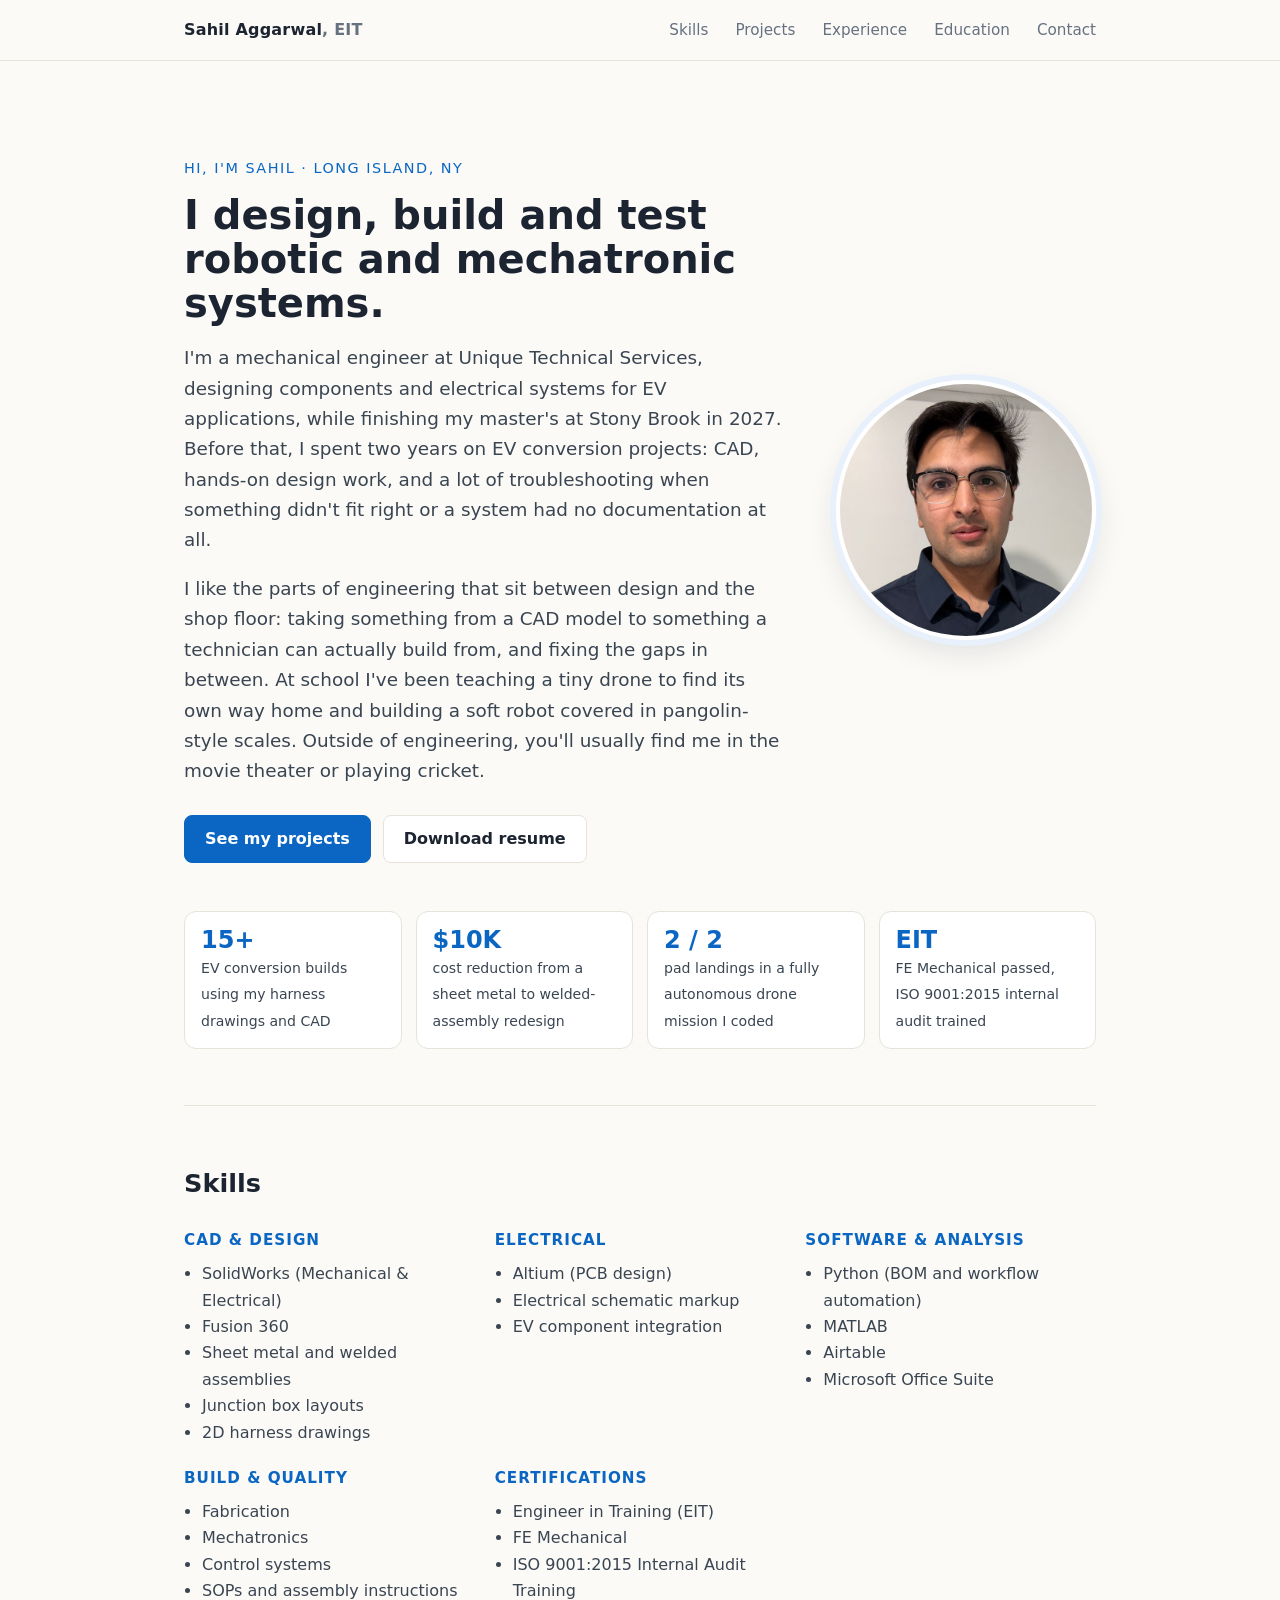
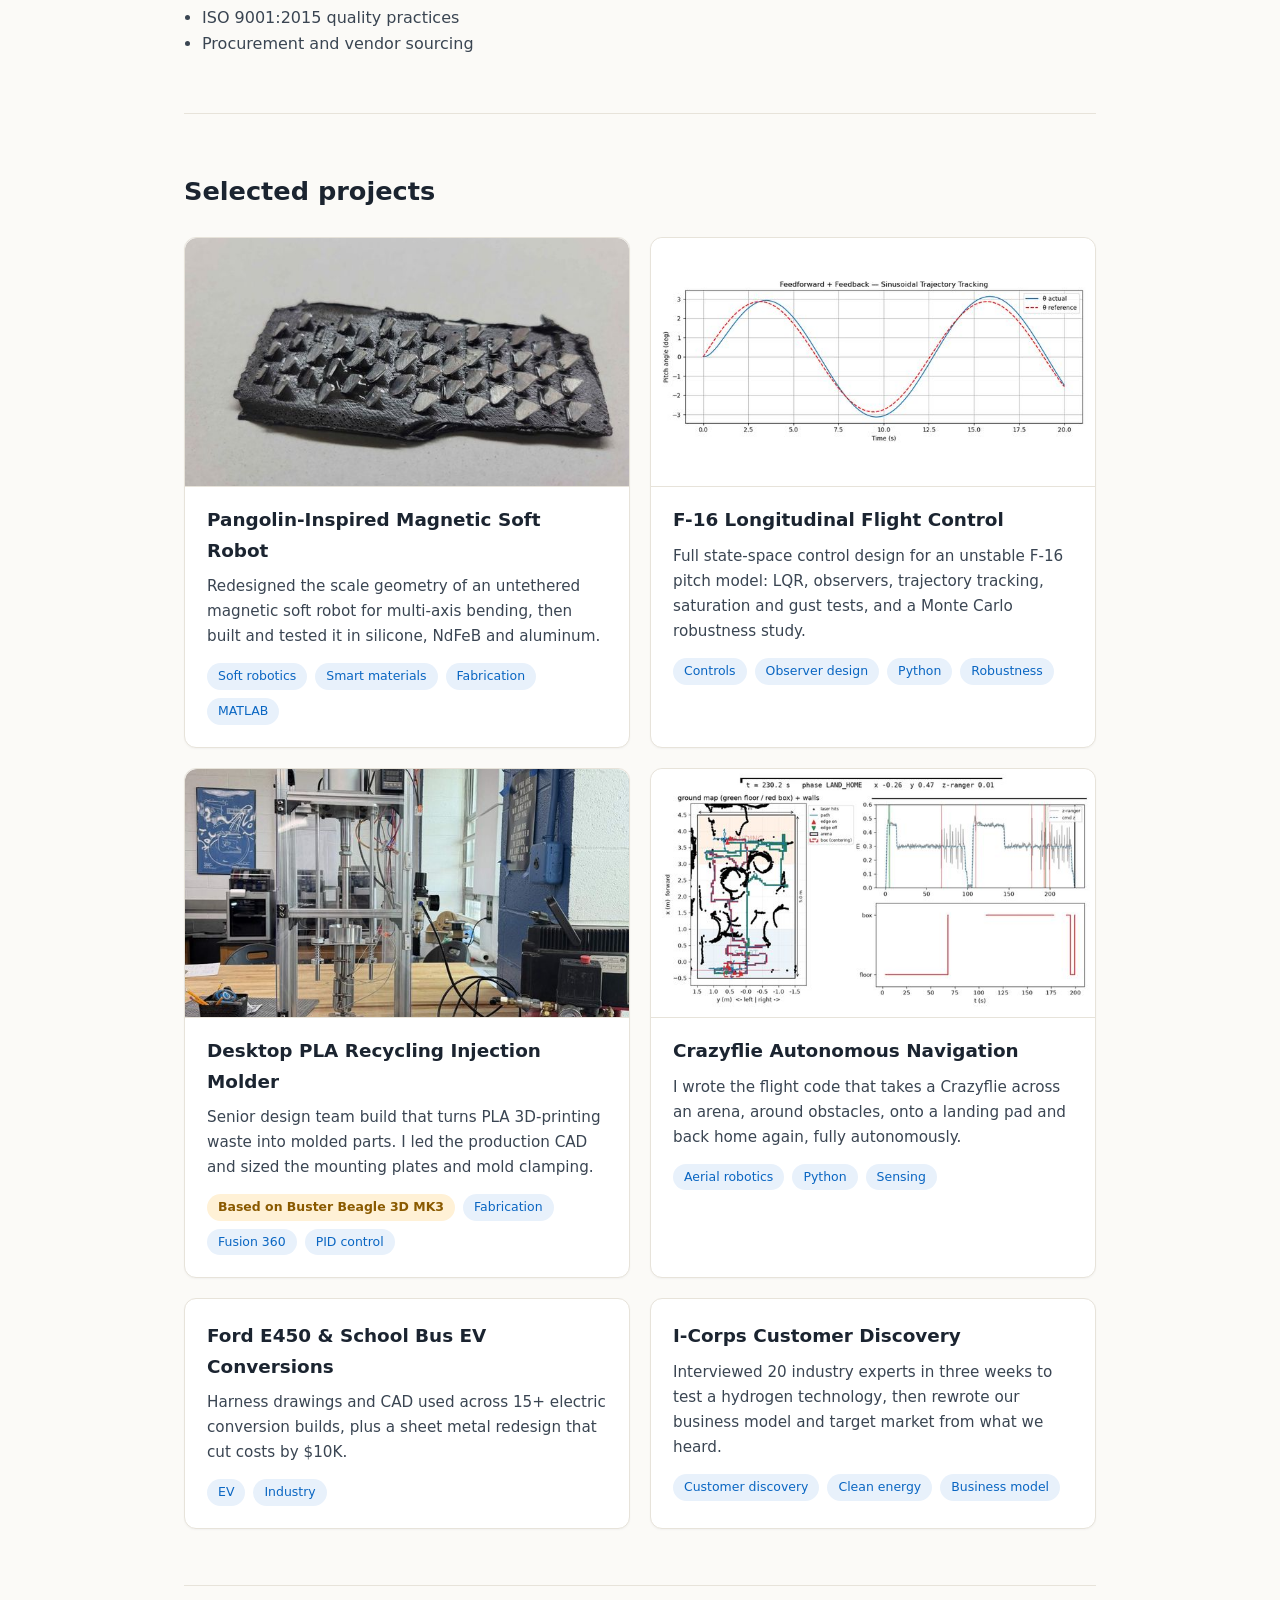
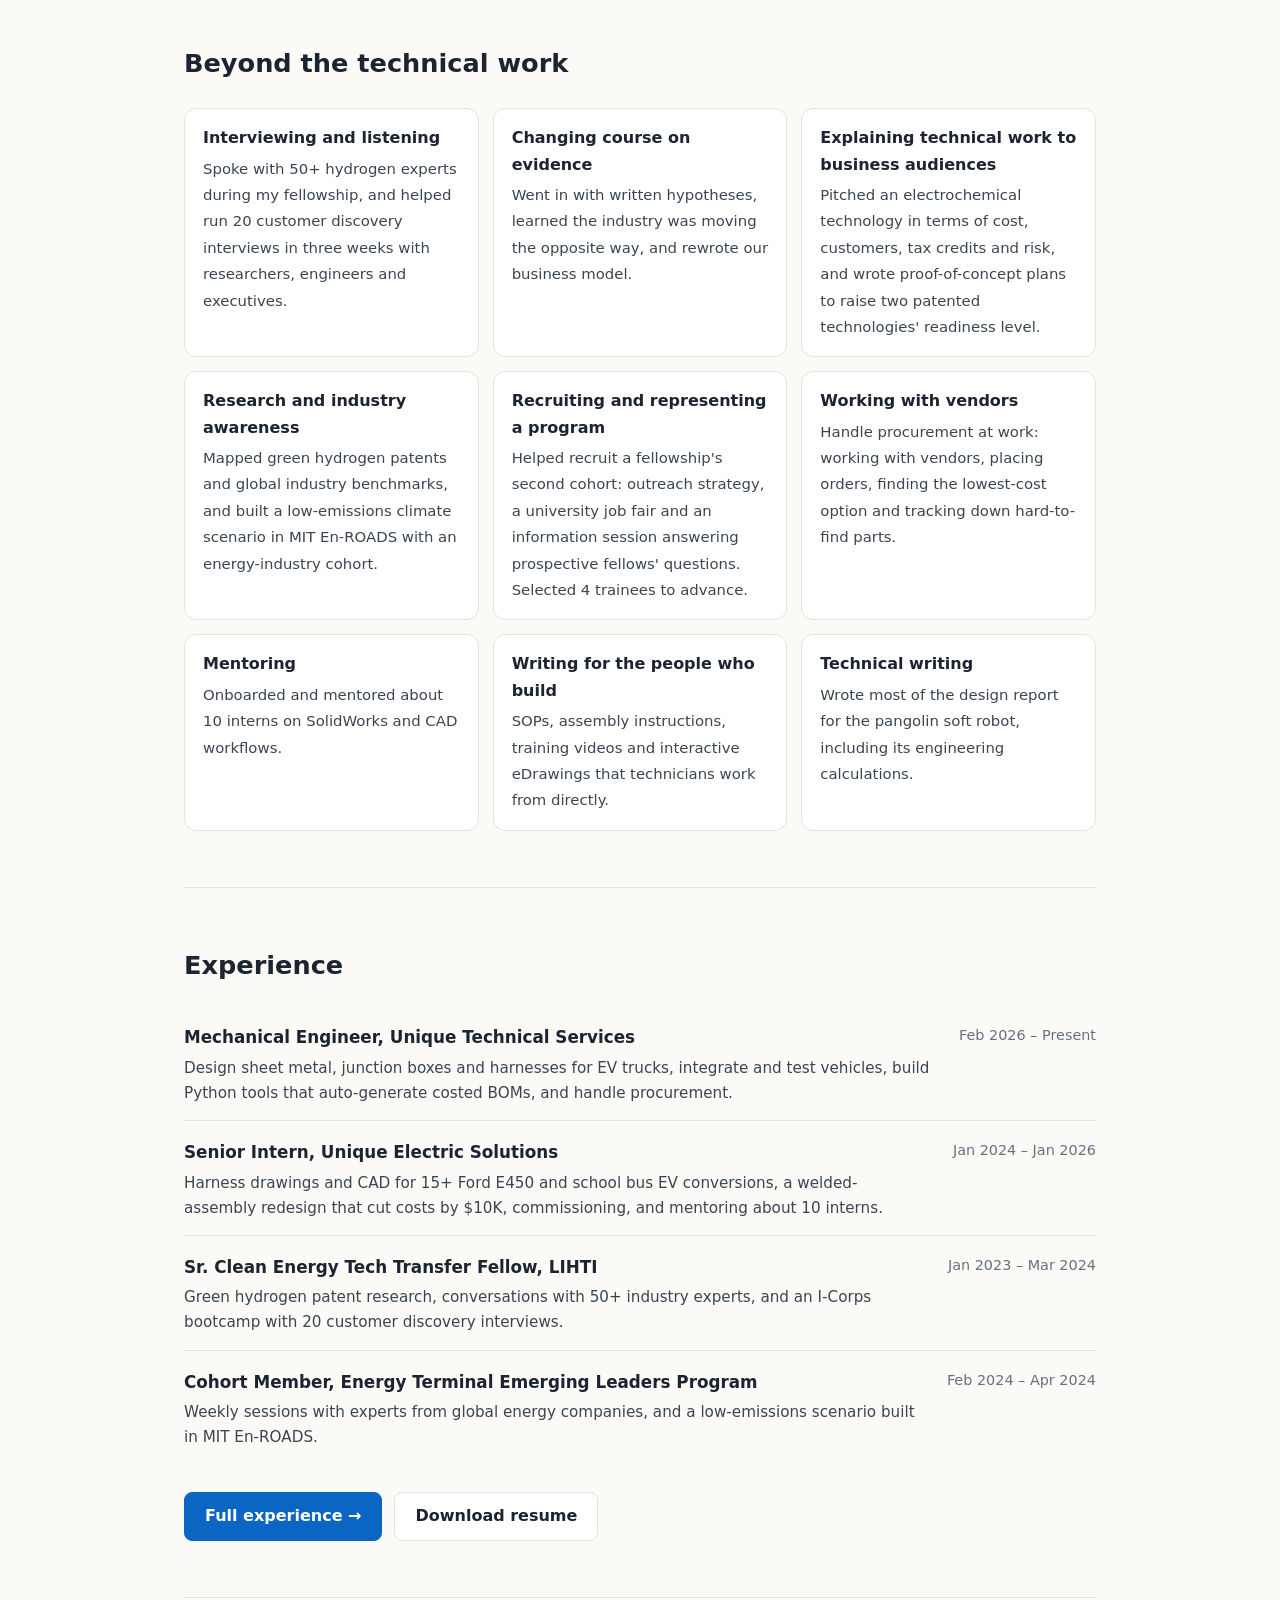
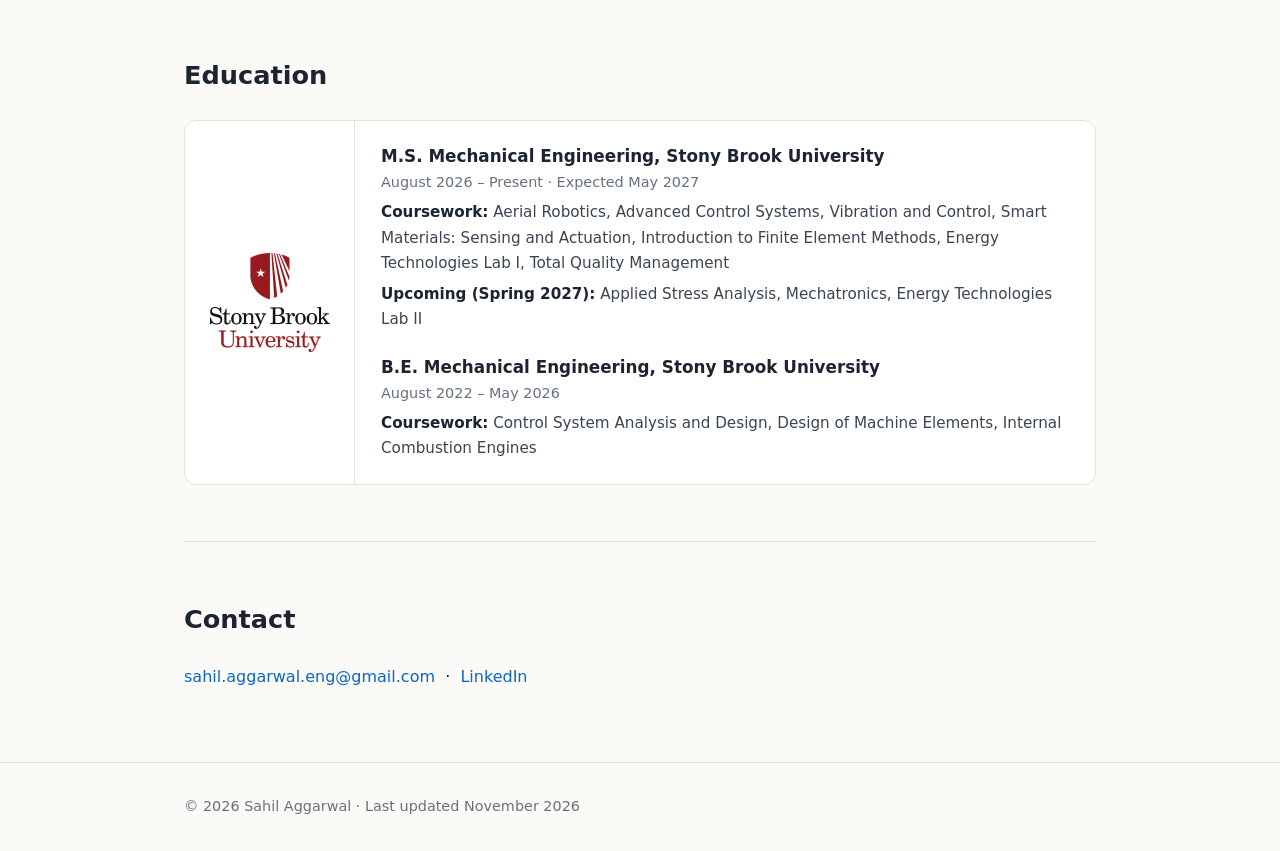
==== commit 74afa14f: "Group Stony Brook logo and degrees in one education card Co-Authored-By: Claude Opus 5.5 <noreply@an" ====
--- a/index.html
+++ b/index.html
@@ -182,8 +182,8 @@
     <section id="education">
       <h2>Education</h2>
       <div class="edu">
-      <img class="edu-logo" src="images/stony-brook-logo.png" width="120" height="99" loading="lazy" alt="Stony Brook University">
-      <div>
+      <div class="edu-logo-cell"><img class="edu-logo" src="images/stony-brook-logo.png" width="120" height="99" loading="lazy" alt="Stony Brook University"></div>
+      <div class="edu-degrees">
       <div class="job">
         <h3>M.S. Mechanical Engineering, Stony Brook University</h3>
         <div class="meta">August 2026 &ndash; Present &middot; Expected May 2027</div>
--- a/style.css
+++ b/style.css
@@ -66,11 +66,19 @@
 .btn:hover { text-decoration: none; filter: brightness(0.96); }
 
 /* Education */
-.edu { display: grid; grid-template-columns: 120px 1fr; gap: 32px; align-items: center; }
+.edu {
+  display: grid; grid-template-columns: 170px 1fr; align-items: stretch;
+  background: var(--panel); border: 1px solid var(--line); border-radius: 12px; overflow: hidden;
+}
+.edu-logo-cell { display: grid; place-items: center; padding: 24px; border-right: 1px solid var(--line); }
 .edu-logo { width: 120px; height: auto; }
+.edu-degrees { padding: 22px 26px; }
+.edu-degrees .job:last-child { margin-bottom: 0; }
 @media (max-width: 560px) {
-  .edu { grid-template-columns: 1fr; gap: 18px; }
-  .edu-logo { width: 96px; }
+  .edu { grid-template-columns: 1fr; }
+  .edu-logo-cell { border-right: 0; border-bottom: 1px solid var(--line); padding: 18px; }
+  .edu-logo { width: 100px; }
+  .edu-degrees { padding: 18px; }
 }
 
 /* Experience summary (home) */
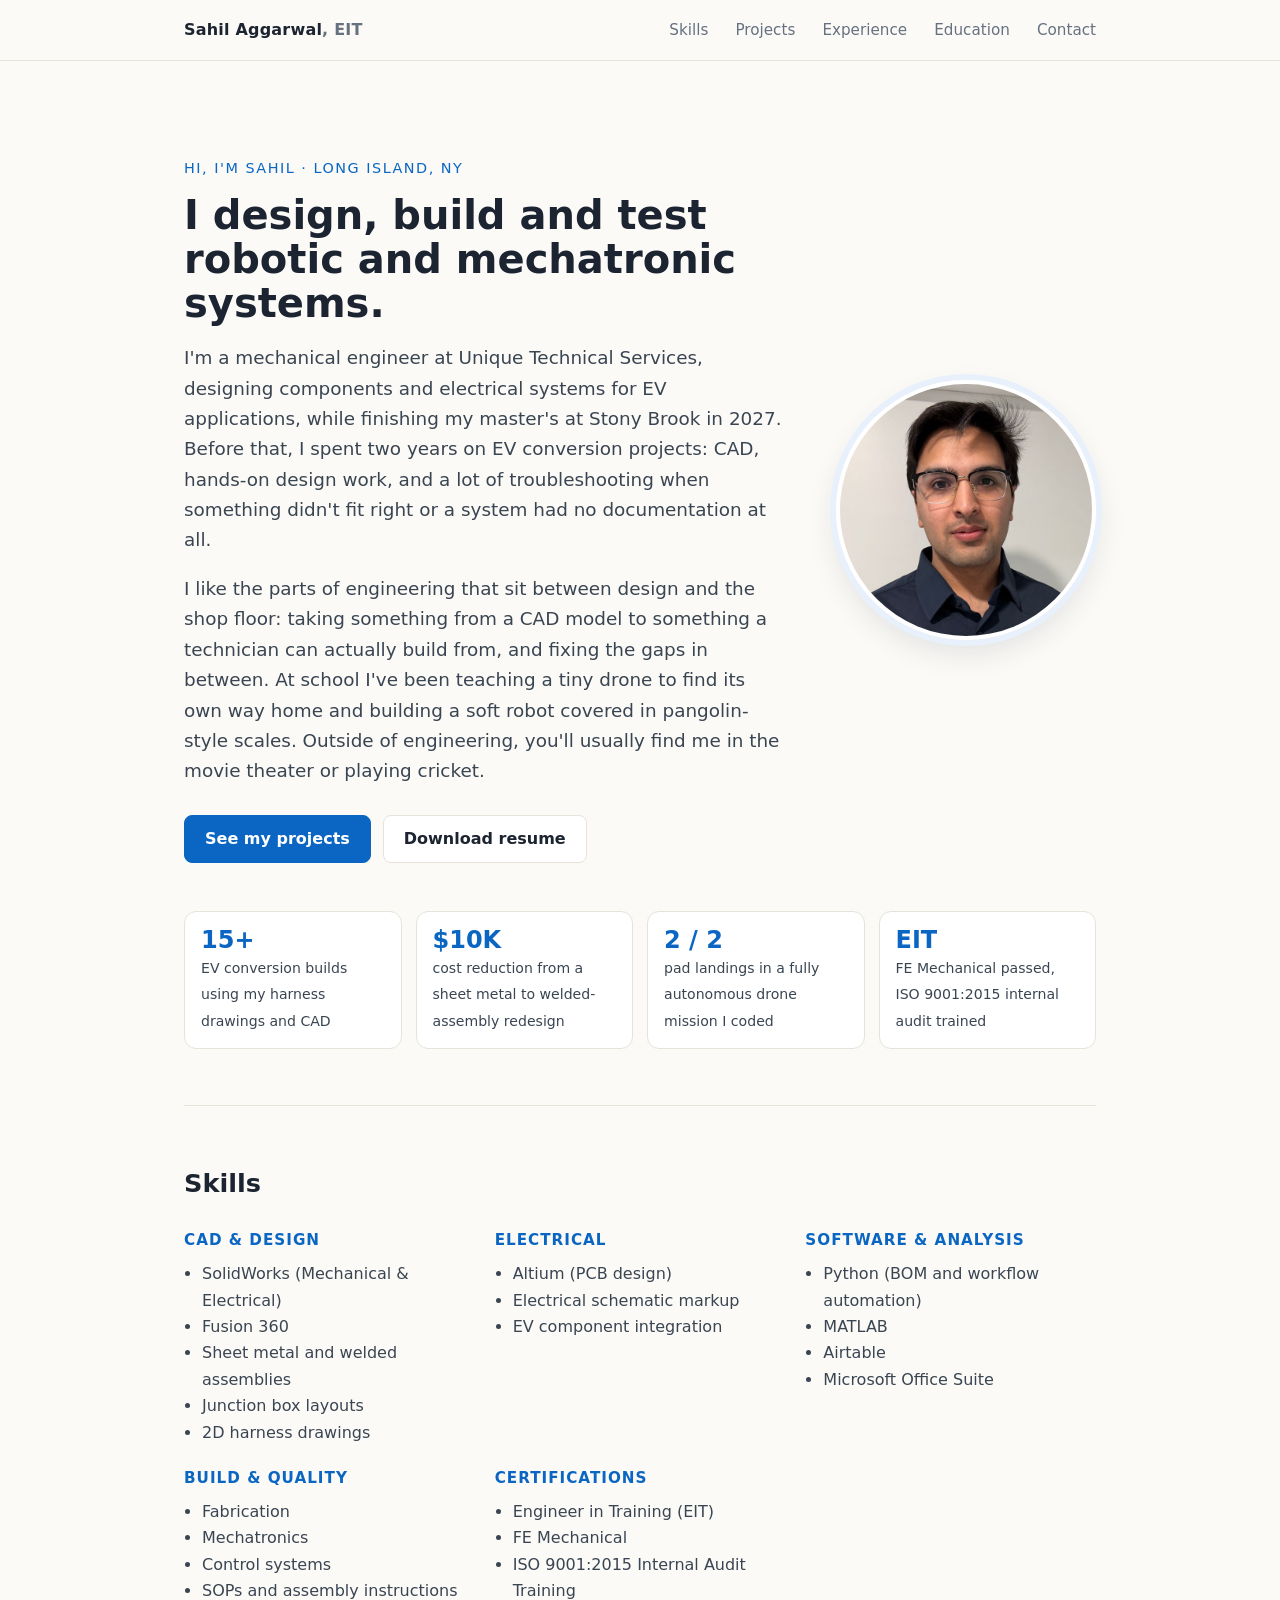
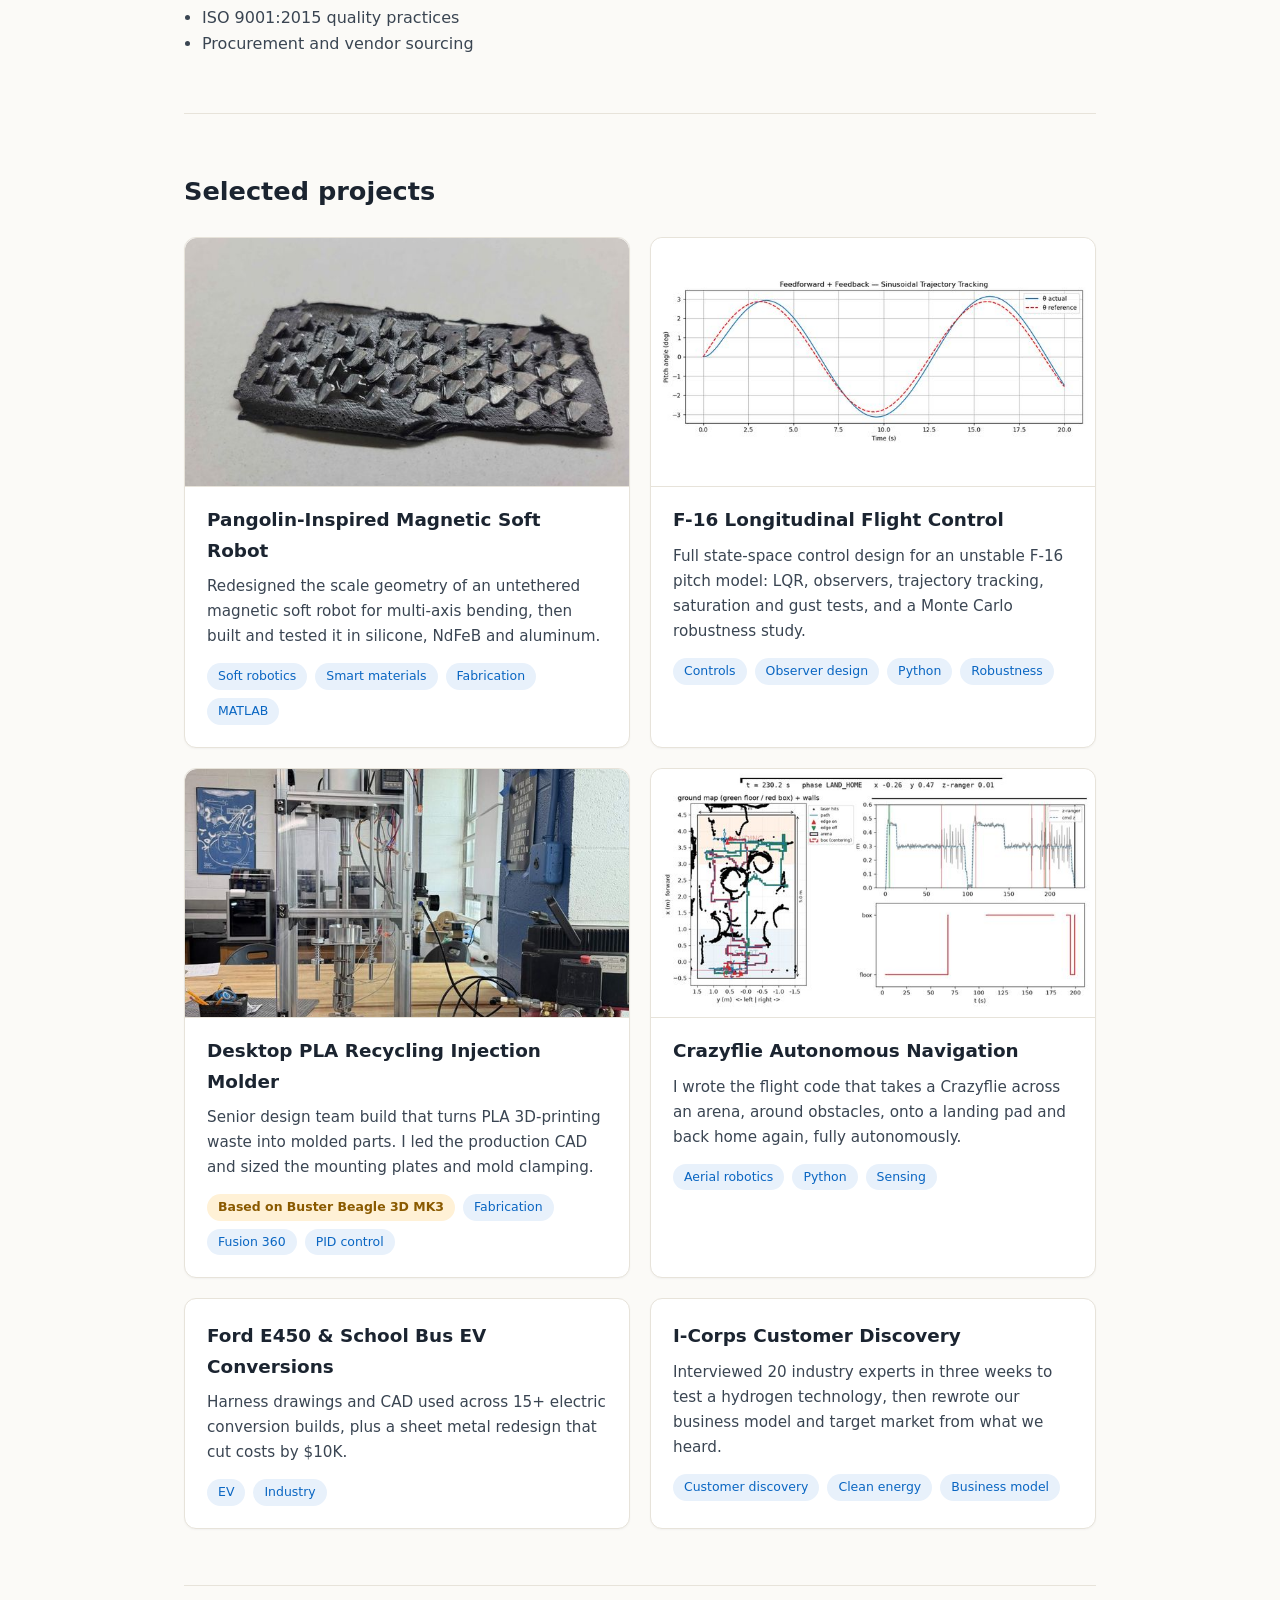
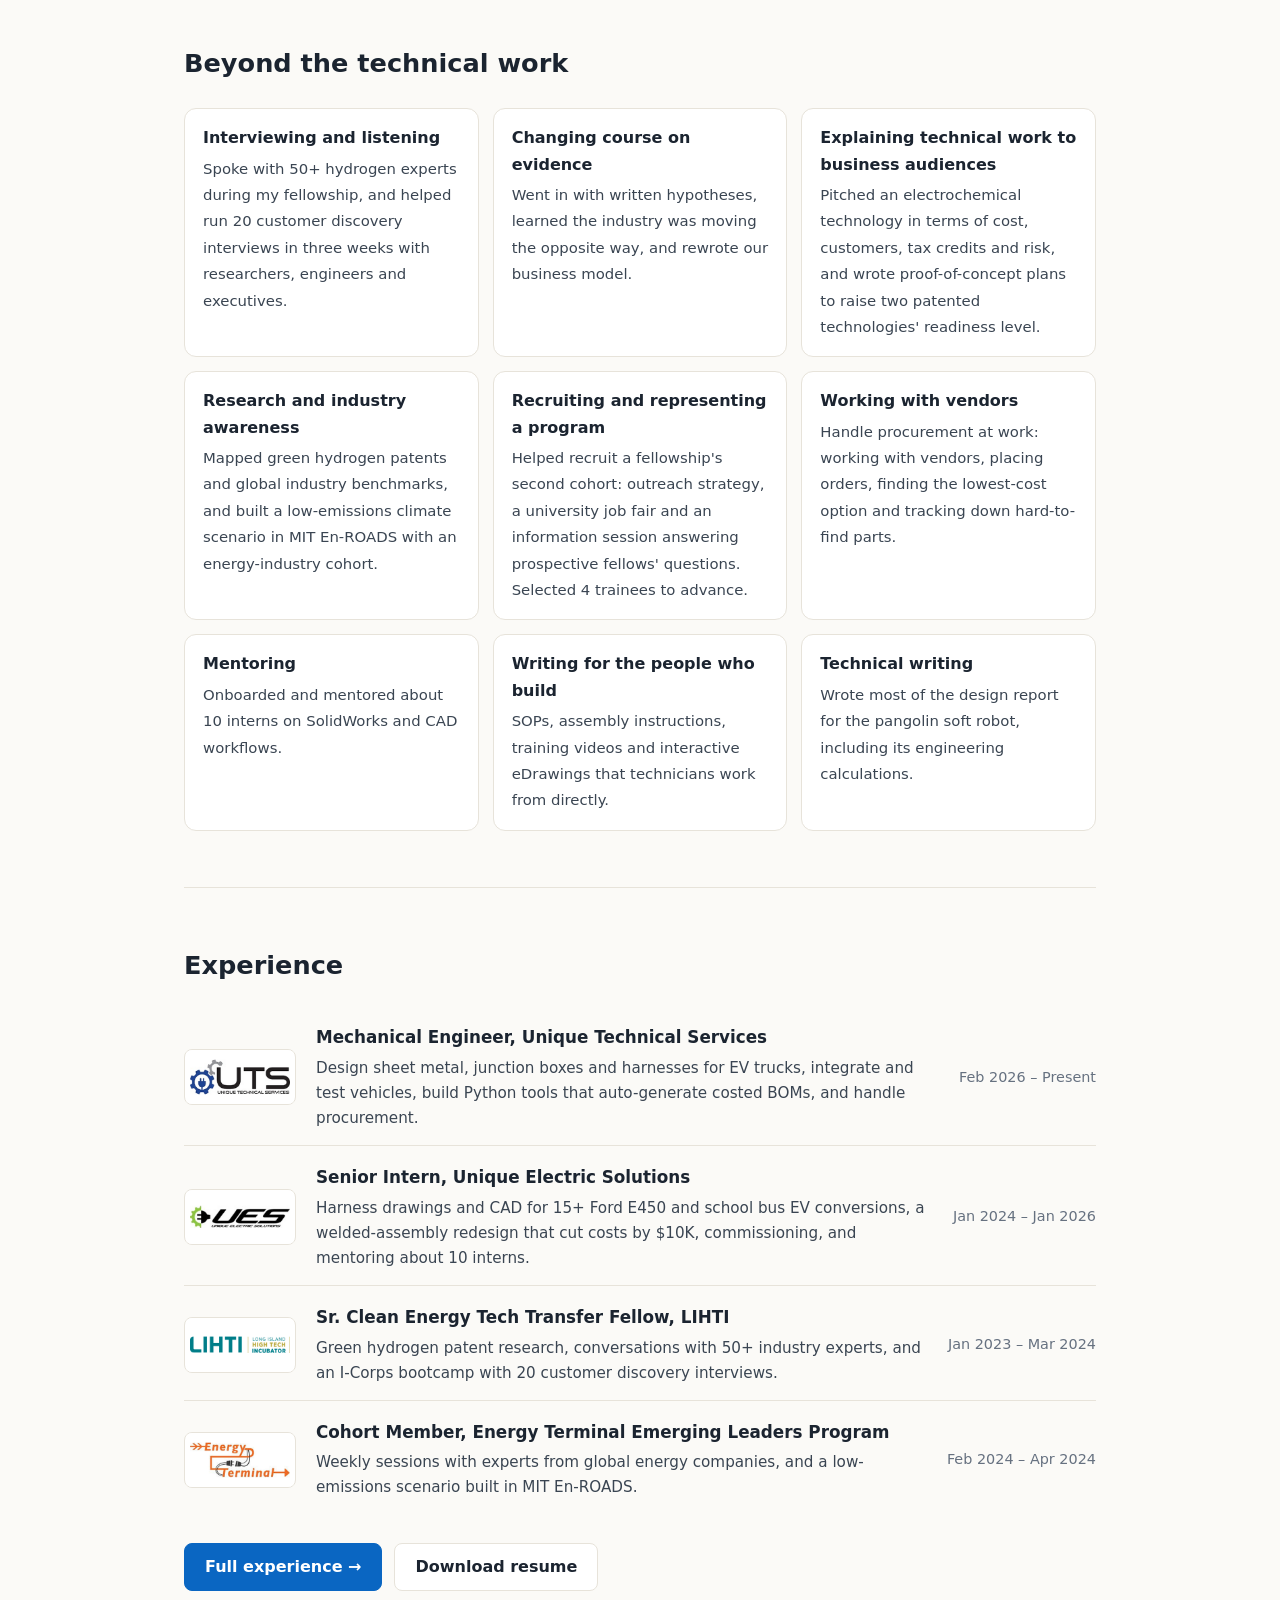
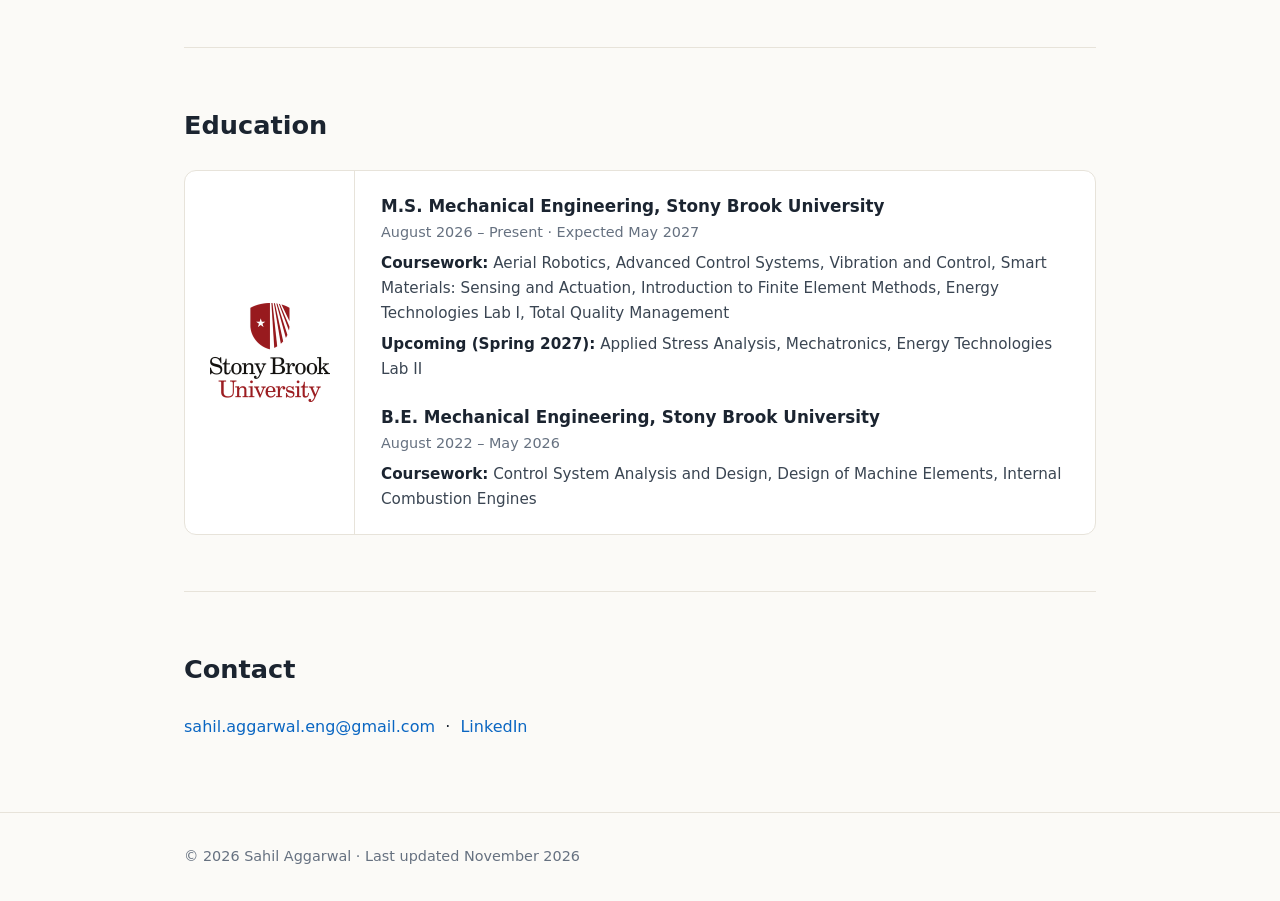
==== commit 329c4711: "Add company logos to home experience summary Co-Authored-By: Claude Opus 5.5 <noreply@anthropic.com>" ====
--- a/index.html
+++ b/index.html
@@ -153,21 +153,25 @@
       <h2>Experience</h2>
       <div class="exp-summary">
         <div class="exp-row">
+          <img class="exp-logo" src="images/logos/uts.png" width="160" height="80" loading="lazy" alt="Unique Technical Services logo">
           <div><h3>Mechanical Engineer, Unique Technical Services</h3>
             <p>Design sheet metal, junction boxes and harnesses for EV trucks, integrate and test vehicles, build Python tools that auto-generate costed BOMs, and handle procurement.</p></div>
           <div class="meta">Feb 2026 &ndash; Present</div>
         </div>
         <div class="exp-row">
+          <img class="exp-logo" src="images/logos/ues.png" width="160" height="80" loading="lazy" alt="Unique Electric Solutions logo">
           <div><h3>Senior Intern, Unique Electric Solutions</h3>
             <p>Harness drawings and CAD for 15+ Ford E450 and school bus EV conversions, a welded-assembly redesign that cut costs by $10K, commissioning, and mentoring about 10 interns.</p></div>
           <div class="meta">Jan 2024 &ndash; Jan 2026</div>
         </div>
         <div class="exp-row">
+          <img class="exp-logo" src="images/logos/lihti.png" width="160" height="80" loading="lazy" alt="Long Island High Tech Incubator (LIHTI) logo">
           <div><h3>Sr. Clean Energy Tech Transfer Fellow, LIHTI</h3>
             <p>Green hydrogen patent research, conversations with 50+ industry experts, and an I-Corps bootcamp with 20 customer discovery interviews.</p></div>
           <div class="meta">Jan 2023 &ndash; Mar 2024</div>
         </div>
         <div class="exp-row">
+          <img class="exp-logo" src="images/logos/energy-terminal.png" width="160" height="80" loading="lazy" alt="Energy Terminal logo">
           <div><h3>Cohort Member, Energy Terminal Emerging Leaders Program</h3>
             <p>Weekly sessions with experts from global energy companies, and a low-emissions scenario built in MIT En-ROADS.</p></div>
           <div class="meta">Feb 2024 &ndash; Apr 2024</div>
--- a/style.css
+++ b/style.css
@@ -83,16 +83,35 @@
 
 /* Experience summary (home) */
 .exp-summary { display: grid; gap: 4px; }
-.exp-row { display: grid; grid-template-columns: 1fr auto; gap: 24px; padding: 14px 0; border-bottom: 1px solid var(--line); }
+.exp-row { display: grid; grid-template-columns: 112px 1fr auto; gap: 20px; align-items: center; padding: 14px 0; border-bottom: 1px solid var(--line); }
+.exp-logo { width: 112px; height: 56px; object-fit: contain; border-radius: 8px; border: 1px solid var(--line); background: #fff; }
 .exp-row:last-child { border-bottom: 0; }
 .exp-row h3 { margin: 0 0 4px; font-size: 1.05rem; }
 .exp-row p { margin: 0; color: var(--body); font-size: 0.95rem; }
 .exp-row .meta { color: var(--muted); font-size: 0.9rem; white-space: nowrap; }
 @media (max-width: 560px) {
-  .exp-row { grid-template-columns: 1fr; gap: 2px; }
-  .exp-row .meta { order: -1; }
+  .exp-row { grid-template-columns: 88px 1fr; gap: 4px 14px; align-items: start; }
+  .exp-logo { width: 88px; height: 44px; grid-row: span 2; }
+  .exp-row .meta { grid-column: 2; grid-row: 1; }
 }
 .exp-full { border-top: 0; padding-top: 8px; }
+.job-card {
+  background: var(--panel); border: 1px solid var(--line); border-radius: 14px;
+  padding: 22px 24px; margin-bottom: 22px; box-shadow: 0 1px 2px rgba(27, 36, 48, 0.04);
+}
+.job-head { display: flex; align-items: center; gap: 18px; padding-bottom: 14px; margin-bottom: 4px; border-bottom: 1px solid var(--line); }
+.job-logo { width: 150px; height: 75px; object-fit: contain; flex: none; border-radius: 8px; border: 1px solid var(--line); background: #fff; }
+.job-head h3 { margin: 0 0 2px; }
+.sub-label { display: flex; align-items: center; gap: 8px; }
+.icon {
+  width: 26px; height: 26px; padding: 4px; border-radius: 50%; flex: none;
+  background: var(--accent-soft); stroke: var(--accent); fill: none; stroke-width: 2; stroke-linecap: round; stroke-linejoin: round;
+}
+@media (max-width: 560px) {
+  .job-card { padding: 18px 16px; }
+  .job-head { flex-direction: column; align-items: flex-start; gap: 10px; }
+  .job-logo { width: 104px; height: 52px; }
+}
 
 /* Hero highlights */
 .highlights {
@@ -145,7 +164,7 @@
 .job { margin-bottom: 22px; }
 .job h3 { margin: 0; font-size: 1.05rem; }
 .job .meta { color: var(--muted); font-size: 0.9rem; }
-h4.sub-label { font-size: 0.78rem; color: var(--muted); text-transform: uppercase; letter-spacing: 1px; margin: 14px 0 0; font-weight: 600; }
+h4.sub-label { font-size: 0.78rem; color: var(--text); text-transform: uppercase; letter-spacing: 1px; margin: 18px 0 2px; font-weight: 700; }
 h3.group { font-size: 0.95rem; color: var(--accent); margin: 32px 0 14px; text-transform: uppercase; letter-spacing: 1px; }
 .job ul { margin: 8px 0 0; padding-left: 20px; color: var(--body); font-size: 0.95rem; }
 .job li { margin-bottom: 4px; }
